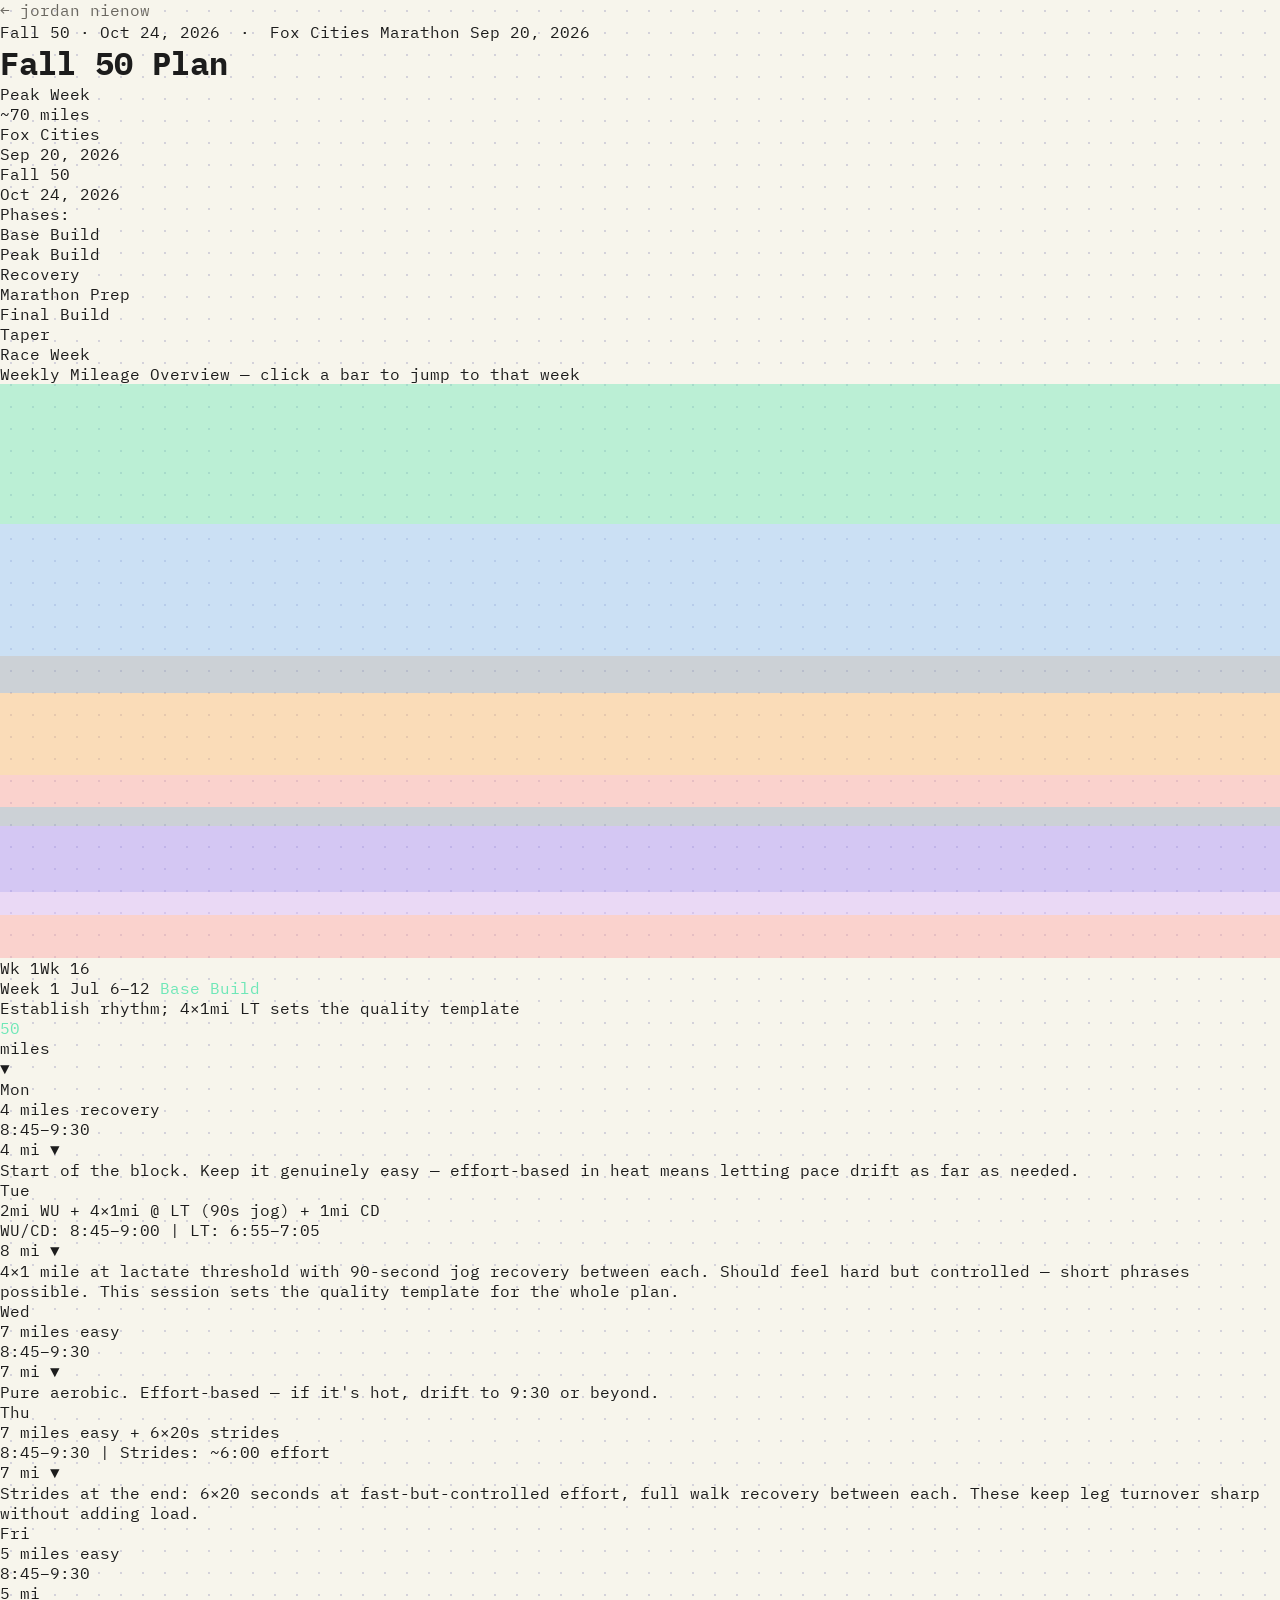
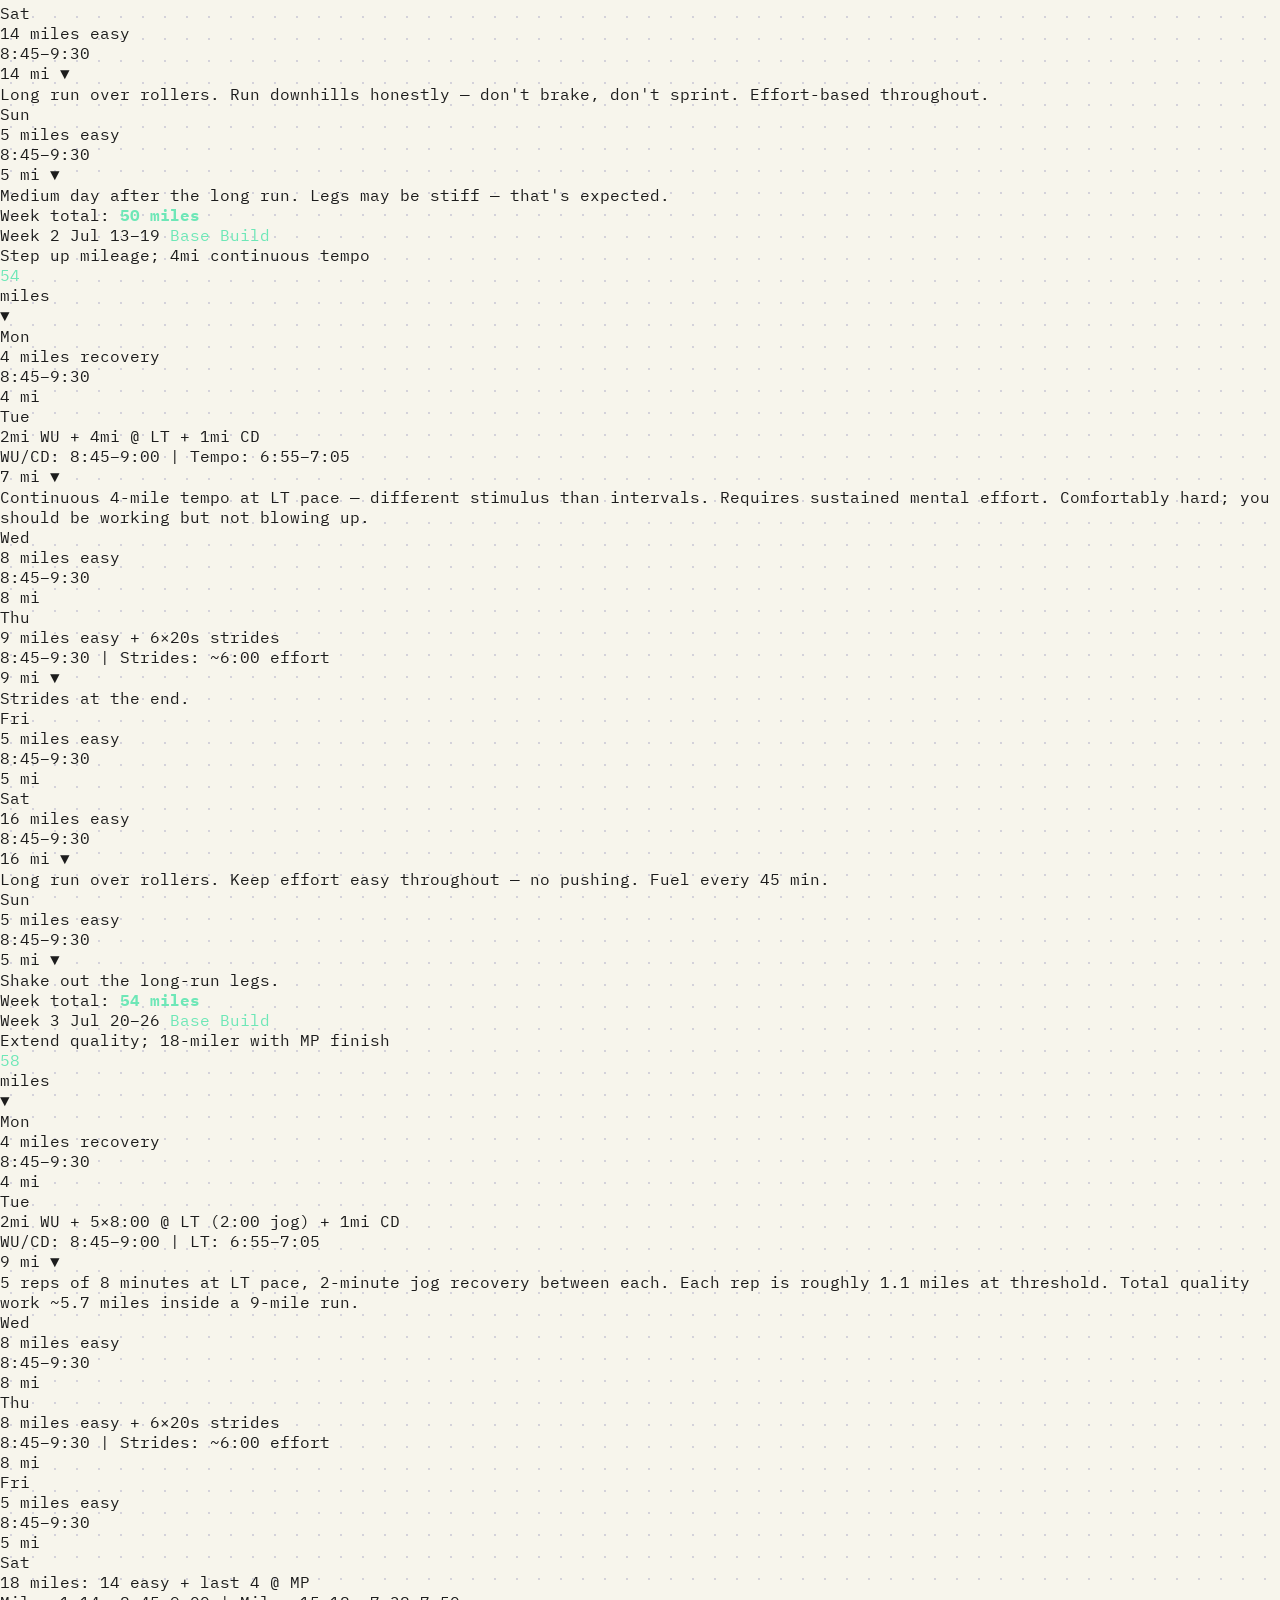
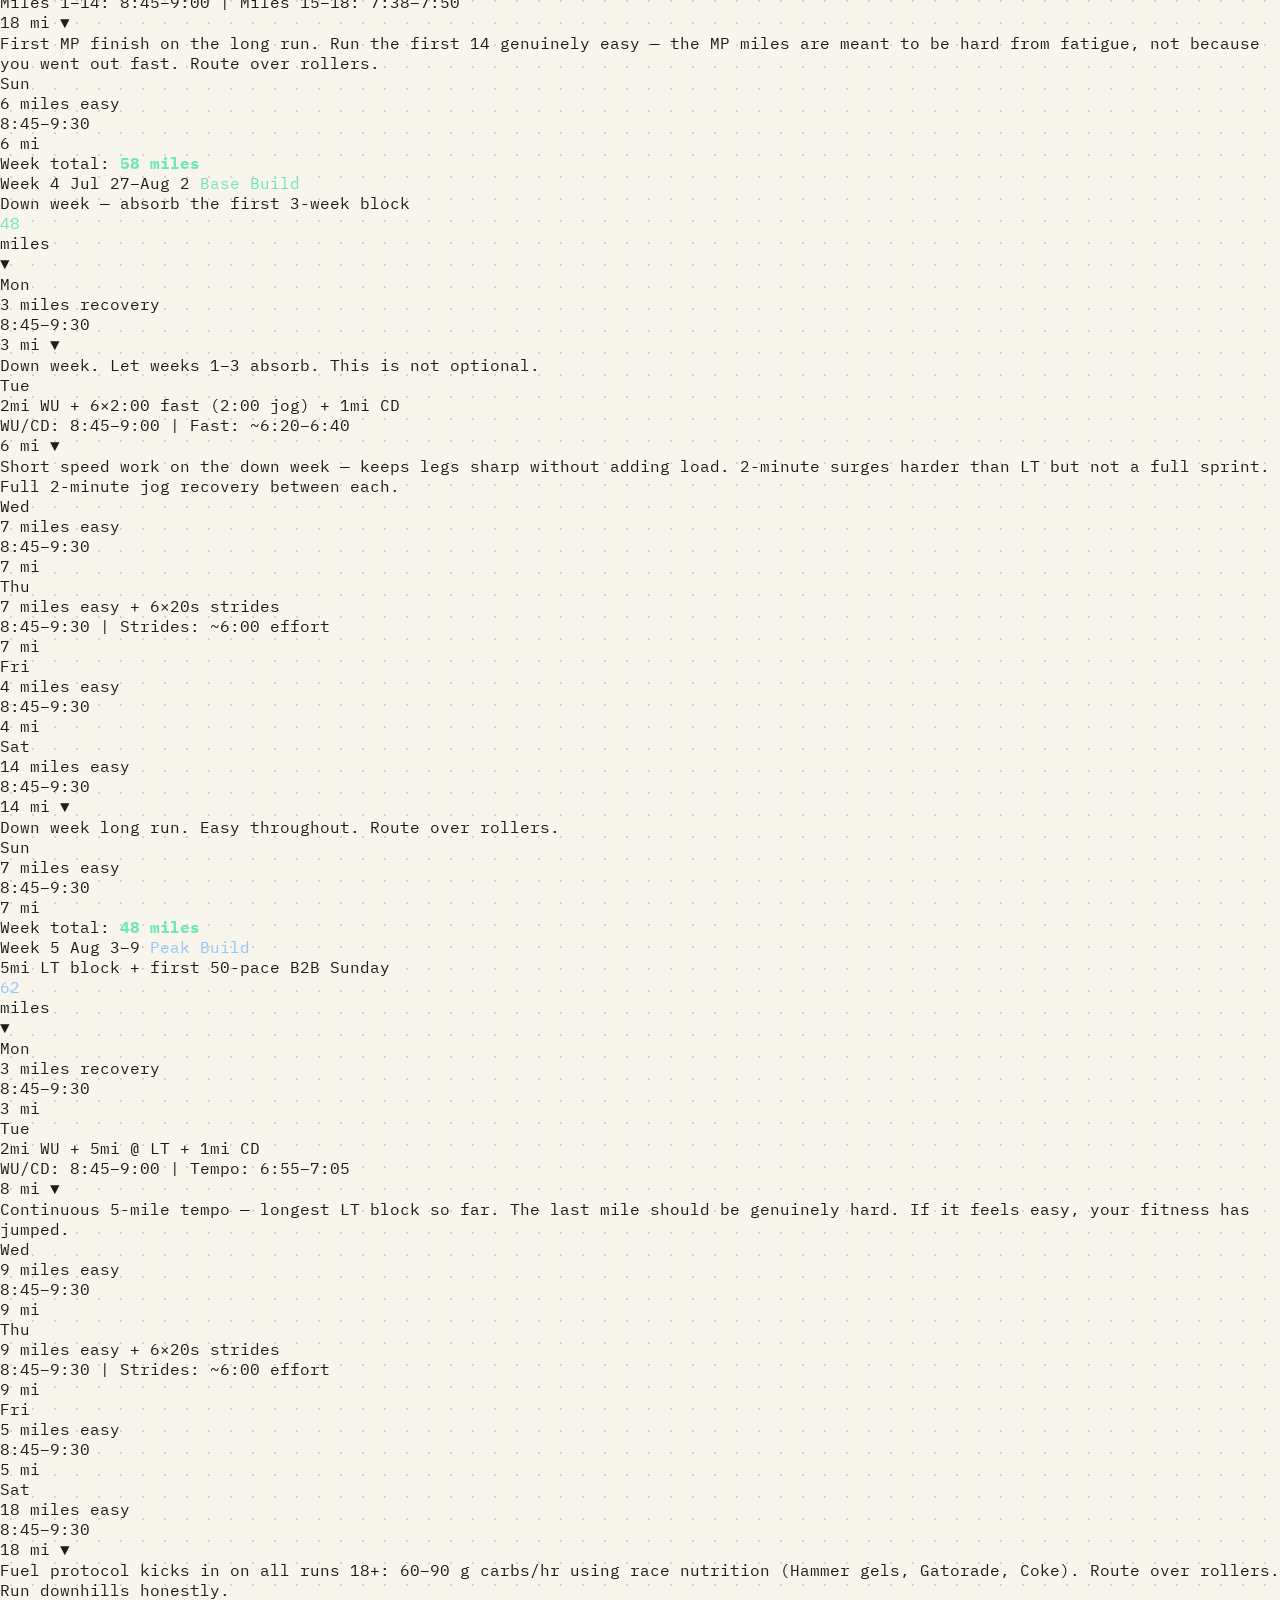
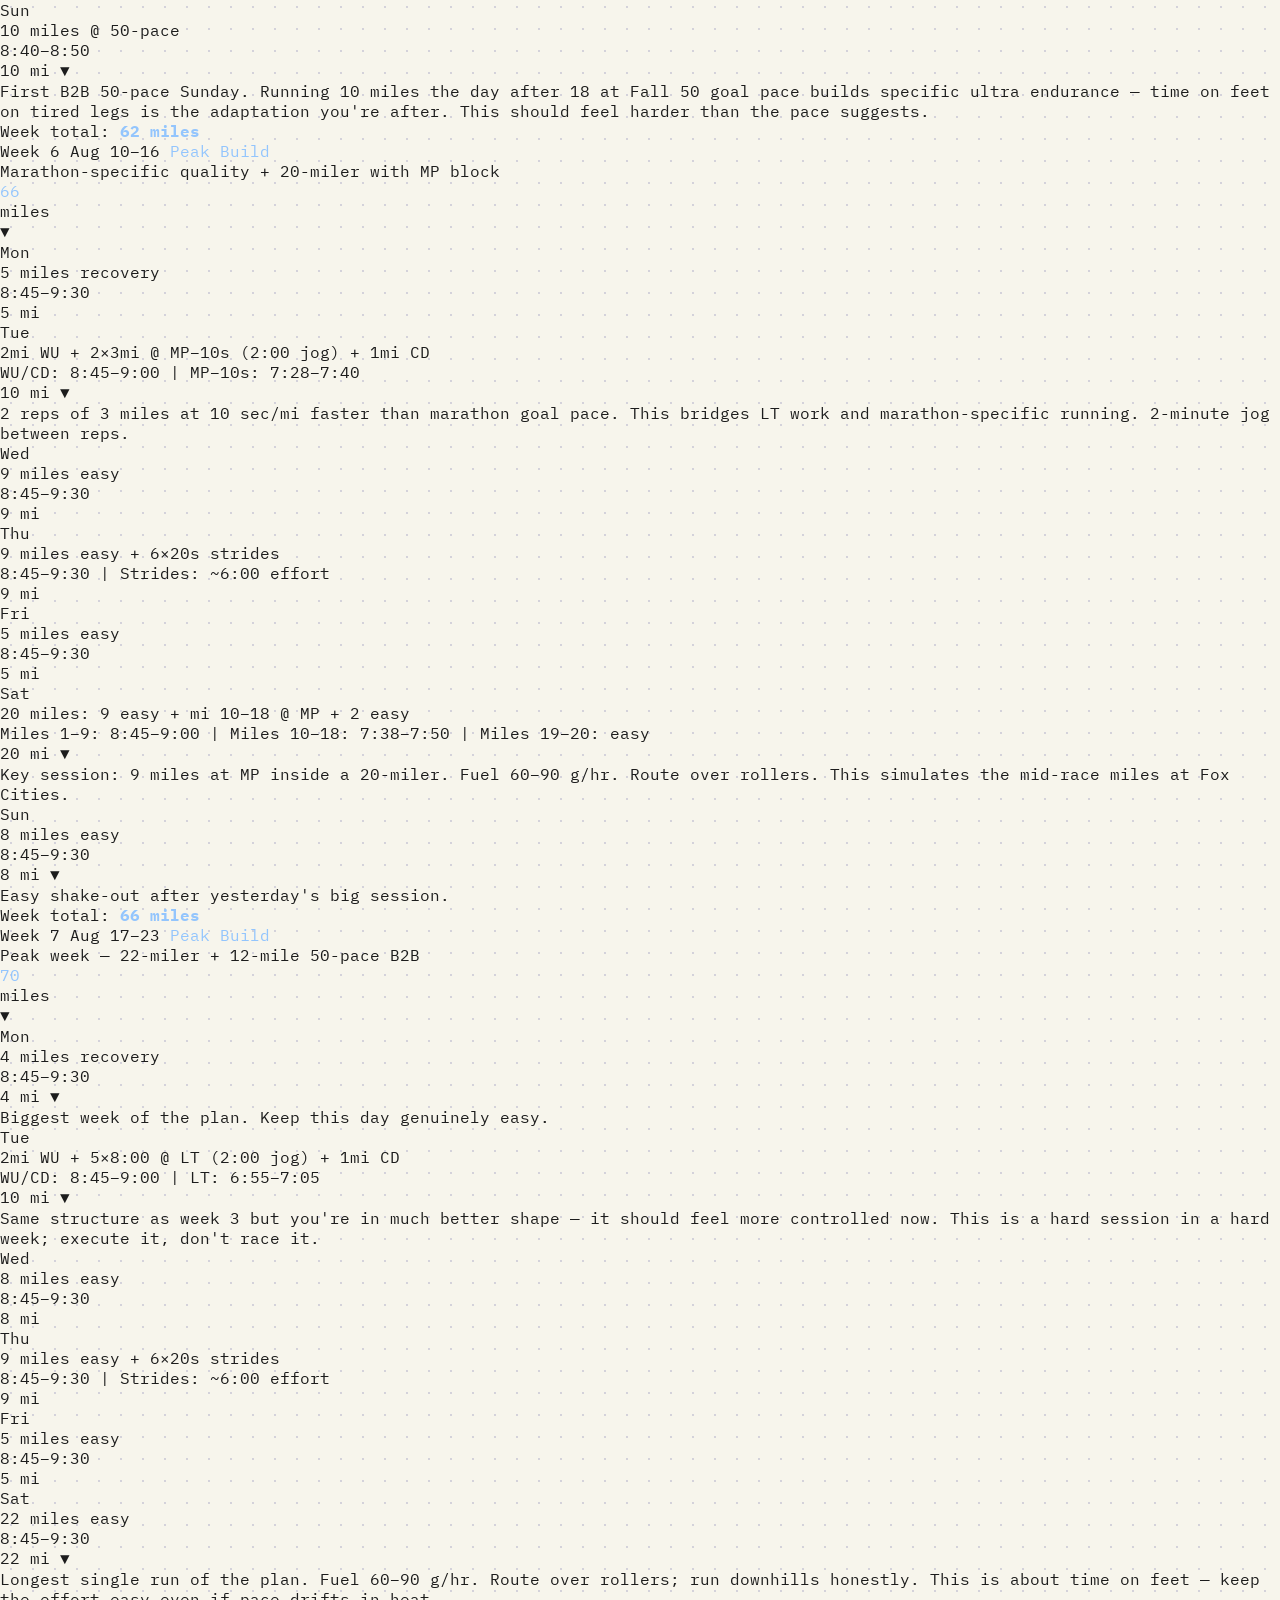
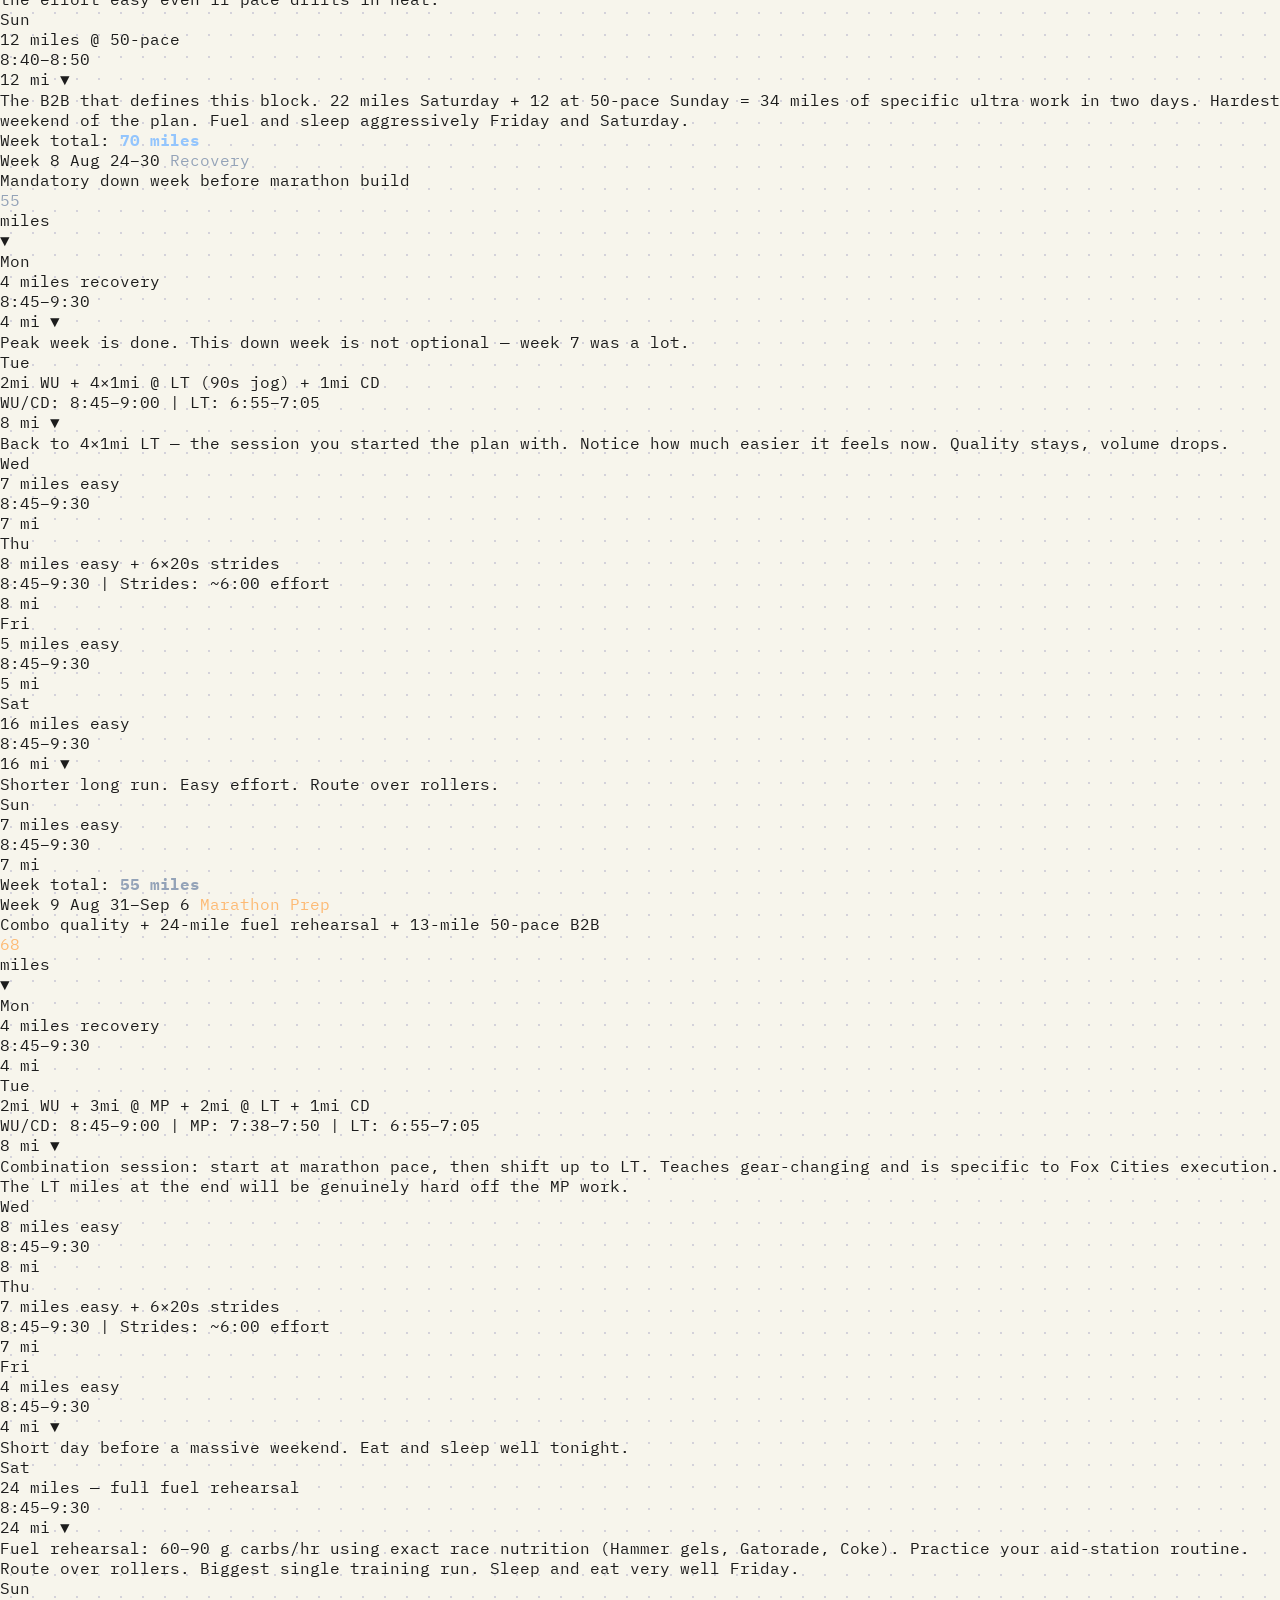
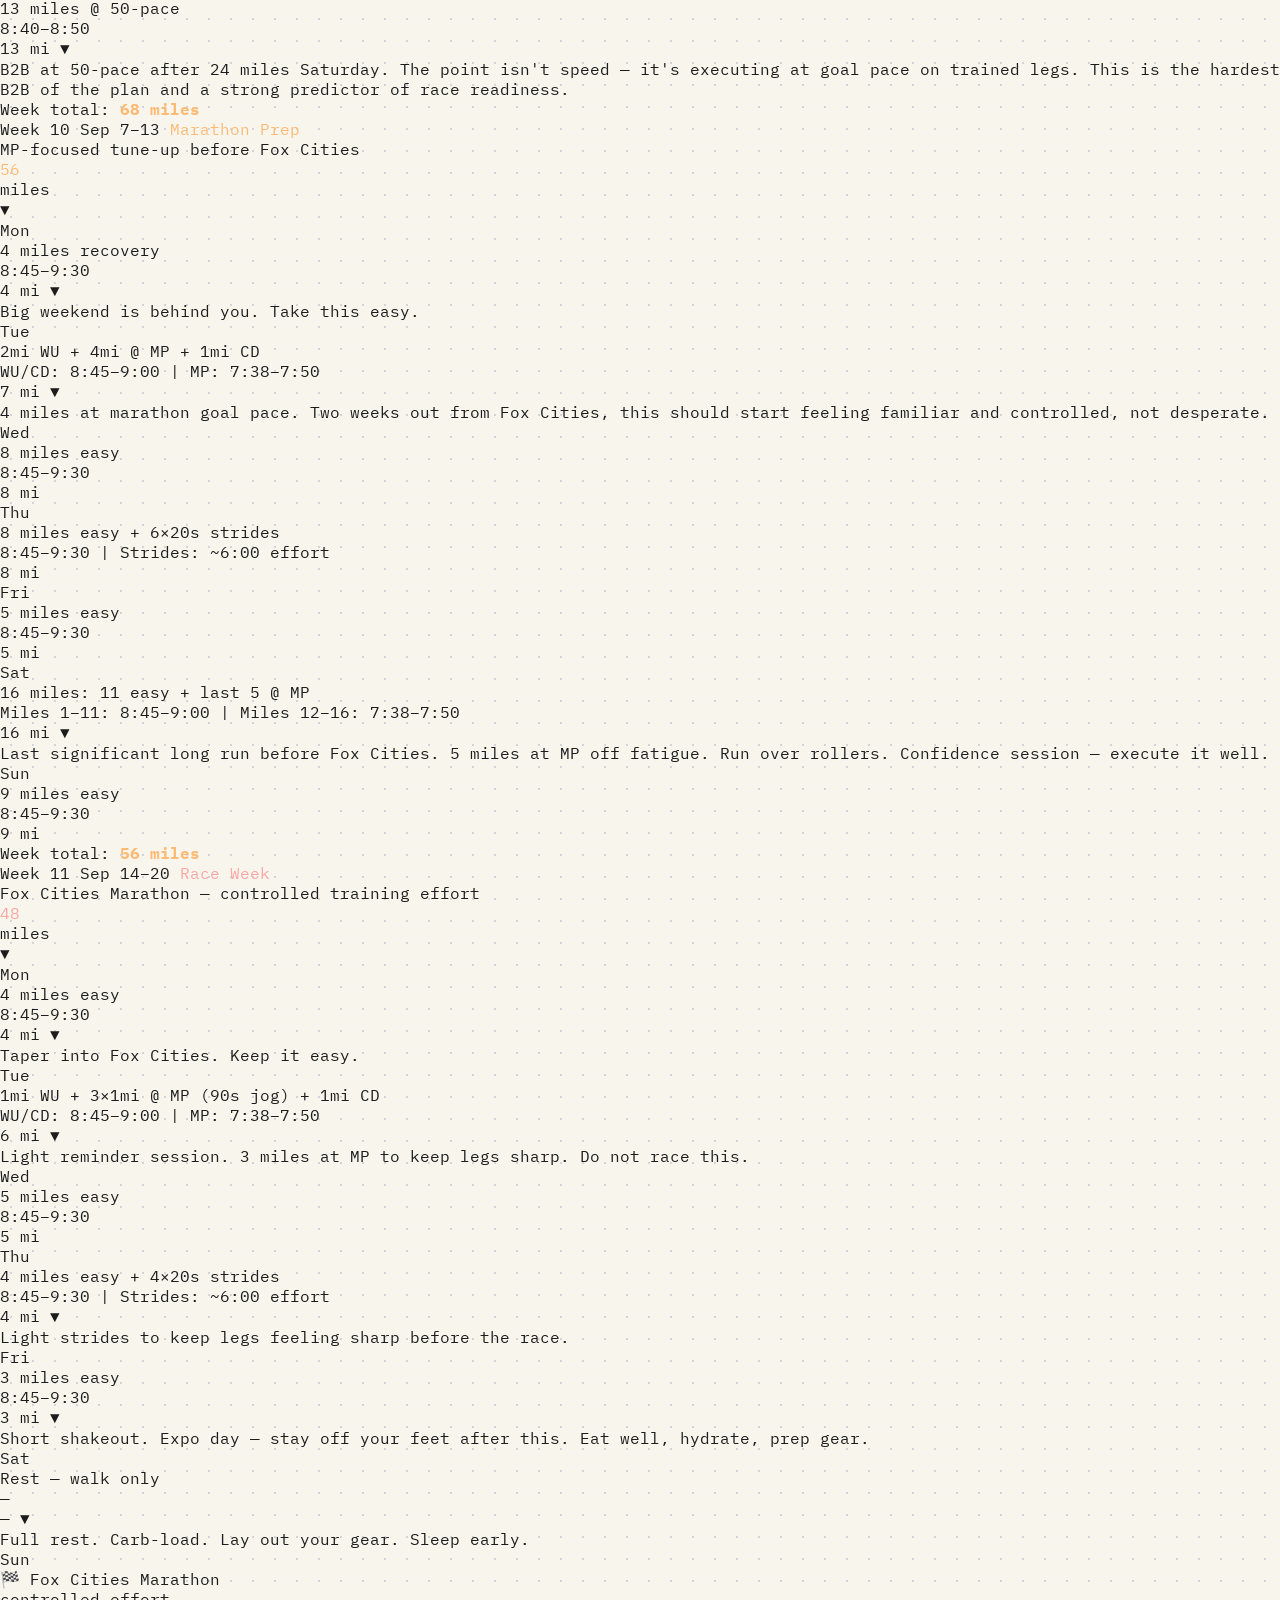
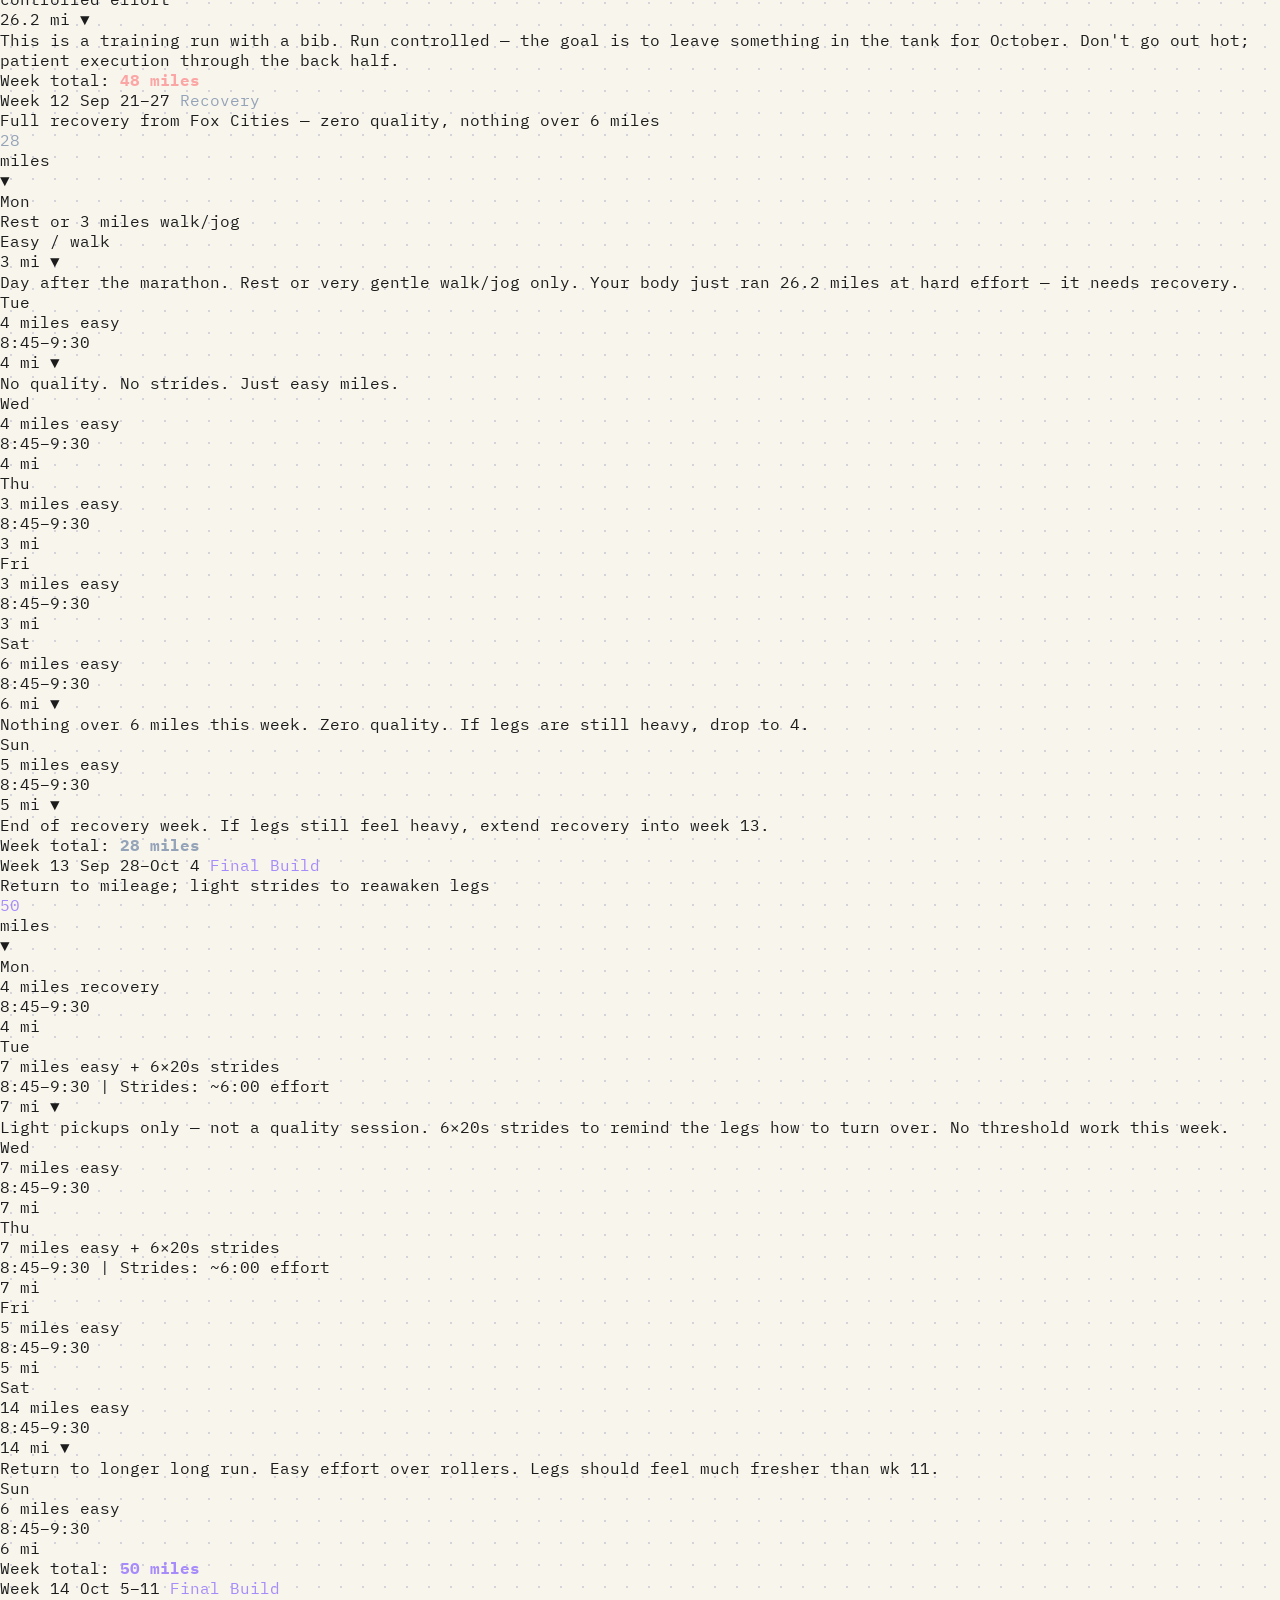
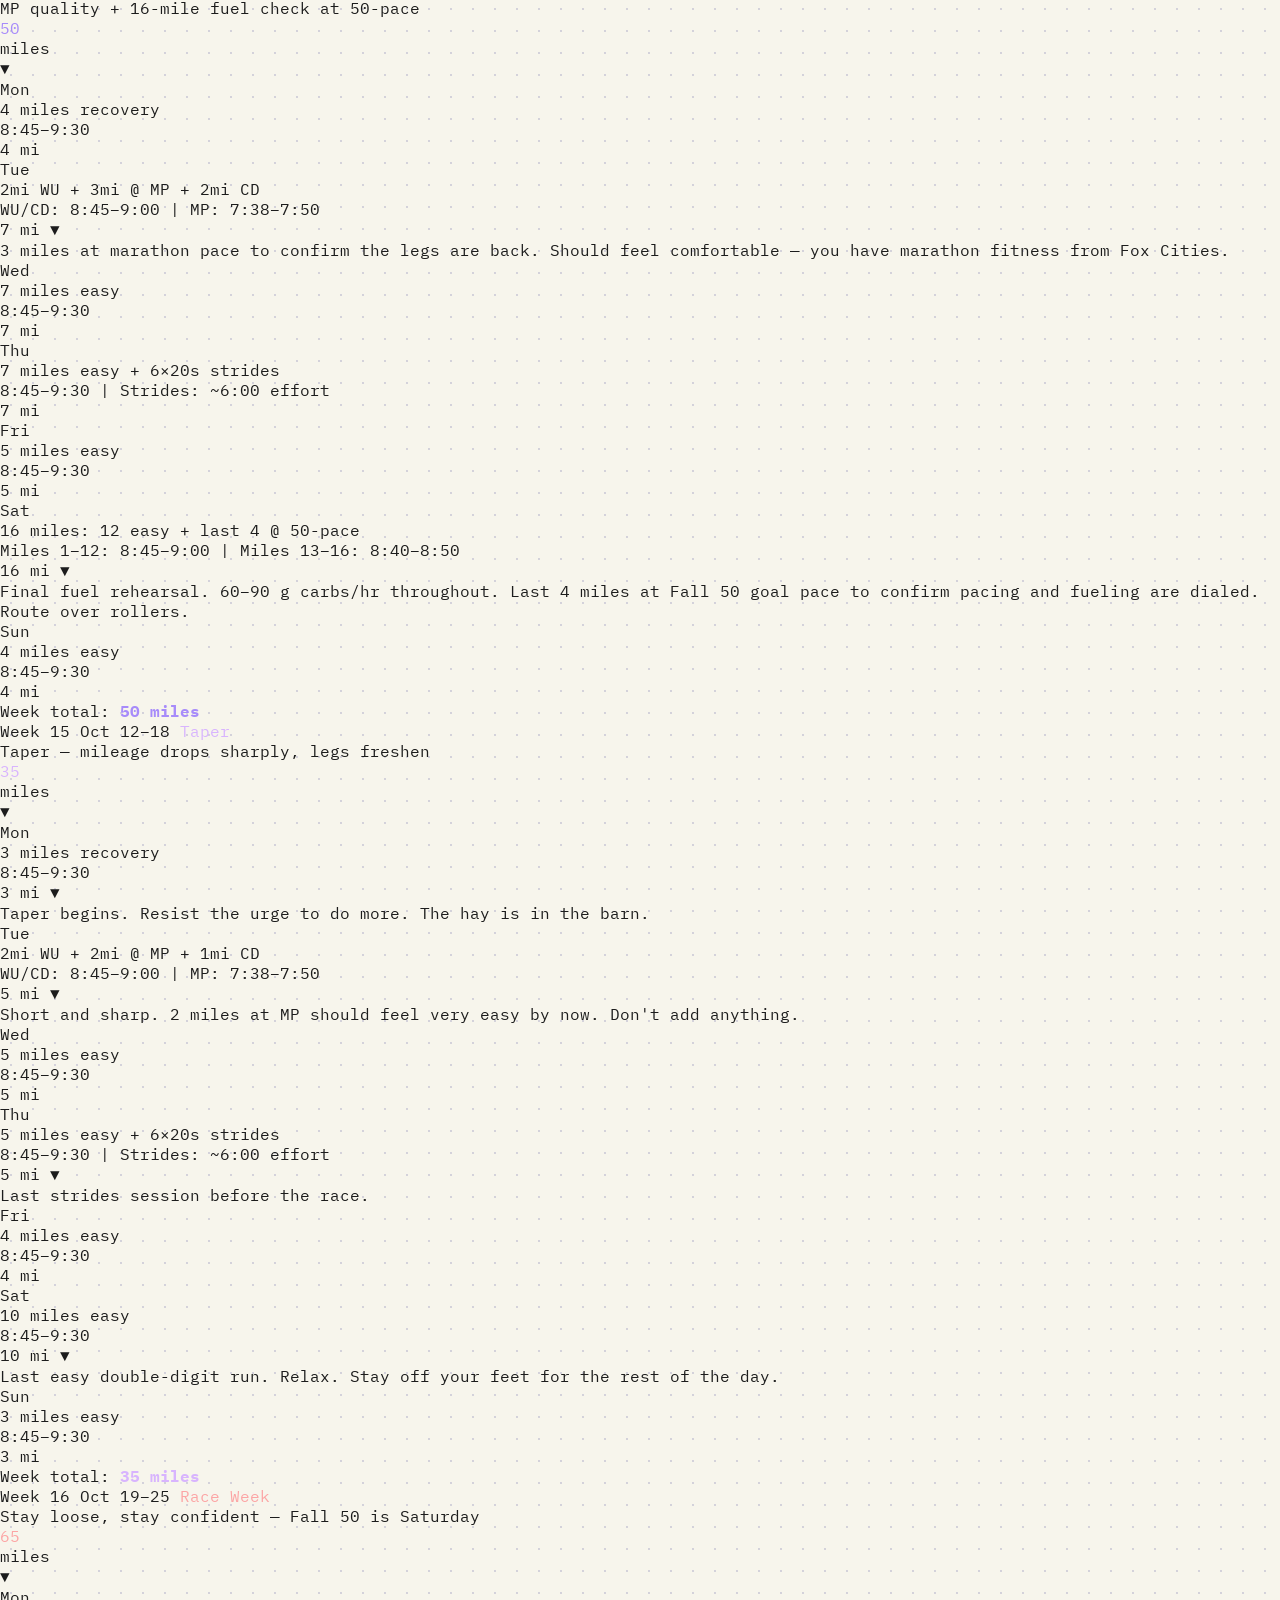
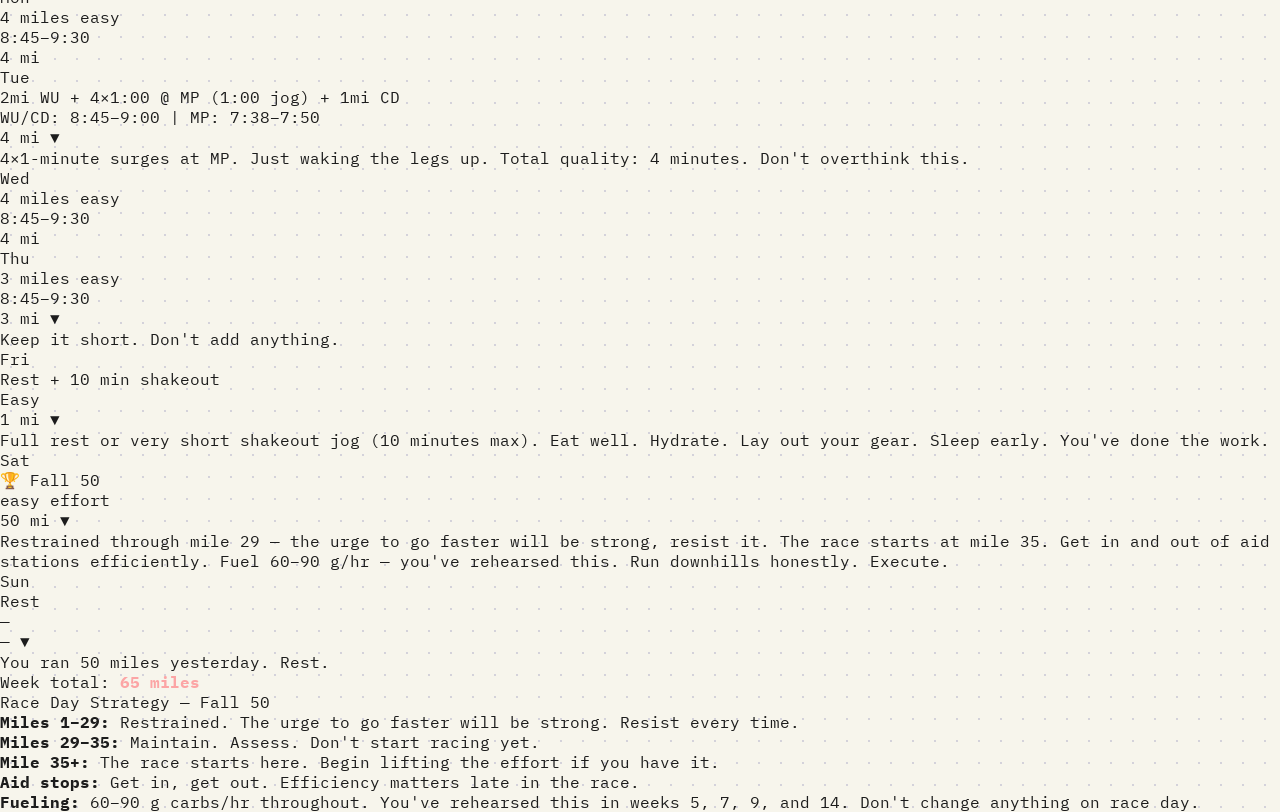
==== fall-plan/index.html @ 73eac9f8 "deploy: jo7dan/personal-site@e47eaa13aca367ab82a70979bff885a283d39a82" ====
<!DOCTYPE html><html lang="en"> <head><meta charset="UTF-8"><meta name="viewport" content="width=device-width, initial-scale=1.0"><title>fall &#39;26 plan</title><link rel="preconnect" href="https://fonts.googleapis.com"><link rel="preconnect" href="https://fonts.gstatic.com" crossorigin><link href="https://fonts.googleapis.com/css2?family=DM+Serif+Display&family=IBM+Plex+Mono:wght@400;500&display=swap" rel="stylesheet"><style>:root{--paper: #F7F5EC;--ink: #1C1C1C;--ink-muted: #6A6760;--orange: #EF5B25;--grid: rgba(168, 166, 196, .45);--border-subtle: #C8C6B8;--grid-unit: 22px}*,*:before,*:after{box-sizing:border-box;margin:0;padding:0}body{font-family:IBM Plex Mono,Courier New,monospace;background-color:var(--paper);background-image:radial-gradient(circle,var(--grid) 1.2px,transparent 1.2px);background-size:var(--grid-unit) var(--grid-unit);color:var(--ink);min-height:100vh}a{color:inherit;text-decoration:none}.hover-link{color:var(--ink-muted);display:inline-block;padding-bottom:1px;border-bottom:1px solid transparent;transition:color .15s ease,border-color .15s ease}.hover-link:hover{color:var(--ink);border-bottom-color:var(--orange)}
</style>
<link rel="stylesheet" href="/personal-site/_astro/fall-plan.Wkc0Vbnt.css"></head> <body>   <div id="back-nav"> <div class="inner"> <a href="/personal-site/" class="hover-link">← jordan nienow</a> </div> </div> <div id="header"> <div class="inner"> <div class="eyebrow">Fall 50 · Oct 24, 2026 &nbsp;·&nbsp; Fox Cities Marathon Sep 20, 2026</div> <h1>Fall 50 Plan</h1> <div class="stats"> <div><div class="stat-label">Peak Week</div><div class="stat-value">~70 miles</div></div> <div><div class="stat-label">Fox Cities</div><div class="stat-value">Sep 20, 2026</div></div> <div><div class="stat-label">Fall 50</div><div class="stat-value">Oct 24, 2026</div></div> </div> </div> </div> <div id="legend-bar"> <div class="inner"> <span class="legend-label">Phases:</span> <div class="legend-item"><div class="legend-dot" style="background:#6ee7b7"></div><span class="legend-text">Base Build</span></div> <div class="legend-item"><div class="legend-dot" style="background:#93c5fd"></div><span class="legend-text">Peak Build</span></div> <div class="legend-item"><div class="legend-dot" style="background:#94a3b8"></div><span class="legend-text">Recovery</span></div> <div class="legend-item"><div class="legend-dot" style="background:#fdba74"></div><span class="legend-text">Marathon Prep</span></div> <div class="legend-item"><div class="legend-dot" style="background:#a78bfa"></div><span class="legend-text">Final Build</span></div> <div class="legend-item"><div class="legend-dot" style="background:#d8b4fe"></div><span class="legend-text">Taper</span></div> <div class="legend-item"><div class="legend-dot" style="background:#fca5a5"></div><span class="legend-text">Race Week</span></div> </div> </div> <div id="chart-section"> <div class="inner"> <div class="chart-title">Weekly Mileage Overview — click a bar to jump to that week</div> <div id="chart"></div> <div class="chart-labels"><span>Wk 1</span><span>Wk 16</span></div> </div> </div> <div id="weeks"></div> <script>
const phaseAccent = {
  "Base Build":    "#6ee7b7",
  "Peak Build":    "#93c5fd",
  "Recovery":      "#94a3b8",
  "Marathon Prep": "#fdba74",
  "Final Build":   "#a78bfa",
  "Taper":         "#d8b4fe",
  "Race Week":     "#fca5a5",
};

const weeks = [
  { week:1, phase:"Base Build", dates:"Jul 6–12", totalMiles:50, goal:"Establish rhythm; 4×1mi LT sets the quality template", days:[
    {day:"Mon",workout:"4 miles recovery",miles:4,pace:"8:45–9:30",notes:"Start of the block. Keep it genuinely easy — effort-based in heat means letting pace drift as far as needed."},
    {day:"Tue",workout:"2mi WU + 4×1mi @ LT (90s jog) + 1mi CD",miles:8,pace:"WU/CD: 8:45–9:00 | LT: 6:55–7:05",notes:"4×1 mile at lactate threshold with 90-second jog recovery between each. Should feel hard but controlled — short phrases possible. This session sets the quality template for the whole plan."},
    {day:"Wed",workout:"7 miles easy",miles:7,pace:"8:45–9:30",notes:"Pure aerobic. Effort-based — if it's hot, drift to 9:30 or beyond."},
    {day:"Thu",workout:"7 miles easy + 6×20s strides",miles:7,pace:"8:45–9:30 | Strides: ~6:00 effort",notes:"Strides at the end: 6×20 seconds at fast-but-controlled effort, full walk recovery between each. These keep leg turnover sharp without adding load."},
    {day:"Fri",workout:"5 miles easy",miles:5,pace:"8:45–9:30",notes:""},
    {day:"Sat",workout:"14 miles easy",miles:14,pace:"8:45–9:30",notes:"Long run over rollers. Run downhills honestly — don't brake, don't sprint. Effort-based throughout."},
    {day:"Sun",workout:"5 miles easy",miles:5,pace:"8:45–9:30",notes:"Medium day after the long run. Legs may be stiff — that's expected."},
  ]},
  { week:2, phase:"Base Build", dates:"Jul 13–19", totalMiles:54, goal:"Step up mileage; 4mi continuous tempo", days:[
    {day:"Mon",workout:"4 miles recovery",miles:4,pace:"8:45–9:30",notes:""},
    {day:"Tue",workout:"2mi WU + 4mi @ LT + 1mi CD",miles:7,pace:"WU/CD: 8:45–9:00 | Tempo: 6:55–7:05",notes:"Continuous 4-mile tempo at LT pace — different stimulus than intervals. Requires sustained mental effort. Comfortably hard; you should be working but not blowing up."},
    {day:"Wed",workout:"8 miles easy",miles:8,pace:"8:45–9:30",notes:""},
    {day:"Thu",workout:"9 miles easy + 6×20s strides",miles:9,pace:"8:45–9:30 | Strides: ~6:00 effort",notes:"Strides at the end."},
    {day:"Fri",workout:"5 miles easy",miles:5,pace:"8:45–9:30",notes:""},
    {day:"Sat",workout:"16 miles easy",miles:16,pace:"8:45–9:30",notes:"Long run over rollers. Keep effort easy throughout — no pushing. Fuel every 45 min."},
    {day:"Sun",workout:"5 miles easy",miles:5,pace:"8:45–9:30",notes:"Shake out the long-run legs."},
  ]},
  { week:3, phase:"Base Build", dates:"Jul 20–26", totalMiles:58, goal:"Extend quality; 18-miler with MP finish", days:[
    {day:"Mon",workout:"4 miles recovery",miles:4,pace:"8:45–9:30",notes:""},
    {day:"Tue",workout:"2mi WU + 5×8:00 @ LT (2:00 jog) + 1mi CD",miles:9,pace:"WU/CD: 8:45–9:00 | LT: 6:55–7:05",notes:"5 reps of 8 minutes at LT pace, 2-minute jog recovery between each. Each rep is roughly 1.1 miles at threshold. Total quality work ~5.7 miles inside a 9-mile run."},
    {day:"Wed",workout:"8 miles easy",miles:8,pace:"8:45–9:30",notes:""},
    {day:"Thu",workout:"8 miles easy + 6×20s strides",miles:8,pace:"8:45–9:30 | Strides: ~6:00 effort",notes:""},
    {day:"Fri",workout:"5 miles easy",miles:5,pace:"8:45–9:30",notes:""},
    {day:"Sat",workout:"18 miles: 14 easy + last 4 @ MP",miles:18,pace:"Miles 1–14: 8:45–9:00 | Miles 15–18: 7:38–7:50",notes:"First MP finish on the long run. Run the first 14 genuinely easy — the MP miles are meant to be hard from fatigue, not because you went out fast. Route over rollers."},
    {day:"Sun",workout:"6 miles easy",miles:6,pace:"8:45–9:30",notes:""},
  ]},
  { week:4, phase:"Base Build", dates:"Jul 27–Aug 2", totalMiles:48, goal:"Down week — absorb the first 3-week block", days:[
    {day:"Mon",workout:"3 miles recovery",miles:3,pace:"8:45–9:30",notes:"Down week. Let weeks 1–3 absorb. This is not optional."},
    {day:"Tue",workout:"2mi WU + 6×2:00 fast (2:00 jog) + 1mi CD",miles:6,pace:"WU/CD: 8:45–9:00 | Fast: ~6:20–6:40",notes:"Short speed work on the down week — keeps legs sharp without adding load. 2-minute surges harder than LT but not a full sprint. Full 2-minute jog recovery between each."},
    {day:"Wed",workout:"7 miles easy",miles:7,pace:"8:45–9:30",notes:""},
    {day:"Thu",workout:"7 miles easy + 6×20s strides",miles:7,pace:"8:45–9:30 | Strides: ~6:00 effort",notes:""},
    {day:"Fri",workout:"4 miles easy",miles:4,pace:"8:45–9:30",notes:""},
    {day:"Sat",workout:"14 miles easy",miles:14,pace:"8:45–9:30",notes:"Down week long run. Easy throughout. Route over rollers."},
    {day:"Sun",workout:"7 miles easy",miles:7,pace:"8:45–9:30",notes:""},
  ]},
  { week:5, phase:"Peak Build", dates:"Aug 3–9", totalMiles:62, goal:"5mi LT block + first 50-pace B2B Sunday", days:[
    {day:"Mon",workout:"3 miles recovery",miles:3,pace:"8:45–9:30",notes:""},
    {day:"Tue",workout:"2mi WU + 5mi @ LT + 1mi CD",miles:8,pace:"WU/CD: 8:45–9:00 | Tempo: 6:55–7:05",notes:"Continuous 5-mile tempo — longest LT block so far. The last mile should be genuinely hard. If it feels easy, your fitness has jumped."},
    {day:"Wed",workout:"9 miles easy",miles:9,pace:"8:45–9:30",notes:""},
    {day:"Thu",workout:"9 miles easy + 6×20s strides",miles:9,pace:"8:45–9:30 | Strides: ~6:00 effort",notes:""},
    {day:"Fri",workout:"5 miles easy",miles:5,pace:"8:45–9:30",notes:""},
    {day:"Sat",workout:"18 miles easy",miles:18,pace:"8:45–9:30",notes:"Fuel protocol kicks in on all runs 18+: 60–90 g carbs/hr using race nutrition (Hammer gels, Gatorade, Coke). Route over rollers. Run downhills honestly."},
    {day:"Sun",workout:"10 miles @ 50-pace",miles:10,pace:"8:40–8:50",notes:"First B2B 50-pace Sunday. Running 10 miles the day after 18 at Fall 50 goal pace builds specific ultra endurance — time on feet on tired legs is the adaptation you're after. This should feel harder than the pace suggests."},
  ]},
  { week:6, phase:"Peak Build", dates:"Aug 10–16", totalMiles:66, goal:"Marathon-specific quality + 20-miler with MP block", days:[
    {day:"Mon",workout:"5 miles recovery",miles:5,pace:"8:45–9:30",notes:""},
    {day:"Tue",workout:"2mi WU + 2×3mi @ MP−10s (2:00 jog) + 1mi CD",miles:10,pace:"WU/CD: 8:45–9:00 | MP−10s: 7:28–7:40",notes:"2 reps of 3 miles at 10 sec/mi faster than marathon goal pace. This bridges LT work and marathon-specific running. 2-minute jog between reps."},
    {day:"Wed",workout:"9 miles easy",miles:9,pace:"8:45–9:30",notes:""},
    {day:"Thu",workout:"9 miles easy + 6×20s strides",miles:9,pace:"8:45–9:30 | Strides: ~6:00 effort",notes:""},
    {day:"Fri",workout:"5 miles easy",miles:5,pace:"8:45–9:30",notes:""},
    {day:"Sat",workout:"20 miles: 9 easy + mi 10–18 @ MP + 2 easy",miles:20,pace:"Miles 1–9: 8:45–9:00 | Miles 10–18: 7:38–7:50 | Miles 19–20: easy",notes:"Key session: 9 miles at MP inside a 20-miler. Fuel 60–90 g/hr. Route over rollers. This simulates the mid-race miles at Fox Cities."},
    {day:"Sun",workout:"8 miles easy",miles:8,pace:"8:45–9:30",notes:"Easy shake-out after yesterday's big session."},
  ]},
  { week:7, phase:"Peak Build", dates:"Aug 17–23", totalMiles:70, goal:"Peak week — 22-miler + 12-mile 50-pace B2B", days:[
    {day:"Mon",workout:"4 miles recovery",miles:4,pace:"8:45–9:30",notes:"Biggest week of the plan. Keep this day genuinely easy."},
    {day:"Tue",workout:"2mi WU + 5×8:00 @ LT (2:00 jog) + 1mi CD",miles:10,pace:"WU/CD: 8:45–9:00 | LT: 6:55–7:05",notes:"Same structure as week 3 but you're in much better shape — it should feel more controlled now. This is a hard session in a hard week; execute it, don't race it."},
    {day:"Wed",workout:"8 miles easy",miles:8,pace:"8:45–9:30",notes:""},
    {day:"Thu",workout:"9 miles easy + 6×20s strides",miles:9,pace:"8:45–9:30 | Strides: ~6:00 effort",notes:""},
    {day:"Fri",workout:"5 miles easy",miles:5,pace:"8:45–9:30",notes:""},
    {day:"Sat",workout:"22 miles easy",miles:22,pace:"8:45–9:30",notes:"Longest single run of the plan. Fuel 60–90 g/hr. Route over rollers; run downhills honestly. This is about time on feet — keep the effort easy even if pace drifts in heat."},
    {day:"Sun",workout:"12 miles @ 50-pace",miles:12,pace:"8:40–8:50",notes:"The B2B that defines this block. 22 miles Saturday + 12 at 50-pace Sunday = 34 miles of specific ultra work in two days. Hardest weekend of the plan. Fuel and sleep aggressively Friday and Saturday."},
  ]},
  { week:8, phase:"Recovery", dates:"Aug 24–30", totalMiles:55, goal:"Mandatory down week before marathon build", days:[
    {day:"Mon",workout:"4 miles recovery",miles:4,pace:"8:45–9:30",notes:"Peak week is done. This down week is not optional — week 7 was a lot."},
    {day:"Tue",workout:"2mi WU + 4×1mi @ LT (90s jog) + 1mi CD",miles:8,pace:"WU/CD: 8:45–9:00 | LT: 6:55–7:05",notes:"Back to 4×1mi LT — the session you started the plan with. Notice how much easier it feels now. Quality stays, volume drops."},
    {day:"Wed",workout:"7 miles easy",miles:7,pace:"8:45–9:30",notes:""},
    {day:"Thu",workout:"8 miles easy + 6×20s strides",miles:8,pace:"8:45–9:30 | Strides: ~6:00 effort",notes:""},
    {day:"Fri",workout:"5 miles easy",miles:5,pace:"8:45–9:30",notes:""},
    {day:"Sat",workout:"16 miles easy",miles:16,pace:"8:45–9:30",notes:"Shorter long run. Easy effort. Route over rollers."},
    {day:"Sun",workout:"7 miles easy",miles:7,pace:"8:45–9:30",notes:""},
  ]},
  { week:9, phase:"Marathon Prep", dates:"Aug 31–Sep 6", totalMiles:68, goal:"Combo quality + 24-mile fuel rehearsal + 13-mile 50-pace B2B", days:[
    {day:"Mon",workout:"4 miles recovery",miles:4,pace:"8:45–9:30",notes:""},
    {day:"Tue",workout:"2mi WU + 3mi @ MP + 2mi @ LT + 1mi CD",miles:8,pace:"WU/CD: 8:45–9:00 | MP: 7:38–7:50 | LT: 6:55–7:05",notes:"Combination session: start at marathon pace, then shift up to LT. Teaches gear-changing and is specific to Fox Cities execution. The LT miles at the end will be genuinely hard off the MP work."},
    {day:"Wed",workout:"8 miles easy",miles:8,pace:"8:45–9:30",notes:""},
    {day:"Thu",workout:"7 miles easy + 6×20s strides",miles:7,pace:"8:45–9:30 | Strides: ~6:00 effort",notes:""},
    {day:"Fri",workout:"4 miles easy",miles:4,pace:"8:45–9:30",notes:"Short day before a massive weekend. Eat and sleep well tonight."},
    {day:"Sat",workout:"24 miles — full fuel rehearsal",miles:24,pace:"8:45–9:30",notes:"Fuel rehearsal: 60–90 g carbs/hr using exact race nutrition (Hammer gels, Gatorade, Coke). Practice your aid-station routine. Route over rollers. Biggest single training run. Sleep and eat very well Friday."},
    {day:"Sun",workout:"13 miles @ 50-pace",miles:13,pace:"8:40–8:50",notes:"B2B at 50-pace after 24 miles Saturday. The point isn't speed — it's executing at goal pace on trained legs. This is the hardest B2B of the plan and a strong predictor of race readiness."},
  ]},
  { week:10, phase:"Marathon Prep", dates:"Sep 7–13", totalMiles:56, goal:"MP-focused tune-up before Fox Cities", days:[
    {day:"Mon",workout:"4 miles recovery",miles:4,pace:"8:45–9:30",notes:"Big weekend is behind you. Take this easy."},
    {day:"Tue",workout:"2mi WU + 4mi @ MP + 1mi CD",miles:7,pace:"WU/CD: 8:45–9:00 | MP: 7:38–7:50",notes:"4 miles at marathon goal pace. Two weeks out from Fox Cities, this should start feeling familiar and controlled, not desperate."},
    {day:"Wed",workout:"8 miles easy",miles:8,pace:"8:45–9:30",notes:""},
    {day:"Thu",workout:"8 miles easy + 6×20s strides",miles:8,pace:"8:45–9:30 | Strides: ~6:00 effort",notes:""},
    {day:"Fri",workout:"5 miles easy",miles:5,pace:"8:45–9:30",notes:""},
    {day:"Sat",workout:"16 miles: 11 easy + last 5 @ MP",miles:16,pace:"Miles 1–11: 8:45–9:00 | Miles 12–16: 7:38–7:50",notes:"Last significant long run before Fox Cities. 5 miles at MP off fatigue. Run over rollers. Confidence session — execute it well."},
    {day:"Sun",workout:"9 miles easy",miles:9,pace:"8:45–9:30",notes:""},
  ]},
  { week:11, phase:"Race Week", dates:"Sep 14–20", totalMiles:48, goal:"Fox Cities Marathon — controlled training effort", days:[
    {day:"Mon",workout:"4 miles easy",miles:4,pace:"8:45–9:30",notes:"Taper into Fox Cities. Keep it easy."},
    {day:"Tue",workout:"1mi WU + 3×1mi @ MP (90s jog) + 1mi CD",miles:6,pace:"WU/CD: 8:45–9:00 | MP: 7:38–7:50",notes:"Light reminder session. 3 miles at MP to keep legs sharp. Do not race this."},
    {day:"Wed",workout:"5 miles easy",miles:5,pace:"8:45–9:30",notes:""},
    {day:"Thu",workout:"4 miles easy + 4×20s strides",miles:4,pace:"8:45–9:30 | Strides: ~6:00 effort",notes:"Light strides to keep legs feeling sharp before the race."},
    {day:"Fri",workout:"3 miles easy",miles:3,pace:"8:45–9:30",notes:"Short shakeout. Expo day — stay off your feet after this. Eat well, hydrate, prep gear."},
    {day:"Sat",workout:"Rest — walk only",miles:0,pace:"—",notes:"Full rest. Carb-load. Lay out your gear. Sleep early."},
    {day:"Sun",workout:"🏁 Fox Cities Marathon",miles:26.2,pace:"controlled effort",notes:"This is a training run with a bib. Run controlled — the goal is to leave something in the tank for October. Don't go out hot; patient execution through the back half."},
  ]},
  { week:12, phase:"Recovery", dates:"Sep 21–27", totalMiles:28, goal:"Full recovery from Fox Cities — zero quality, nothing over 6 miles", days:[
    {day:"Mon",workout:"Rest or 3 miles walk/jog",miles:3,pace:"Easy / walk",notes:"Day after the marathon. Rest or very gentle walk/jog only. Your body just ran 26.2 miles at hard effort — it needs recovery."},
    {day:"Tue",workout:"4 miles easy",miles:4,pace:"8:45–9:30",notes:"No quality. No strides. Just easy miles."},
    {day:"Wed",workout:"4 miles easy",miles:4,pace:"8:45–9:30",notes:""},
    {day:"Thu",workout:"3 miles easy",miles:3,pace:"8:45–9:30",notes:""},
    {day:"Fri",workout:"3 miles easy",miles:3,pace:"8:45–9:30",notes:""},
    {day:"Sat",workout:"6 miles easy",miles:6,pace:"8:45–9:30",notes:"Nothing over 6 miles this week. Zero quality. If legs are still heavy, drop to 4."},
    {day:"Sun",workout:"5 miles easy",miles:5,pace:"8:45–9:30",notes:"End of recovery week. If legs still feel heavy, extend recovery into week 13."},
  ]},
  { week:13, phase:"Final Build", dates:"Sep 28–Oct 4", totalMiles:50, goal:"Return to mileage; light strides to reawaken legs", days:[
    {day:"Mon",workout:"4 miles recovery",miles:4,pace:"8:45–9:30",notes:""},
    {day:"Tue",workout:"7 miles easy + 6×20s strides",miles:7,pace:"8:45–9:30 | Strides: ~6:00 effort",notes:"Light pickups only — not a quality session. 6×20s strides to remind the legs how to turn over. No threshold work this week."},
    {day:"Wed",workout:"7 miles easy",miles:7,pace:"8:45–9:30",notes:""},
    {day:"Thu",workout:"7 miles easy + 6×20s strides",miles:7,pace:"8:45–9:30 | Strides: ~6:00 effort",notes:""},
    {day:"Fri",workout:"5 miles easy",miles:5,pace:"8:45–9:30",notes:""},
    {day:"Sat",workout:"14 miles easy",miles:14,pace:"8:45–9:30",notes:"Return to longer long run. Easy effort over rollers. Legs should feel much fresher than wk 11."},
    {day:"Sun",workout:"6 miles easy",miles:6,pace:"8:45–9:30",notes:""},
  ]},
  { week:14, phase:"Final Build", dates:"Oct 5–11", totalMiles:50, goal:"MP quality + 16-mile fuel check at 50-pace", days:[
    {day:"Mon",workout:"4 miles recovery",miles:4,pace:"8:45–9:30",notes:""},
    {day:"Tue",workout:"2mi WU + 3mi @ MP + 2mi CD",miles:7,pace:"WU/CD: 8:45–9:00 | MP: 7:38–7:50",notes:"3 miles at marathon pace to confirm the legs are back. Should feel comfortable — you have marathon fitness from Fox Cities."},
    {day:"Wed",workout:"7 miles easy",miles:7,pace:"8:45–9:30",notes:""},
    {day:"Thu",workout:"7 miles easy + 6×20s strides",miles:7,pace:"8:45–9:30 | Strides: ~6:00 effort",notes:""},
    {day:"Fri",workout:"5 miles easy",miles:5,pace:"8:45–9:30",notes:""},
    {day:"Sat",workout:"16 miles: 12 easy + last 4 @ 50-pace",miles:16,pace:"Miles 1–12: 8:45–9:00 | Miles 13–16: 8:40–8:50",notes:"Final fuel rehearsal. 60–90 g carbs/hr throughout. Last 4 miles at Fall 50 goal pace to confirm pacing and fueling are dialed. Route over rollers."},
    {day:"Sun",workout:"4 miles easy",miles:4,pace:"8:45–9:30",notes:""},
  ]},
  { week:15, phase:"Taper", dates:"Oct 12–18", totalMiles:35, goal:"Taper — mileage drops sharply, legs freshen", days:[
    {day:"Mon",workout:"3 miles recovery",miles:3,pace:"8:45–9:30",notes:"Taper begins. Resist the urge to do more. The hay is in the barn."},
    {day:"Tue",workout:"2mi WU + 2mi @ MP + 1mi CD",miles:5,pace:"WU/CD: 8:45–9:00 | MP: 7:38–7:50",notes:"Short and sharp. 2 miles at MP should feel very easy by now. Don't add anything."},
    {day:"Wed",workout:"5 miles easy",miles:5,pace:"8:45–9:30",notes:""},
    {day:"Thu",workout:"5 miles easy + 6×20s strides",miles:5,pace:"8:45–9:30 | Strides: ~6:00 effort",notes:"Last strides session before the race."},
    {day:"Fri",workout:"4 miles easy",miles:4,pace:"8:45–9:30",notes:""},
    {day:"Sat",workout:"10 miles easy",miles:10,pace:"8:45–9:30",notes:"Last easy double-digit run. Relax. Stay off your feet for the rest of the day."},
    {day:"Sun",workout:"3 miles easy",miles:3,pace:"8:45–9:30",notes:""},
  ]},
  { week:16, phase:"Race Week", dates:"Oct 19–25", totalMiles:65, goal:"Stay loose, stay confident — Fall 50 is Saturday", days:[
    {day:"Mon",workout:"4 miles easy",miles:4,pace:"8:45–9:30",notes:""},
    {day:"Tue",workout:"2mi WU + 4×1:00 @ MP (1:00 jog) + 1mi CD",miles:4,pace:"WU/CD: 8:45–9:00 | MP: 7:38–7:50",notes:"4×1-minute surges at MP. Just waking the legs up. Total quality: 4 minutes. Don't overthink this."},
    {day:"Wed",workout:"4 miles easy",miles:4,pace:"8:45–9:30",notes:""},
    {day:"Thu",workout:"3 miles easy",miles:3,pace:"8:45–9:30",notes:"Keep it short. Don't add anything."},
    {day:"Fri",workout:"Rest + 10 min shakeout",miles:1,pace:"Easy",notes:"Full rest or very short shakeout jog (10 minutes max). Eat well. Hydrate. Lay out your gear. Sleep early. You've done the work."},
    {day:"Sat",workout:"🏆 Fall 50",miles:50,pace:"easy effort",notes:"Restrained through mile 29 — the urge to go faster will be strong, resist it. The race starts at mile 35. Get in and out of aid stations efficiently. Fuel 60–90 g/hr — you've rehearsed this. Run downhills honestly. Execute."},
    {day:"Sun",workout:"Rest",miles:0,pace:"—",notes:"You ran 50 miles yesterday. Rest."},
  ]},
];

const monthIndex = {
  Jan: 0, Feb: 1, Mar: 2, Apr: 3, May: 4, Jun: 5,
  Jul: 6, Aug: 7, Sep: 8, Oct: 9, Nov: 10, Dec: 11,
};
const dayNames = ['Sun', 'Mon', 'Tue', 'Wed', 'Thu', 'Fri', 'Sat'];

function parsePlanDate(monthName, day) {
  return new Date(2026, monthIndex[monthName], Number(day));
}

function getWeekDateRange(dates) {
  const match = dates.match(/^([A-Z][a-z]{2}) (\d+)–(?:(?:([A-Z][a-z]{2}) )?(\d+))$/);
  if (!match) return null;
  const startMonth = match[1];
  const startDay = match[2];
  const endMonth = match[3] || startMonth;
  const endDay = match[4];
  return {
    start: parsePlanDate(startMonth, startDay),
    end: parsePlanDate(endMonth, endDay),
  };
}

function startOfLocalDay(date) {
  return new Date(date.getFullYear(), date.getMonth(), date.getDate());
}

const today = startOfLocalDay(new Date());
const currentDayName = dayNames[today.getDay()];
const currentWeekIndex = weeks.findIndex((week) => {
  const range = getWeekDateRange(week.dates);
  return range && today >= range.start && today <= range.end;
});

// Build chart
const chart = document.getElementById('chart');
const maxMiles = 72;
weeks.forEach((w, i) => {
  const bar = document.createElement('div');
  bar.className = 'chart-bar';
  const displayMiles = Math.min(w.totalMiles, maxMiles);
  const h = Math.round((displayMiles / maxMiles) * 48);
  bar.style.height = h + 'px';
  bar.style.backgroundColor = phaseAccent[w.phase] + '70';
  bar.title = `Week ${w.week}: ${w.totalMiles} miles`;
  bar.addEventListener('click', () => {
    const card = document.getElementById('week-' + i);
    if (card) { card.scrollIntoView({ behavior: 'smooth', block: 'start' }); }
  });
  bar.addEventListener('mouseenter', () => bar.style.backgroundColor = phaseAccent[w.phase]);
  bar.addEventListener('mouseleave', () => bar.style.backgroundColor = phaseAccent[w.phase] + '70');
  chart.appendChild(bar);
});

// Build weeks
const weeksEl = document.getElementById('weeks');
weeks.forEach((week, wi) => {
  const accent = phaseAccent[week.phase];

  const card = document.createElement('div');
  const isCurrentWeek = wi === currentWeekIndex;
  card.className = 'week-card' + (isCurrentWeek ? ' open current-week' : '');
  card.id = 'week-' + wi;
  card.style.setProperty('--accent', accent);
  card.style.setProperty('--accent-44', accent + '44');

  const header = document.createElement('div');
  header.className = 'week-header';
  header.innerHTML = `
    <div class="week-dot" style="background:${accent}"></div>
    <div class="week-meta">
      <div class="week-title-row">
        <span class="week-num">Week ${week.week}</span>
        <span class="week-dates">${week.dates}</span>
        <span class="week-phase" style="color:${accent}">${week.phase}</span>
      </div>
      <div class="week-goal">${week.goal}</div>
    </div>
    <div class="week-miles-box">
      <div class="week-miles-num" style="color:${accent}">${week.totalMiles}</div>
      <div class="week-miles-label">miles</div>
    </div>
    <div class="week-chevron">${isCurrentWeek ? '▲' : '▼'}</div>
  `;
  header.addEventListener('click', () => {
    const isOpen = card.classList.toggle('open');
    header.querySelector('.week-chevron').textContent = isOpen ? '▲' : '▼';
  });

  const body = document.createElement('div');
  body.className = 'week-body';

  week.days.forEach((day) => {
    const row = document.createElement('div');
    row.className = 'day-row' + (isCurrentWeek && day.day === currentDayName ? ' current-day' : '');

    const dh = document.createElement('div');
    dh.className = 'day-header';
    dh.innerHTML = `
      <div class="day-label">${day.day}</div>
      <div class="day-info">
        <div class="day-workout">${day.workout}</div>
        <div class="day-pace">${day.pace}</div>
      </div>
      <div class="day-right">
        <span class="day-mi">${day.miles > 0 ? day.miles + ' mi' : '—'}</span>
        ${day.notes ? '<span class="day-chevron">▼</span>' : ''}
      </div>
    `;

    if (day.notes) {
      const dn = document.createElement('div');
      dn.className = 'day-notes';
      dn.innerHTML = `<div class="day-notes-inner" style="border-left-color:${accent}44">${day.notes}</div>`;
      dh.addEventListener('click', () => {
        const isOpen = row.classList.toggle('open');
        dh.querySelector('.day-chevron').textContent = isOpen ? '▲' : '▼';
      });
      row.appendChild(dh);
      row.appendChild(dn);
    } else {
      row.appendChild(dh);
    }
    body.appendChild(row);
  });

  const wt = document.createElement('div');
  wt.className = 'week-total';
  wt.innerHTML = `<span>Week total: <strong style="color:${accent}">${week.totalMiles} miles</strong></span>`;
  body.appendChild(wt);

  card.appendChild(header);
  card.appendChild(body);
  weeksEl.appendChild(card);
});

// Race strategy
weeksEl.insertAdjacentHTML('beforeend', `
  <div id="race-strategy">
    <div class="strategy-title">Race Day Strategy — Fall 50</div>
    <div class="strategy-body">
      <strong>Miles 1–29:</strong> Restrained. The urge to go faster will be strong. Resist every time.<br>
      <strong>Miles 29–35:</strong> Maintain. Assess. Don't start racing yet.<br>
      <strong>Mile 35+:</strong> The race starts here. Begin lifting the effort if you have it.<br>
      <strong>Aid stops:</strong> Get in, get out. Efficiency matters late in the race.<br>
      <strong>Fueling:</strong> 60–90 g carbs/hr throughout. You've rehearsed this in weeks 5, 7, 9, and 14. Don't change anything on race day.
    </div>
  </div>
`);
</script>  </body></html>
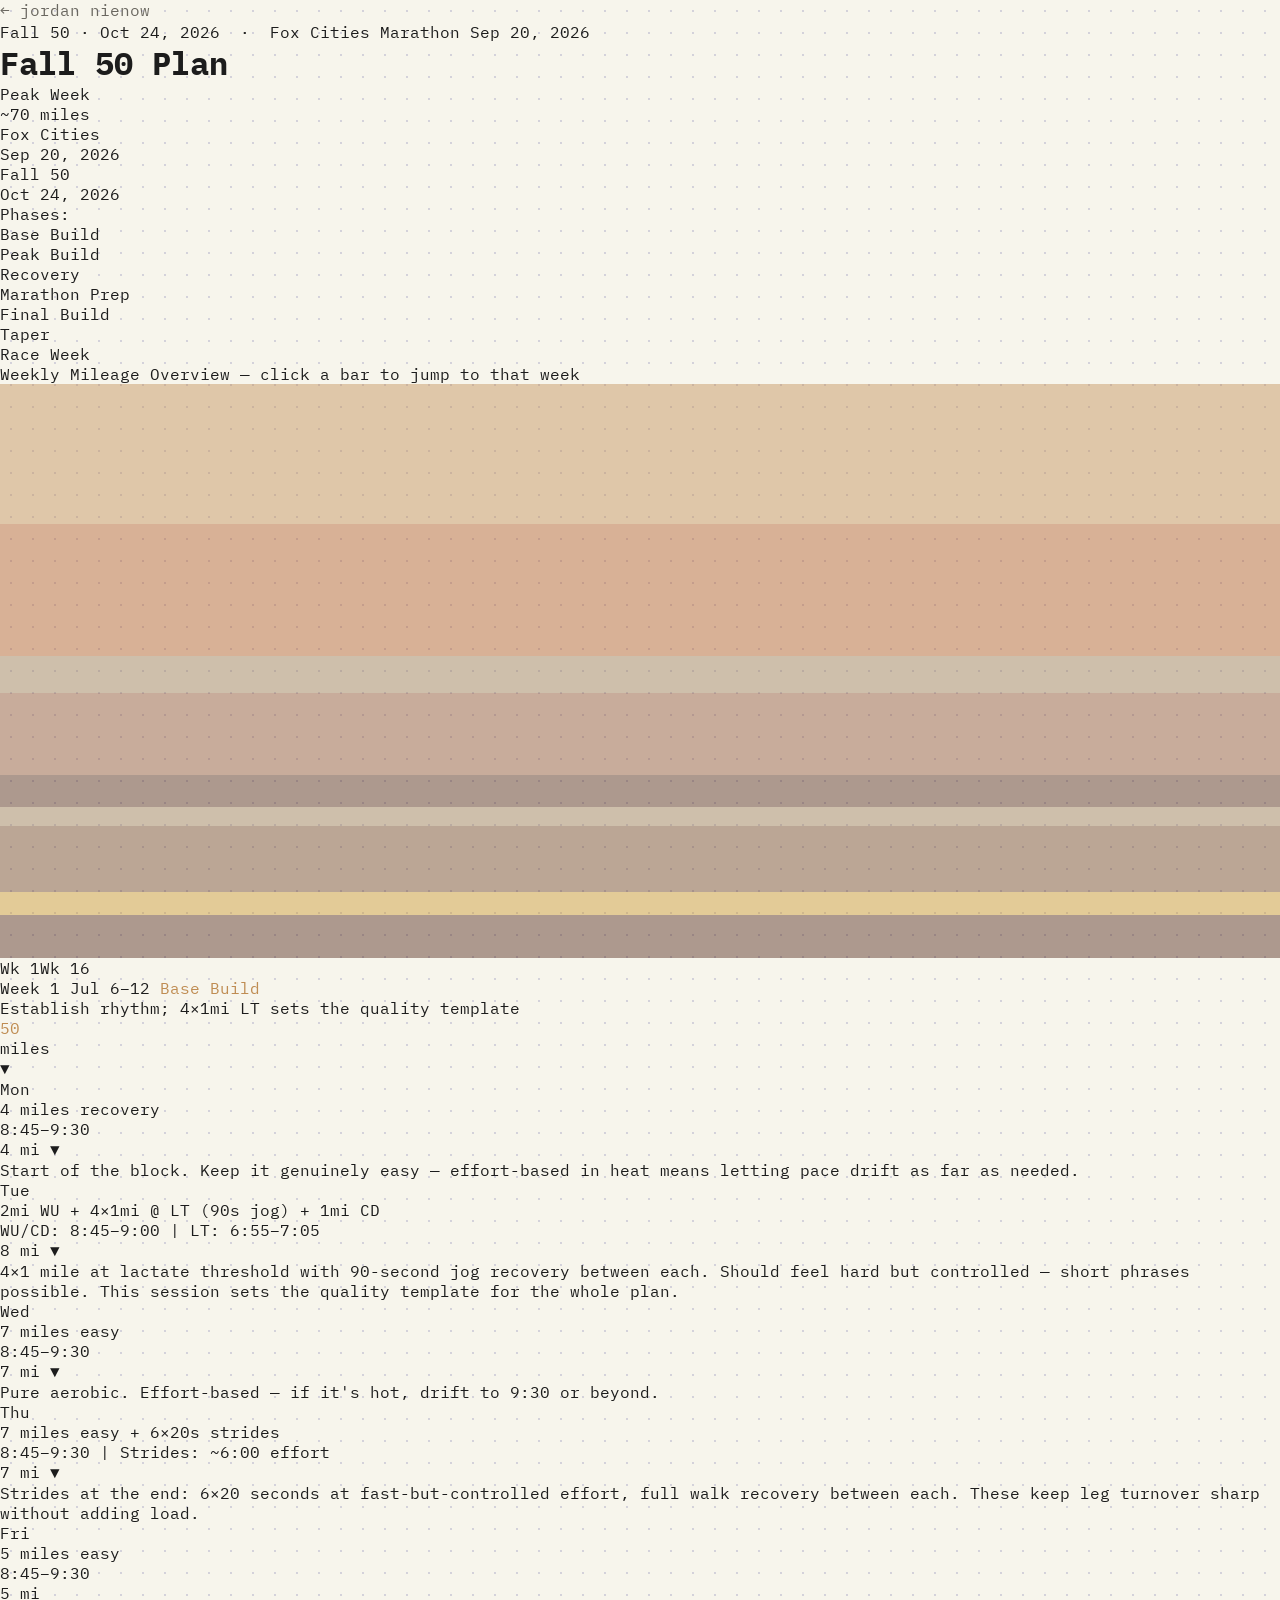
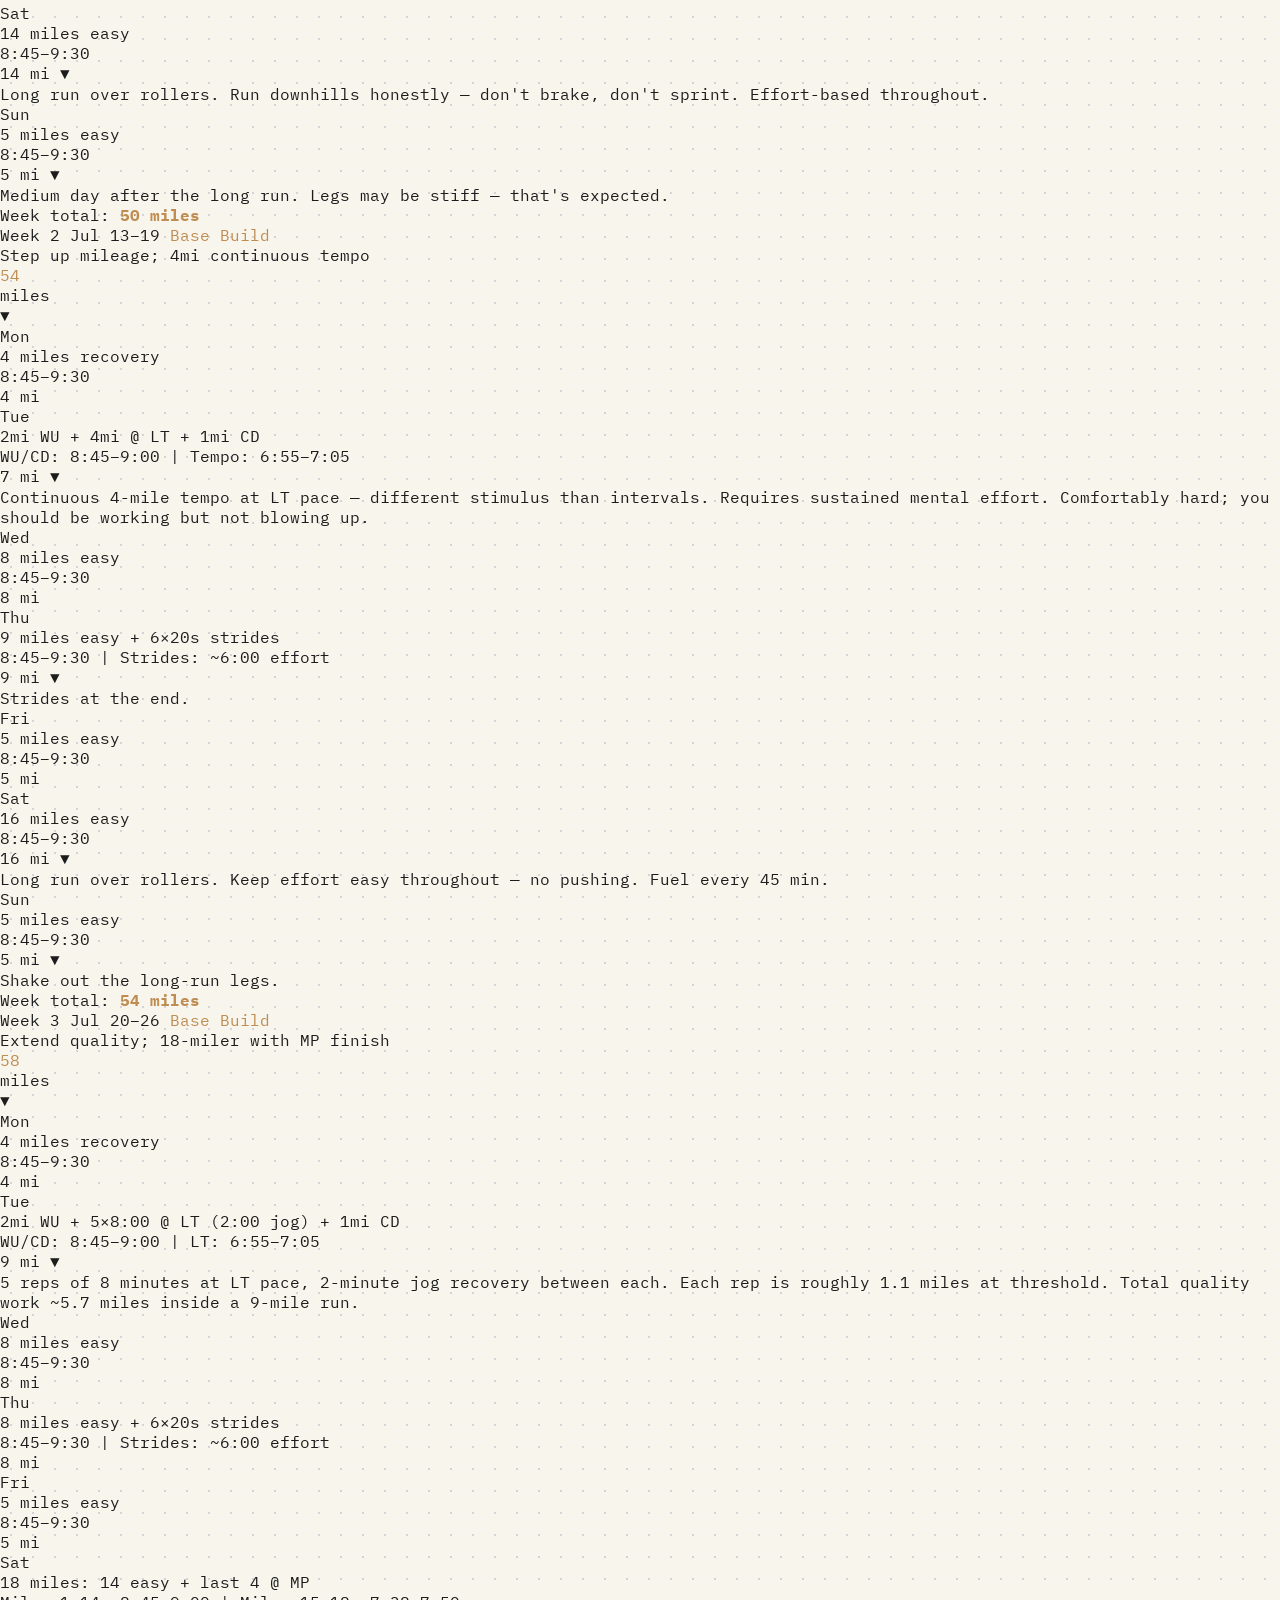
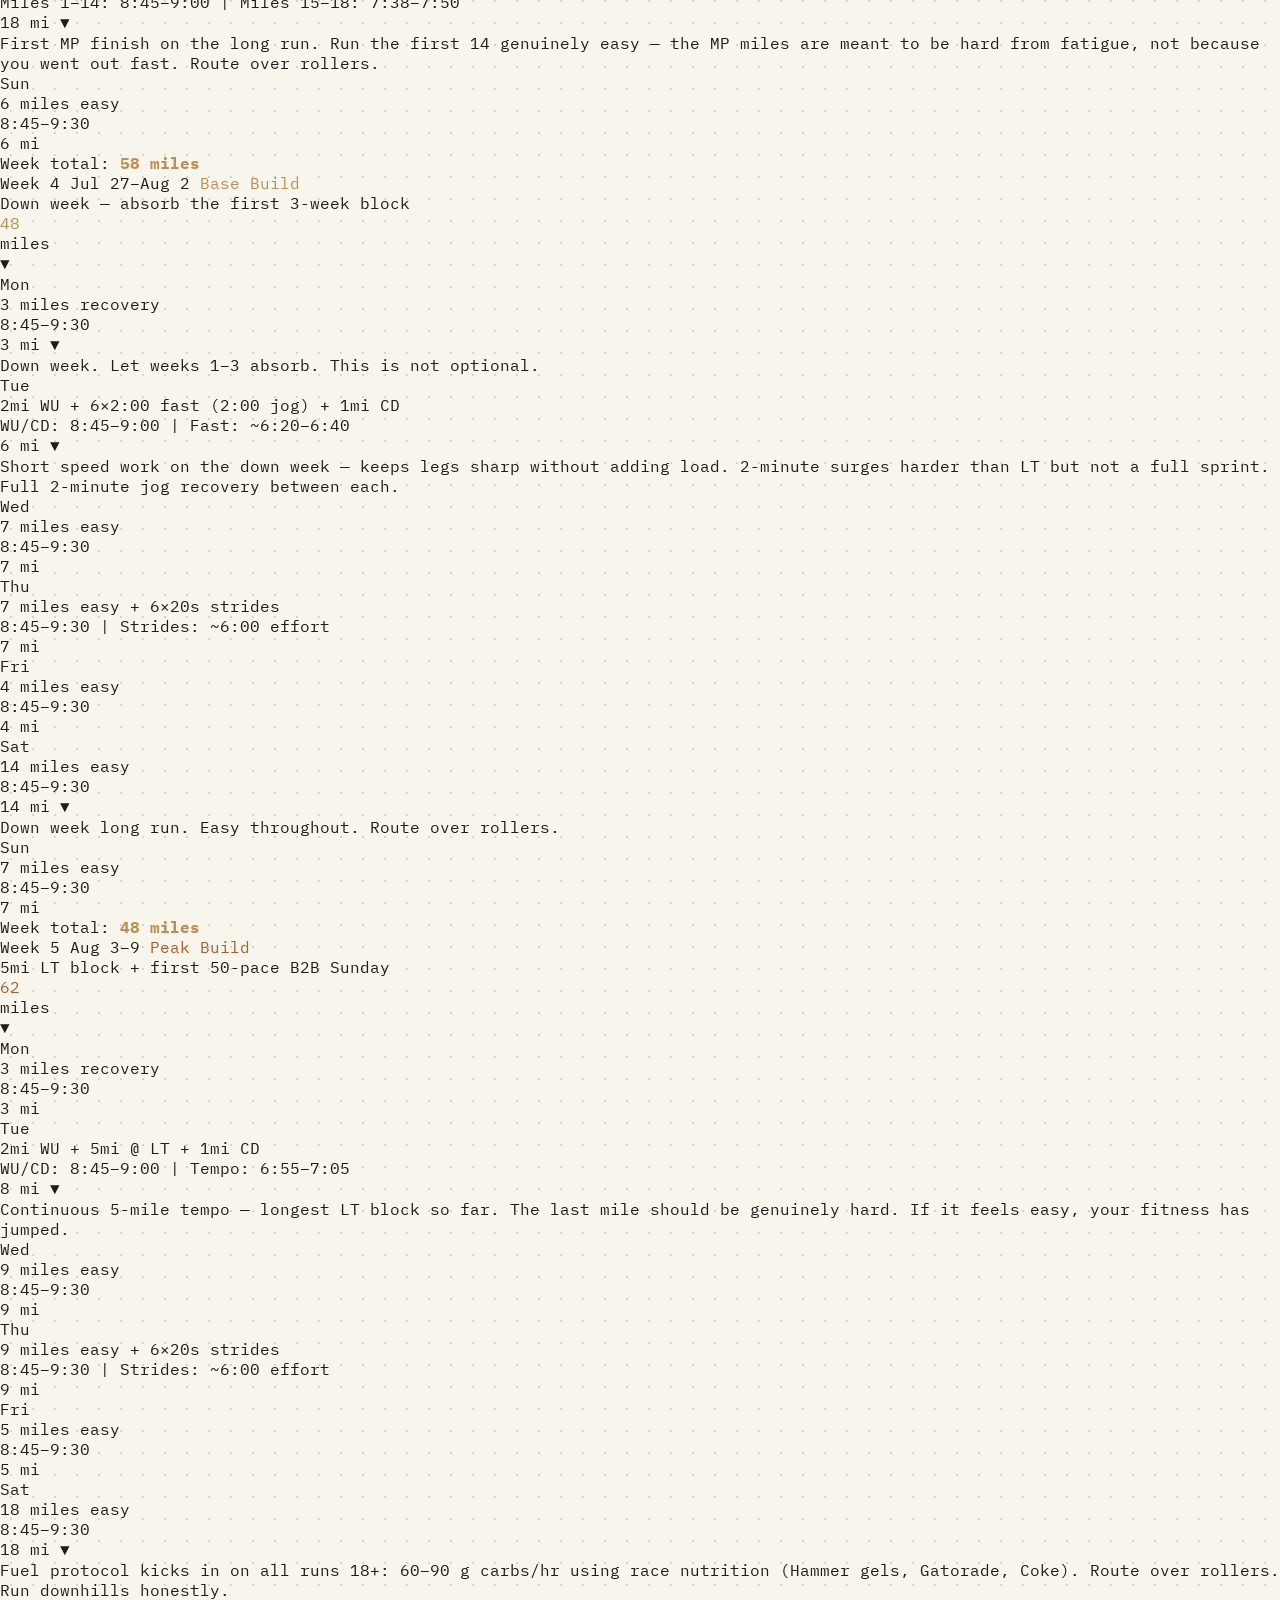
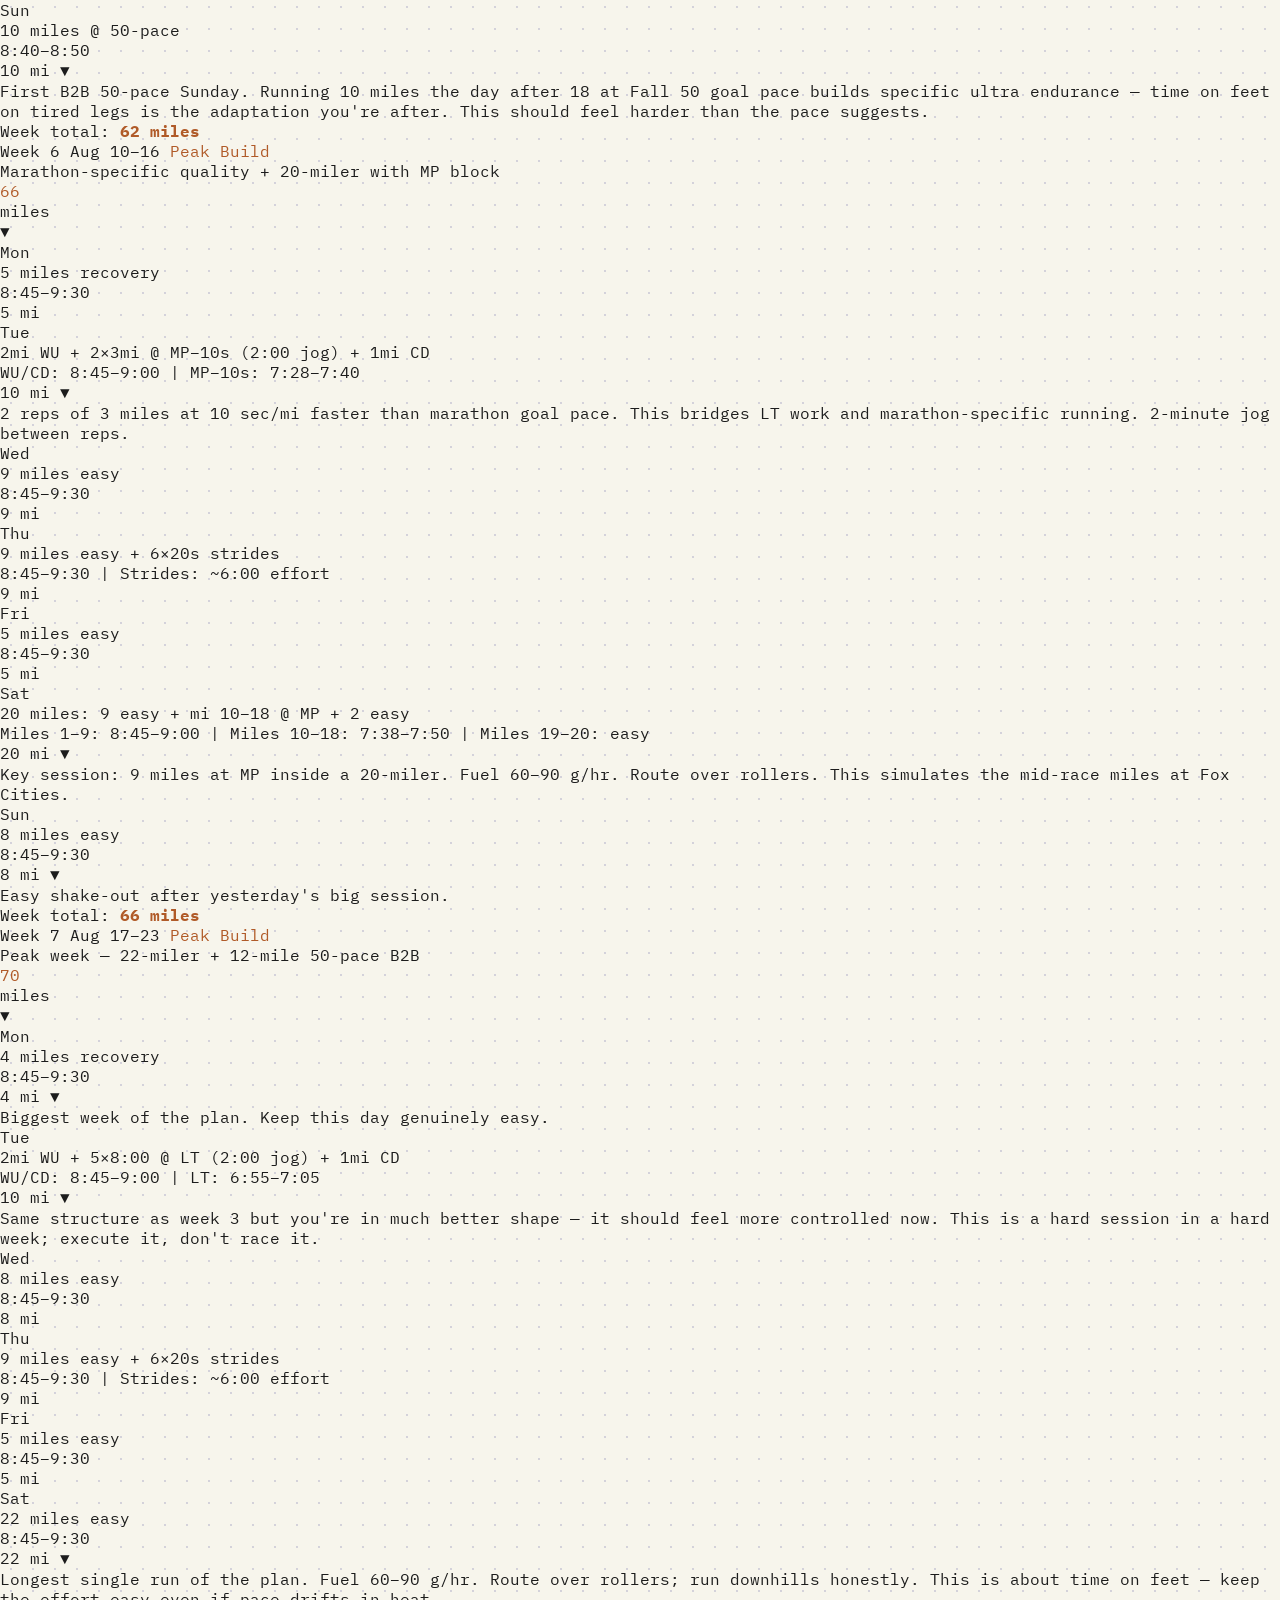
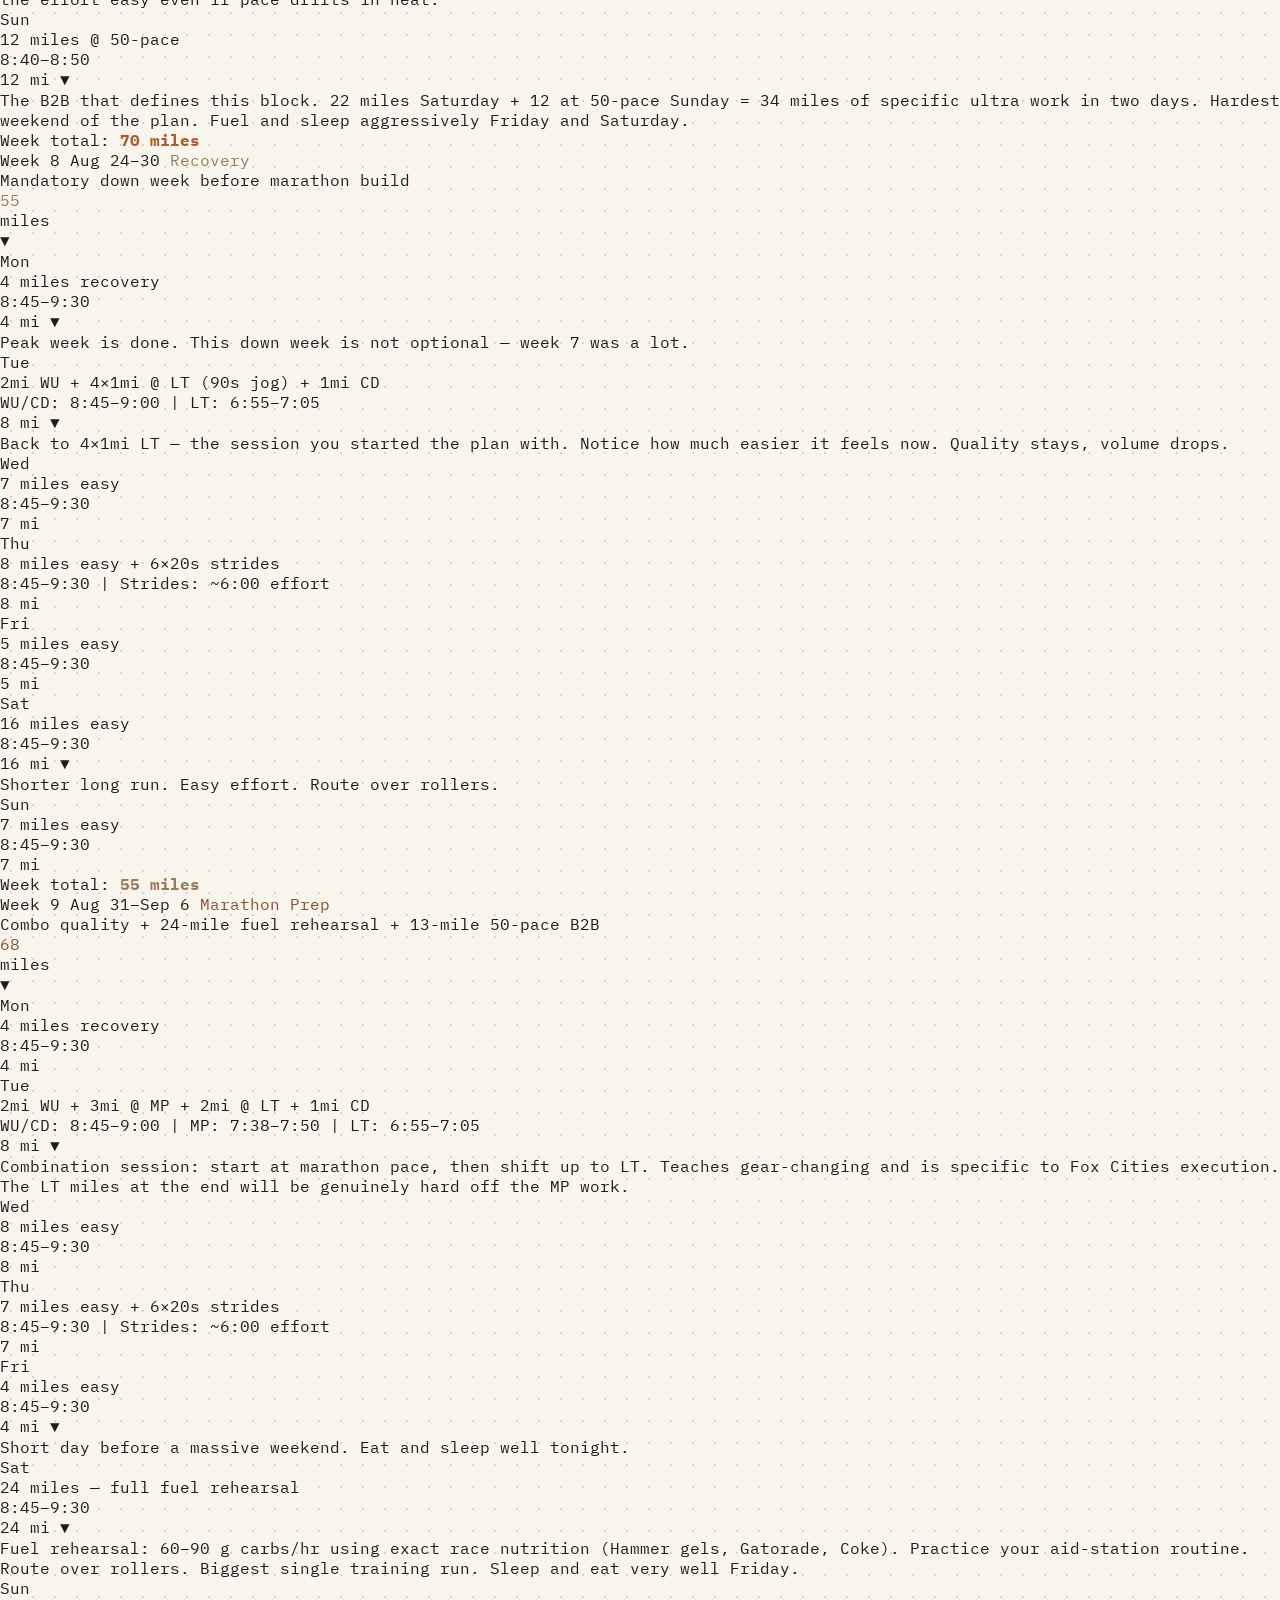
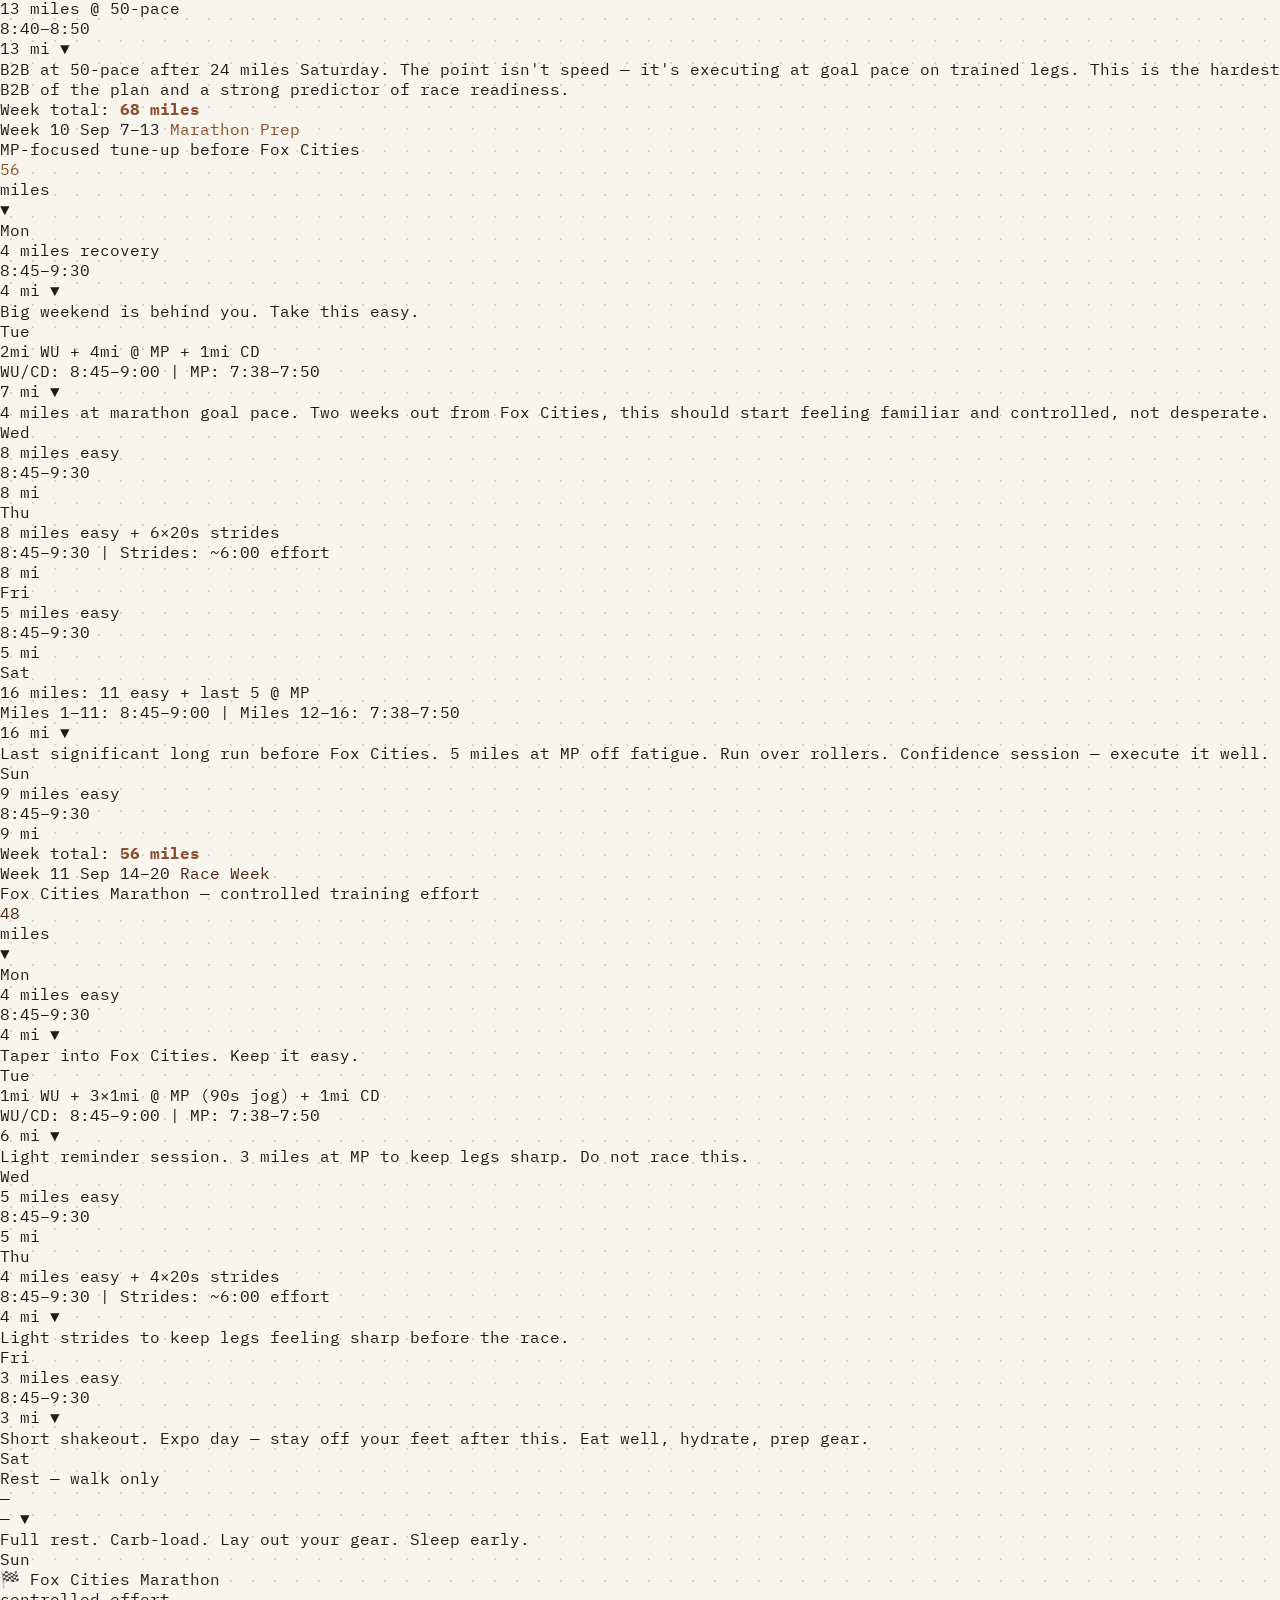
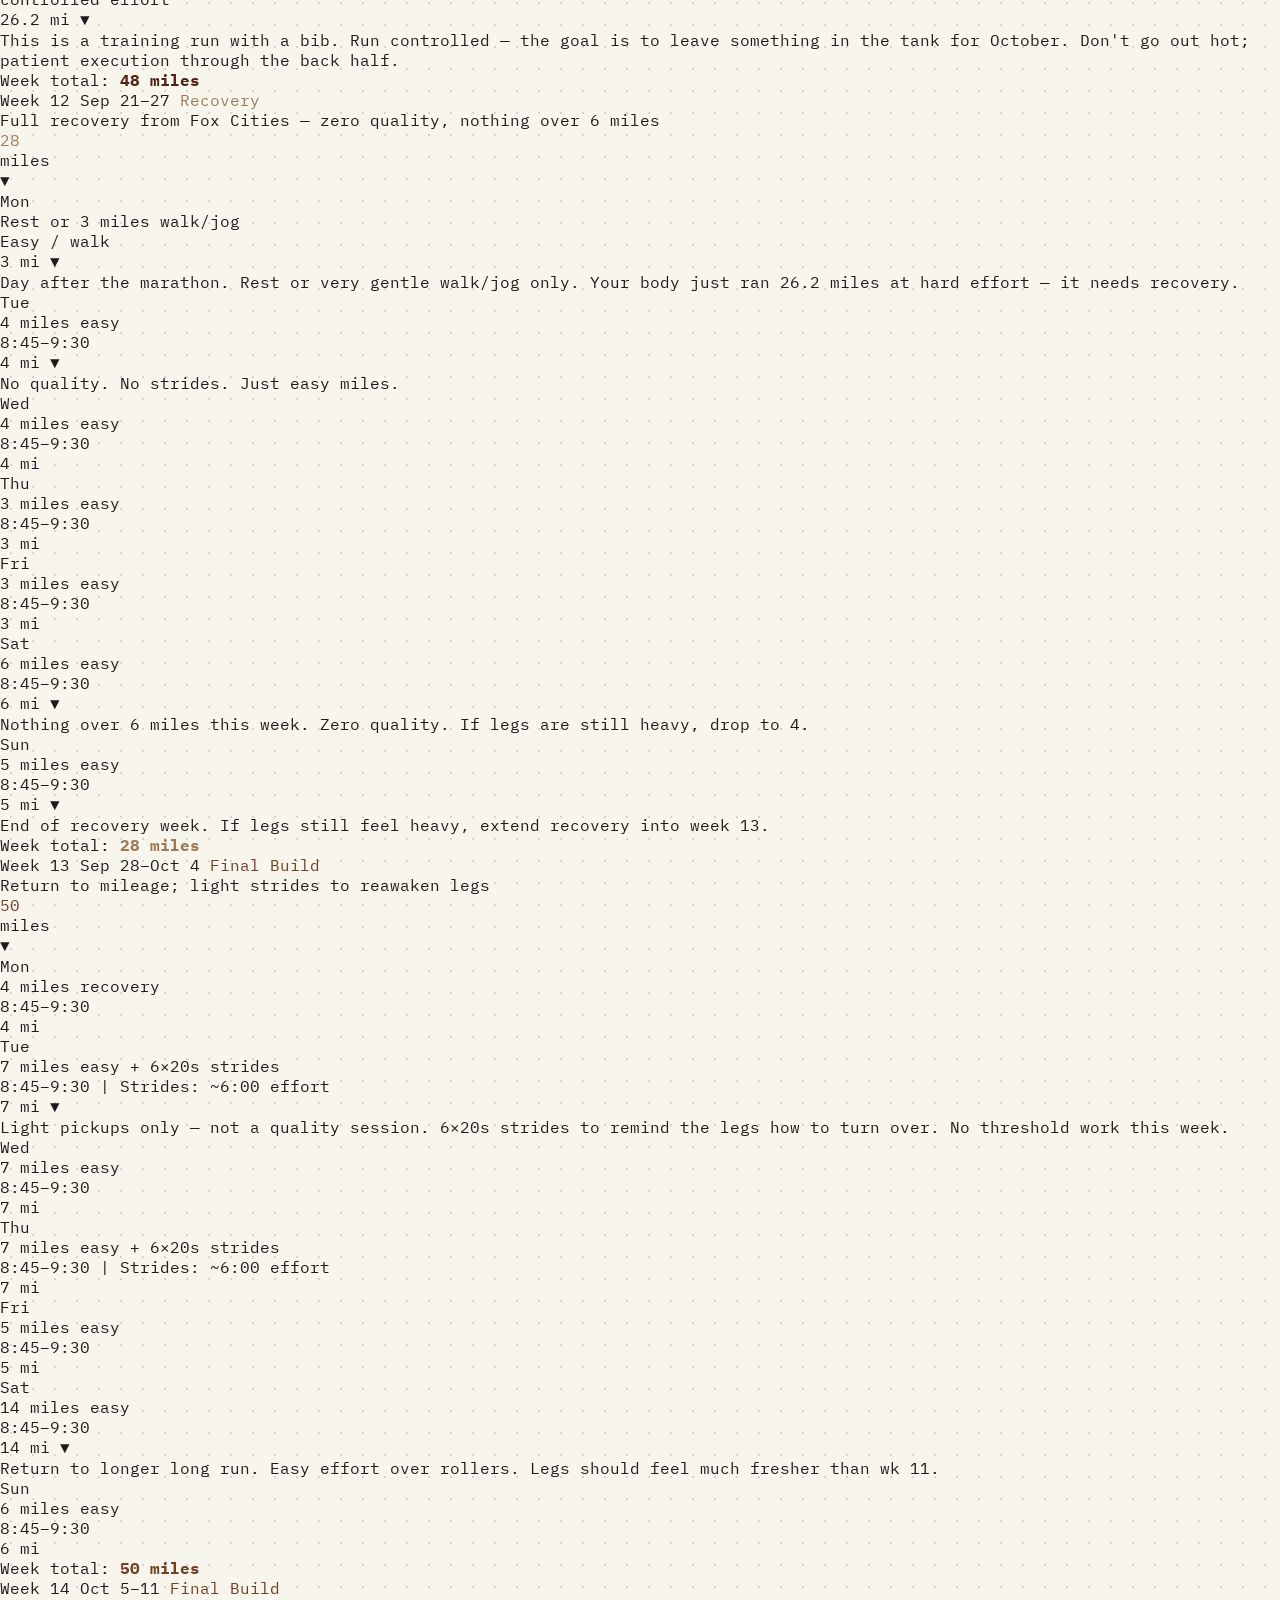
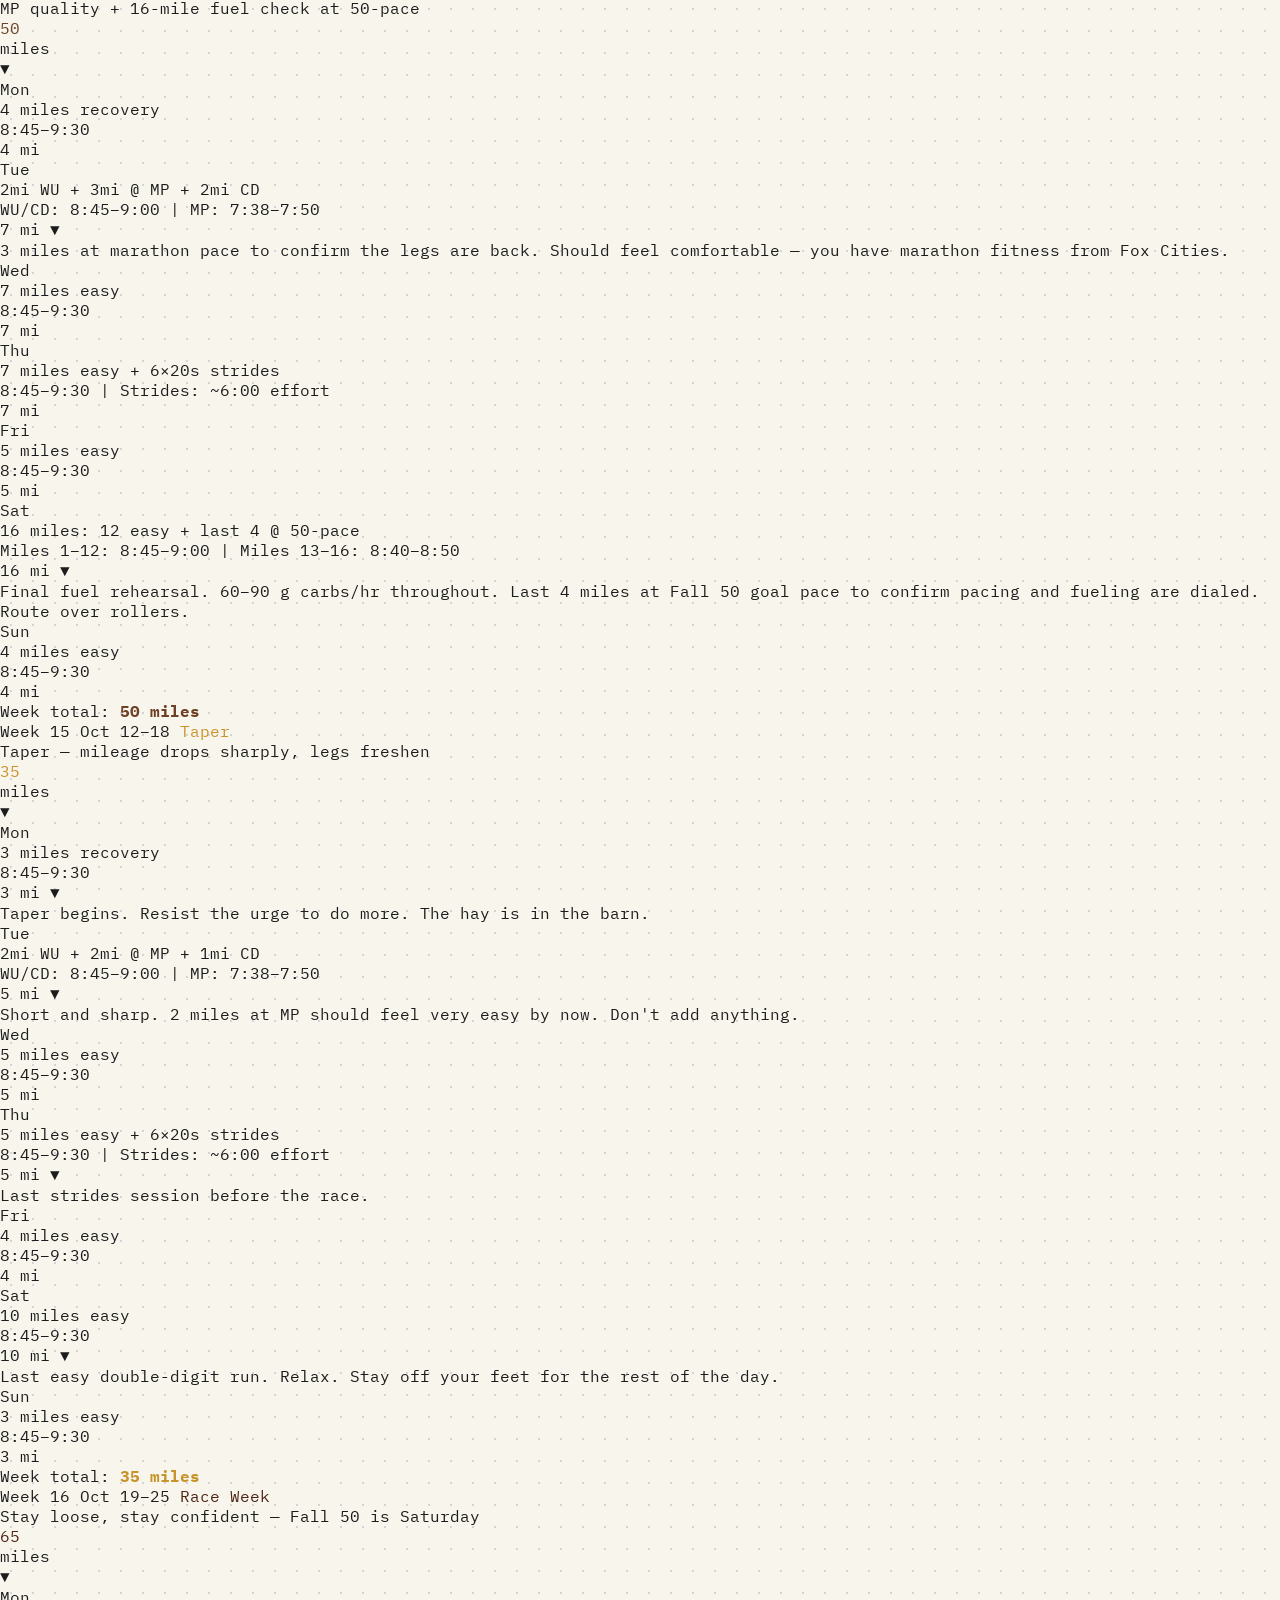
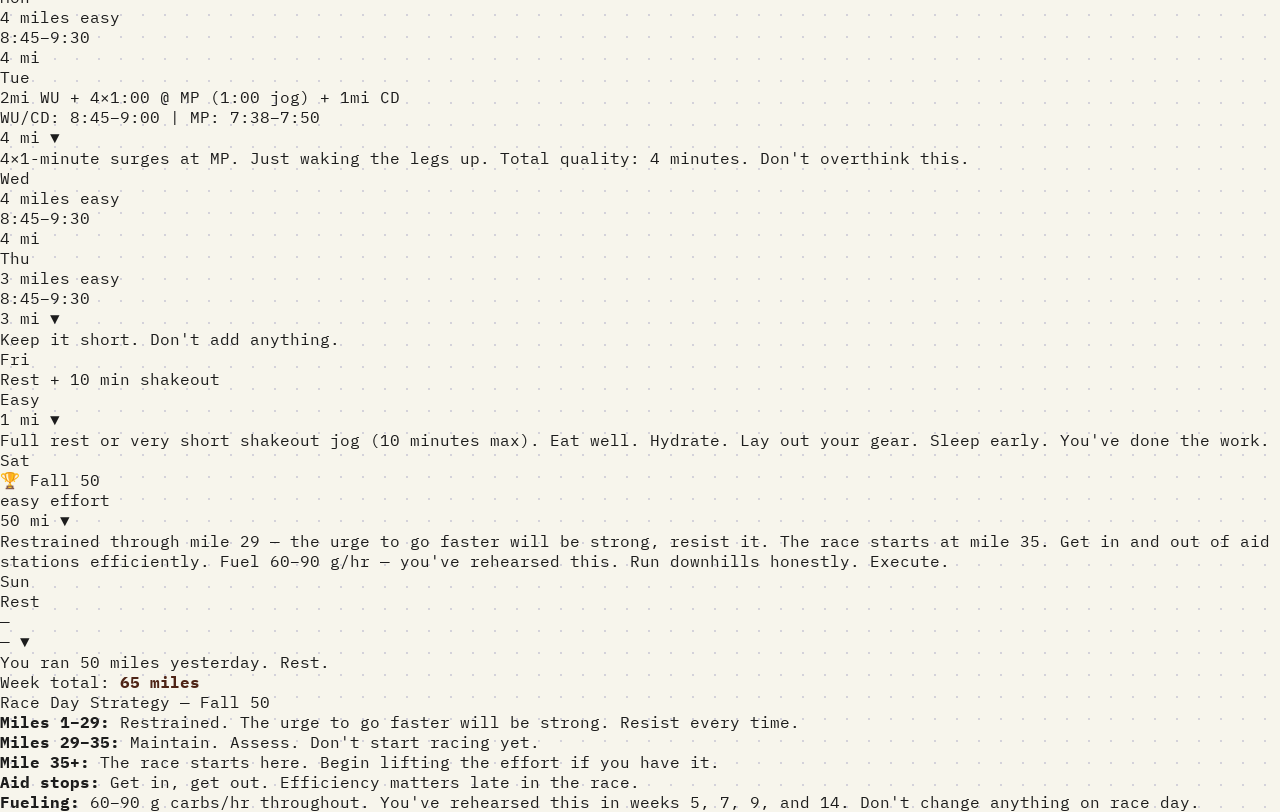
==== commit 1b42b56a: "deploy: jo7dan/personal-site@46b0158eb37d121c0de949c781bf19baaf507e92" ====
--- a/fall-plan/index.html
+++ b/fall-plan/index.html
@@ -1,14 +1,17 @@
-<!DOCTYPE html><html lang="en"> <head><meta charset="UTF-8"><meta name="viewport" content="width=device-width, initial-scale=1.0"><title>fall &#39;26 plan</title><link rel="preconnect" href="https://fonts.googleapis.com"><link rel="preconnect" href="https://fonts.gstatic.com" crossorigin><link href="https://fonts.googleapis.com/css2?family=DM+Serif+Display&family=IBM+Plex+Mono:wght@400;500&display=swap" rel="stylesheet"><style>:root{--paper: #F7F5EC;--ink: #1C1C1C;--ink-muted: #6A6760;--orange: #EF5B25;--grid: rgba(168, 166, 196, .45);--border-subtle: #C8C6B8;--grid-unit: 22px}*,*:before,*:after{box-sizing:border-box;margin:0;padding:0}body{font-family:IBM Plex Mono,Courier New,monospace;background-color:var(--paper);background-image:radial-gradient(circle,var(--grid) 1.2px,transparent 1.2px);background-size:var(--grid-unit) var(--grid-unit);color:var(--ink);min-height:100vh}a{color:inherit;text-decoration:none}.hover-link{color:var(--ink-muted);display:inline-block;padding-bottom:1px;border-bottom:1px solid transparent;transition:color .15s ease,border-color .15s ease}.hover-link:hover{color:var(--ink);border-bottom-color:var(--orange)}
+<!DOCTYPE html><html lang="en"> <head><meta charset="UTF-8"><meta name="viewport" content="width=device-width, initial-scale=1.0"><title>fall &#39;26 plan</title><link rel="preconnect" href="https://fonts.googleapis.com"><link rel="preconnect" href="https://fonts.gstatic.com" crossorigin><link href="https://fonts.googleapis.com/css2?family=DM+Serif+Display&family=IBM+Plex+Mono:wght@400;500&display=swap" rel="stylesheet"><style>:root{--paper: #F7F5EC;--ink: #1C1C1C;--ink-muted: #6A6760;--orange: #EF5B25;--grid: rgba(168, 166, 196, .45);--border-subtle: #C8C6B8;--grid-unit: 22px;--phase-base-build: #BF8C52;--phase-peak-build: #B05A28;--phase-recovery: #9A7A58;--phase-marathon-prep: #8C4E32;--phase-final-build: #6E4025;--phase-taper: #C8942A;--phase-race-week: #4E2416}*,*:before,*:after{box-sizing:border-box;margin:0;padding:0}body{font-family:IBM Plex Mono,Courier New,monospace;background-color:var(--paper);background-image:radial-gradient(circle,var(--grid) 1.2px,transparent 1.2px);background-size:var(--grid-unit) var(--grid-unit);color:var(--ink);min-height:100vh}a{color:inherit;text-decoration:none}.hover-link{color:var(--ink-muted);display:inline-block;padding-bottom:1px;border-bottom:1px solid transparent;transition:color .15s ease,border-color .15s ease}.hover-link:hover{color:var(--ink);border-bottom-color:var(--orange)}
 </style>
-<link rel="stylesheet" href="/personal-site/_astro/fall-plan.Wkc0Vbnt.css"></head> <body>   <div id="back-nav"> <div class="inner"> <a href="/personal-site/" class="hover-link">← jordan nienow</a> </div> </div> <div id="header"> <div class="inner"> <div class="eyebrow">Fall 50 · Oct 24, 2026 &nbsp;·&nbsp; Fox Cities Marathon Sep 20, 2026</div> <h1>Fall 50 Plan</h1> <div class="stats"> <div><div class="stat-label">Peak Week</div><div class="stat-value">~70 miles</div></div> <div><div class="stat-label">Fox Cities</div><div class="stat-value">Sep 20, 2026</div></div> <div><div class="stat-label">Fall 50</div><div class="stat-value">Oct 24, 2026</div></div> </div> </div> </div> <div id="legend-bar"> <div class="inner"> <span class="legend-label">Phases:</span> <div class="legend-item"><div class="legend-dot" style="background:#6ee7b7"></div><span class="legend-text">Base Build</span></div> <div class="legend-item"><div class="legend-dot" style="background:#93c5fd"></div><span class="legend-text">Peak Build</span></div> <div class="legend-item"><div class="legend-dot" style="background:#94a3b8"></div><span class="legend-text">Recovery</span></div> <div class="legend-item"><div class="legend-dot" style="background:#fdba74"></div><span class="legend-text">Marathon Prep</span></div> <div class="legend-item"><div class="legend-dot" style="background:#a78bfa"></div><span class="legend-text">Final Build</span></div> <div class="legend-item"><div class="legend-dot" style="background:#d8b4fe"></div><span class="legend-text">Taper</span></div> <div class="legend-item"><div class="legend-dot" style="background:#fca5a5"></div><span class="legend-text">Race Week</span></div> </div> </div> <div id="chart-section"> <div class="inner"> <div class="chart-title">Weekly Mileage Overview — click a bar to jump to that week</div> <div id="chart"></div> <div class="chart-labels"><span>Wk 1</span><span>Wk 16</span></div> </div> </div> <div id="weeks"></div> <script>
+<link rel="stylesheet" href="/personal-site/_astro/fall-plan.CeCNOz5Q.css"></head> <body>   <div id="back-nav"> <div class="inner"> <a href="/personal-site/" class="hover-link">← jordan nienow</a> </div> </div> <div id="header"> <div class="inner"> <div class="eyebrow">Fall 50 · Oct 24, 2026 &nbsp;·&nbsp; Fox Cities Marathon Sep 20, 2026</div> <h1>Fall 50 Plan</h1> <div class="stats"> <div><div class="stat-label">Peak Week</div><div class="stat-value">~70 miles</div></div> <div><div class="stat-label">Fox Cities</div><div class="stat-value">Sep 20, 2026</div></div> <div><div class="stat-label">Fall 50</div><div class="stat-value">Oct 24, 2026</div></div> </div> </div> </div> <div id="legend-bar"> <div class="inner"> <span class="legend-label">Phases:</span> <div class="legend-item"><div class="legend-dot" style="background:var(--phase-base-build)"></div><span class="legend-text">Base Build</span></div> <div class="legend-item"><div class="legend-dot" style="background:var(--phase-peak-build)"></div><span class="legend-text">Peak Build</span></div> <div class="legend-item"><div class="legend-dot" style="background:var(--phase-recovery)"></div><span class="legend-text">Recovery</span></div> <div class="legend-item"><div class="legend-dot" style="background:var(--phase-marathon-prep)"></div><span class="legend-text">Marathon Prep</span></div> <div class="legend-item"><div class="legend-dot" style="background:var(--phase-final-build)"></div><span class="legend-text">Final Build</span></div> <div class="legend-item"><div class="legend-dot" style="background:var(--phase-taper)"></div><span class="legend-text">Taper</span></div> <div class="legend-item"><div class="legend-dot" style="background:var(--phase-race-week)"></div><span class="legend-text">Race Week</span></div> </div> </div> <div id="chart-section"> <div class="inner"> <div class="chart-title">Weekly Mileage Overview — click a bar to jump to that week</div> <div id="chart"></div> <div class="chart-labels"><span>Wk 1</span><span>Wk 16</span></div> </div> </div> <div id="weeks"></div> <script>
+const _css = getComputedStyle(document.documentElement);
+const _v = (name) => _css.getPropertyValue(name).trim();
+
 const phaseAccent = {
-  "Base Build":    "#6ee7b7",
-  "Peak Build":    "#93c5fd",
-  "Recovery":      "#94a3b8",
-  "Marathon Prep": "#fdba74",
-  "Final Build":   "#a78bfa",
-  "Taper":         "#d8b4fe",
-  "Race Week":     "#fca5a5",
+  "Base Build":    _v('--phase-base-build'),    // Robert Oster Caffe Crema
+  "Peak Build":    _v('--phase-peak-build'),    // Diamine Ancient Copper
+  "Recovery":      _v('--phase-recovery'),      // Diamine Sepia
+  "Marathon Prep": _v('--phase-marathon-prep'), // Pilot Iroshizuku Yama-guri
+  "Final Build":   _v('--phase-final-build'),   // Noodler's Walnut
+  "Taper":         _v('--phase-taper'),         // Diamine Amber
+  "Race Week":     _v('--phase-race-week'),     // Diamine Chocolate Brown
 };
 
 const weeks = [
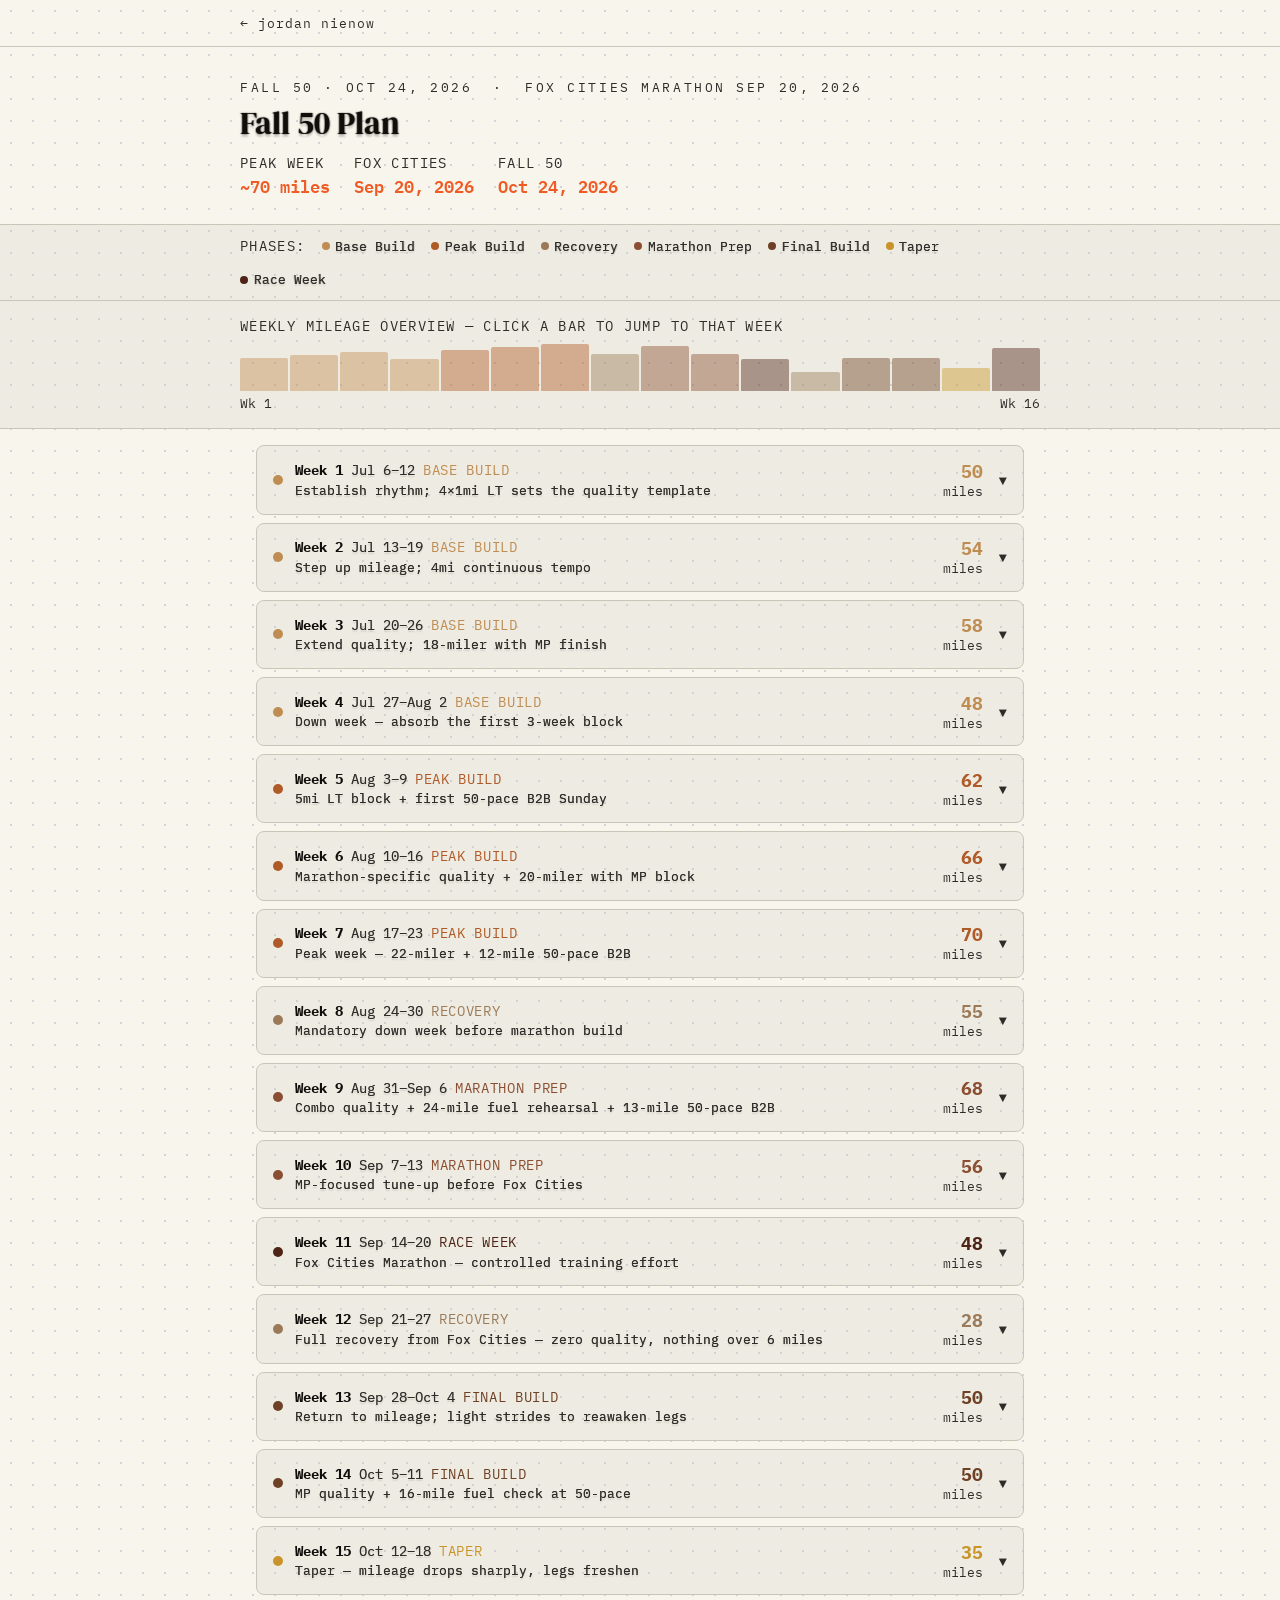
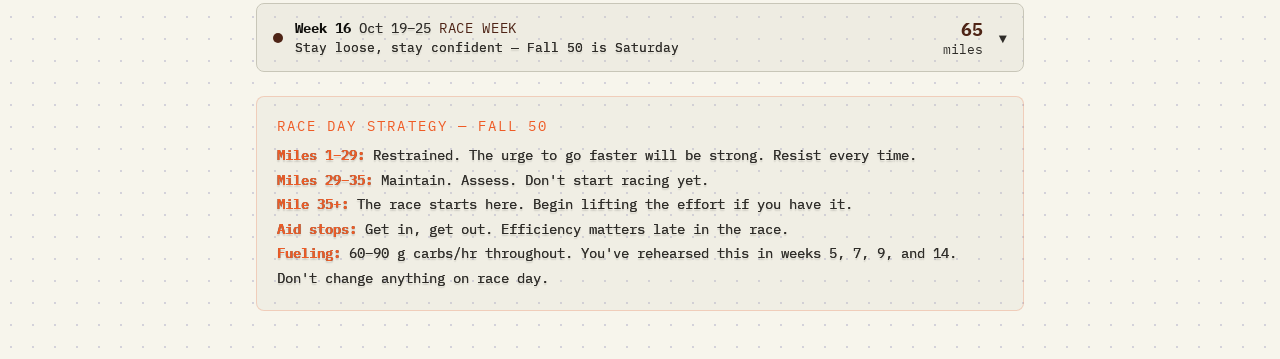
==== commit e9150755: "deploy: jo7dan/personal-site@2bc6b9f90b5be8943c59af5fa6652a08c0944f54" ====
--- a/fall-plan/index.html
+++ b/fall-plan/index.html
@@ -1,6 +1,6 @@
 <!DOCTYPE html><html lang="en"> <head><meta charset="UTF-8"><meta name="viewport" content="width=device-width, initial-scale=1.0"><title>fall &#39;26 plan</title><link rel="preconnect" href="https://fonts.googleapis.com"><link rel="preconnect" href="https://fonts.gstatic.com" crossorigin><link href="https://fonts.googleapis.com/css2?family=DM+Serif+Display&family=IBM+Plex+Mono:wght@400;500&display=swap" rel="stylesheet"><style>:root{--paper: #F7F5EC;--ink: #1C1C1C;--ink-muted: #6A6760;--orange: #EF5B25;--grid: rgba(168, 166, 196, .45);--border-subtle: #C8C6B8;--grid-unit: 22px;--phase-base-build: #BF8C52;--phase-peak-build: #B05A28;--phase-recovery: #9A7A58;--phase-marathon-prep: #8C4E32;--phase-final-build: #6E4025;--phase-taper: #C8942A;--phase-race-week: #4E2416}*,*:before,*:after{box-sizing:border-box;margin:0;padding:0}body{font-family:IBM Plex Mono,Courier New,monospace;background-color:var(--paper);background-image:radial-gradient(circle,var(--grid) 1.2px,transparent 1.2px);background-size:var(--grid-unit) var(--grid-unit);color:var(--ink);min-height:100vh}a{color:inherit;text-decoration:none}.hover-link{color:var(--ink-muted);display:inline-block;padding-bottom:1px;border-bottom:1px solid transparent;transition:color .15s ease,border-color .15s ease}.hover-link:hover{color:var(--ink);border-bottom-color:var(--orange)}
 </style>
-<link rel="stylesheet" href="/personal-site/_astro/fall-plan.CeCNOz5Q.css"></head> <body>   <div id="back-nav"> <div class="inner"> <a href="/personal-site/" class="hover-link">← jordan nienow</a> </div> </div> <div id="header"> <div class="inner"> <div class="eyebrow">Fall 50 · Oct 24, 2026 &nbsp;·&nbsp; Fox Cities Marathon Sep 20, 2026</div> <h1>Fall 50 Plan</h1> <div class="stats"> <div><div class="stat-label">Peak Week</div><div class="stat-value">~70 miles</div></div> <div><div class="stat-label">Fox Cities</div><div class="stat-value">Sep 20, 2026</div></div> <div><div class="stat-label">Fall 50</div><div class="stat-value">Oct 24, 2026</div></div> </div> </div> </div> <div id="legend-bar"> <div class="inner"> <span class="legend-label">Phases:</span> <div class="legend-item"><div class="legend-dot" style="background:var(--phase-base-build)"></div><span class="legend-text">Base Build</span></div> <div class="legend-item"><div class="legend-dot" style="background:var(--phase-peak-build)"></div><span class="legend-text">Peak Build</span></div> <div class="legend-item"><div class="legend-dot" style="background:var(--phase-recovery)"></div><span class="legend-text">Recovery</span></div> <div class="legend-item"><div class="legend-dot" style="background:var(--phase-marathon-prep)"></div><span class="legend-text">Marathon Prep</span></div> <div class="legend-item"><div class="legend-dot" style="background:var(--phase-final-build)"></div><span class="legend-text">Final Build</span></div> <div class="legend-item"><div class="legend-dot" style="background:var(--phase-taper)"></div><span class="legend-text">Taper</span></div> <div class="legend-item"><div class="legend-dot" style="background:var(--phase-race-week)"></div><span class="legend-text">Race Week</span></div> </div> </div> <div id="chart-section"> <div class="inner"> <div class="chart-title">Weekly Mileage Overview — click a bar to jump to that week</div> <div id="chart"></div> <div class="chart-labels"><span>Wk 1</span><span>Wk 16</span></div> </div> </div> <div id="weeks"></div> <script>
+<link rel="stylesheet" href="/_astro/fall-plan.CeCNOz5Q.css"></head> <body>   <div id="back-nav"> <div class="inner"> <a href="/" class="hover-link">← jordan nienow</a> </div> </div> <div id="header"> <div class="inner"> <div class="eyebrow">Fall 50 · Oct 24, 2026 &nbsp;·&nbsp; Fox Cities Marathon Sep 20, 2026</div> <h1>Fall 50 Plan</h1> <div class="stats"> <div><div class="stat-label">Peak Week</div><div class="stat-value">~70 miles</div></div> <div><div class="stat-label">Fox Cities</div><div class="stat-value">Sep 20, 2026</div></div> <div><div class="stat-label">Fall 50</div><div class="stat-value">Oct 24, 2026</div></div> </div> </div> </div> <div id="legend-bar"> <div class="inner"> <span class="legend-label">Phases:</span> <div class="legend-item"><div class="legend-dot" style="background:var(--phase-base-build)"></div><span class="legend-text">Base Build</span></div> <div class="legend-item"><div class="legend-dot" style="background:var(--phase-peak-build)"></div><span class="legend-text">Peak Build</span></div> <div class="legend-item"><div class="legend-dot" style="background:var(--phase-recovery)"></div><span class="legend-text">Recovery</span></div> <div class="legend-item"><div class="legend-dot" style="background:var(--phase-marathon-prep)"></div><span class="legend-text">Marathon Prep</span></div> <div class="legend-item"><div class="legend-dot" style="background:var(--phase-final-build)"></div><span class="legend-text">Final Build</span></div> <div class="legend-item"><div class="legend-dot" style="background:var(--phase-taper)"></div><span class="legend-text">Taper</span></div> <div class="legend-item"><div class="legend-dot" style="background:var(--phase-race-week)"></div><span class="legend-text">Race Week</span></div> </div> </div> <div id="chart-section"> <div class="inner"> <div class="chart-title">Weekly Mileage Overview — click a bar to jump to that week</div> <div id="chart"></div> <div class="chart-labels"><span>Wk 1</span><span>Wk 16</span></div> </div> </div> <div id="weeks"></div> <script>
 const _css = getComputedStyle(document.documentElement);
 const _v = (name) => _css.getPropertyValue(name).trim();
 
--- a/_astro/fall-plan.CeCNOz5Q.css
+++ b/_astro/fall-plan.CeCNOz5Q.css
@@ -0,0 +1 @@
+:root{--ink: #0F0E0B;--ink-muted: #2E2C28}#back-nav{padding:.75rem 1.5rem;border-bottom:1px solid var(--border-subtle)}#back-nav .inner{max-width:800px;margin:0 auto}#back-nav a{font-family:IBM Plex Mono,monospace;font-size:.8rem;letter-spacing:.08em}#header{border-bottom:1px solid var(--border-subtle);padding:2rem 1.5rem 1.5rem}#header .inner{max-width:800px;margin:0 auto}.eyebrow{font-size:.8rem;letter-spacing:.2em;color:var(--ink-muted);text-transform:uppercase;margin-bottom:.5rem}h1{font-family:"DM Serif Display",Georgia,serif;font-size:2rem;font-weight:400;color:var(--ink);line-height:1.2;text-shadow:0 0 1.5px rgba(15,14,11,.7),.6px 0 .8px rgba(15,14,11,.25),-.6px 0 .8px rgba(15,14,11,.25),0 3px 2px rgba(15,14,11,.18)}.stats{margin-top:.75rem;display:flex;gap:1.5rem;flex-wrap:wrap}.stat-label{font-size:.85rem;color:var(--ink-muted);text-transform:uppercase;letter-spacing:.1em}.stat-value{font-size:1.05rem;color:var(--orange);font-weight:600}#legend-bar{background:#c8c6b833;border-bottom:1px solid var(--border-subtle);padding:.75rem 1.5rem}#legend-bar .inner{max-width:800px;margin:0 auto;display:flex;gap:1rem;flex-wrap:wrap;align-items:center}.legend-label{font-size:.85rem;color:var(--ink-muted);text-transform:uppercase;letter-spacing:.1em}.legend-item{display:flex;align-items:center;gap:.35rem}.legend-dot{width:8px;height:8px;border-radius:50%;flex-shrink:0}.legend-text{font-size:.8rem;color:var(--ink-muted);text-shadow:0 0 .6px rgba(15,14,11,.5),.4px 0 .4px rgba(15,14,11,.18),-.4px 0 .4px rgba(15,14,11,.18),0 2px 1.5px rgba(15,14,11,.12)}#chart-section{background:#c8c6b833;padding:1rem 1.5rem;border-bottom:1px solid var(--border-subtle)}#chart-section .inner{max-width:800px;margin:0 auto}.chart-title{font-size:.85rem;color:var(--ink-muted);text-transform:uppercase;letter-spacing:.1em;margin-bottom:.5rem}#chart{display:flex;gap:2px;align-items:flex-end;height:48px}.chart-bar{flex:1;border-radius:2px 2px 0 0;cursor:pointer;transition:opacity .15s}.chart-bar:hover{opacity:.85}.chart-labels{display:flex;justify-content:space-between;margin-top:.25rem}.chart-labels span{font-size:.8rem;color:var(--ink-muted)}#weeks{max-width:800px;margin:0 auto;padding:1rem 1rem 3rem}.week-card{margin-bottom:.5rem;border-radius:8px;overflow:hidden;border:1px solid var(--border-subtle);transition:border-color .2s}.week-card.open{border-color:var(--accent-44)}.week-card.current-week{border-color:var(--accent);box-shadow:0 0 0 1px var(--accent-44)}.week-header{background:#c8c6b833;padding:.85rem 1rem;cursor:pointer;display:flex;align-items:center;gap:.75rem;transition:background-color .15s;user-select:none}.week-card.open .week-header{background:#c8c6b859}.week-dot{width:10px;height:10px;border-radius:50%;flex-shrink:0}.week-meta{flex:1}.week-title-row{display:flex;align-items:baseline;gap:.5rem;flex-wrap:wrap}.week-num{font-size:.85rem;font-weight:700;color:var(--ink)}.week-dates{font-size:.85rem;color:var(--ink-muted);text-shadow:0 0 .6px rgba(15,14,11,.5),0 2px 1.5px rgba(15,14,11,.12)}.week-phase{font-size:.85rem;text-transform:uppercase;letter-spacing:.05em}.week-goal{font-size:.8rem;color:var(--ink-muted);margin-top:.15rem;text-shadow:0 0 .6px rgba(15,14,11,.5),.4px 0 .4px rgba(15,14,11,.18),-.4px 0 .4px rgba(15,14,11,.18),0 2px 1.5px rgba(15,14,11,.12)}.week-miles-box{text-align:right;flex-shrink:0}.week-miles-num{font-size:1.1rem;font-weight:700}.week-miles-label{font-size:.8rem;color:var(--ink-muted)}.week-chevron{color:var(--ink-muted);font-size:.85rem;margin-left:.25rem}.week-body{background:transparent;display:none}.week-card.open .week-body{display:block}.day-row{border-top:1px solid var(--border-subtle)}.day-row.current-day .day-header{background:#ef5b250f;box-shadow:inset 3px 0 0 var(--accent)}.day-row.current-day .day-label,.day-row.current-day .day-workout{color:var(--ink)}.day-header{padding:.65rem 1rem .65rem 1.5rem;display:flex;align-items:center;gap:.75rem;cursor:pointer;transition:background-color .15s}.day-row.open .day-header{background:#c8c6b833}.day-label{width:32px;font-size:.85rem;color:var(--ink-muted);font-weight:600;flex-shrink:0}.day-info{flex:1;min-width:0}.day-workout{font-size:.82rem;color:var(--ink-muted);line-height:1.4;text-shadow:0 0 .6px rgba(15,14,11,.5),.4px 0 .4px rgba(15,14,11,.18),-.4px 0 .4px rgba(15,14,11,.18),0 2px 1.5px rgba(15,14,11,.12)}.day-pace{font-size:.73rem;color:var(--ink-muted);margin-top:.1rem;text-shadow:0 0 .6px rgba(15,14,11,.5),0 2px 1.5px rgba(15,14,11,.12)}.day-right{display:flex;align-items:center;gap:.5rem;flex-shrink:0}.day-mi{font-size:.8rem;font-weight:600;color:var(--orange)}.day-chevron{color:var(--ink-muted);font-size:.85rem}.day-notes{display:none;padding:.5rem 1rem .75rem 3.25rem;background:#c8c6b826}.day-row.open .day-notes{display:block}.day-notes-inner{font-size:.78rem;color:var(--ink-muted);line-height:1.6;border-left:2px solid var(--accent-44);padding-left:.75rem;text-shadow:0 0 .6px rgba(15,14,11,.5),.4px 0 .4px rgba(15,14,11,.18),-.4px 0 .4px rgba(15,14,11,.18),0 2px 1.5px rgba(15,14,11,.15)}.week-total{padding:.6rem 1rem;border-top:1px solid var(--border-subtle);display:flex;justify-content:flex-end}.week-total span{font-size:.85rem;color:var(--ink-muted);text-shadow:0 0 .6px rgba(15,14,11,.5),0 2px 1.5px rgba(15,14,11,.12)}.week-total strong{font-weight:600}#race-strategy{margin-top:1.5rem;padding:1.25rem;background:#c8c6b826;border-radius:8px;border:1px solid rgba(239,91,37,.22)}.strategy-title{font-size:.85rem;color:var(--orange);text-transform:uppercase;letter-spacing:.15em;margin-bottom:.5rem}.strategy-body{font-size:.85rem;color:var(--ink-muted);line-height:1.8;text-shadow:0 0 .6px rgba(15,14,11,.5),.4px 0 .4px rgba(15,14,11,.18),-.4px 0 .4px rgba(15,14,11,.18),0 2px 1.5px rgba(15,14,11,.15)}.strategy-body strong{color:var(--orange)}
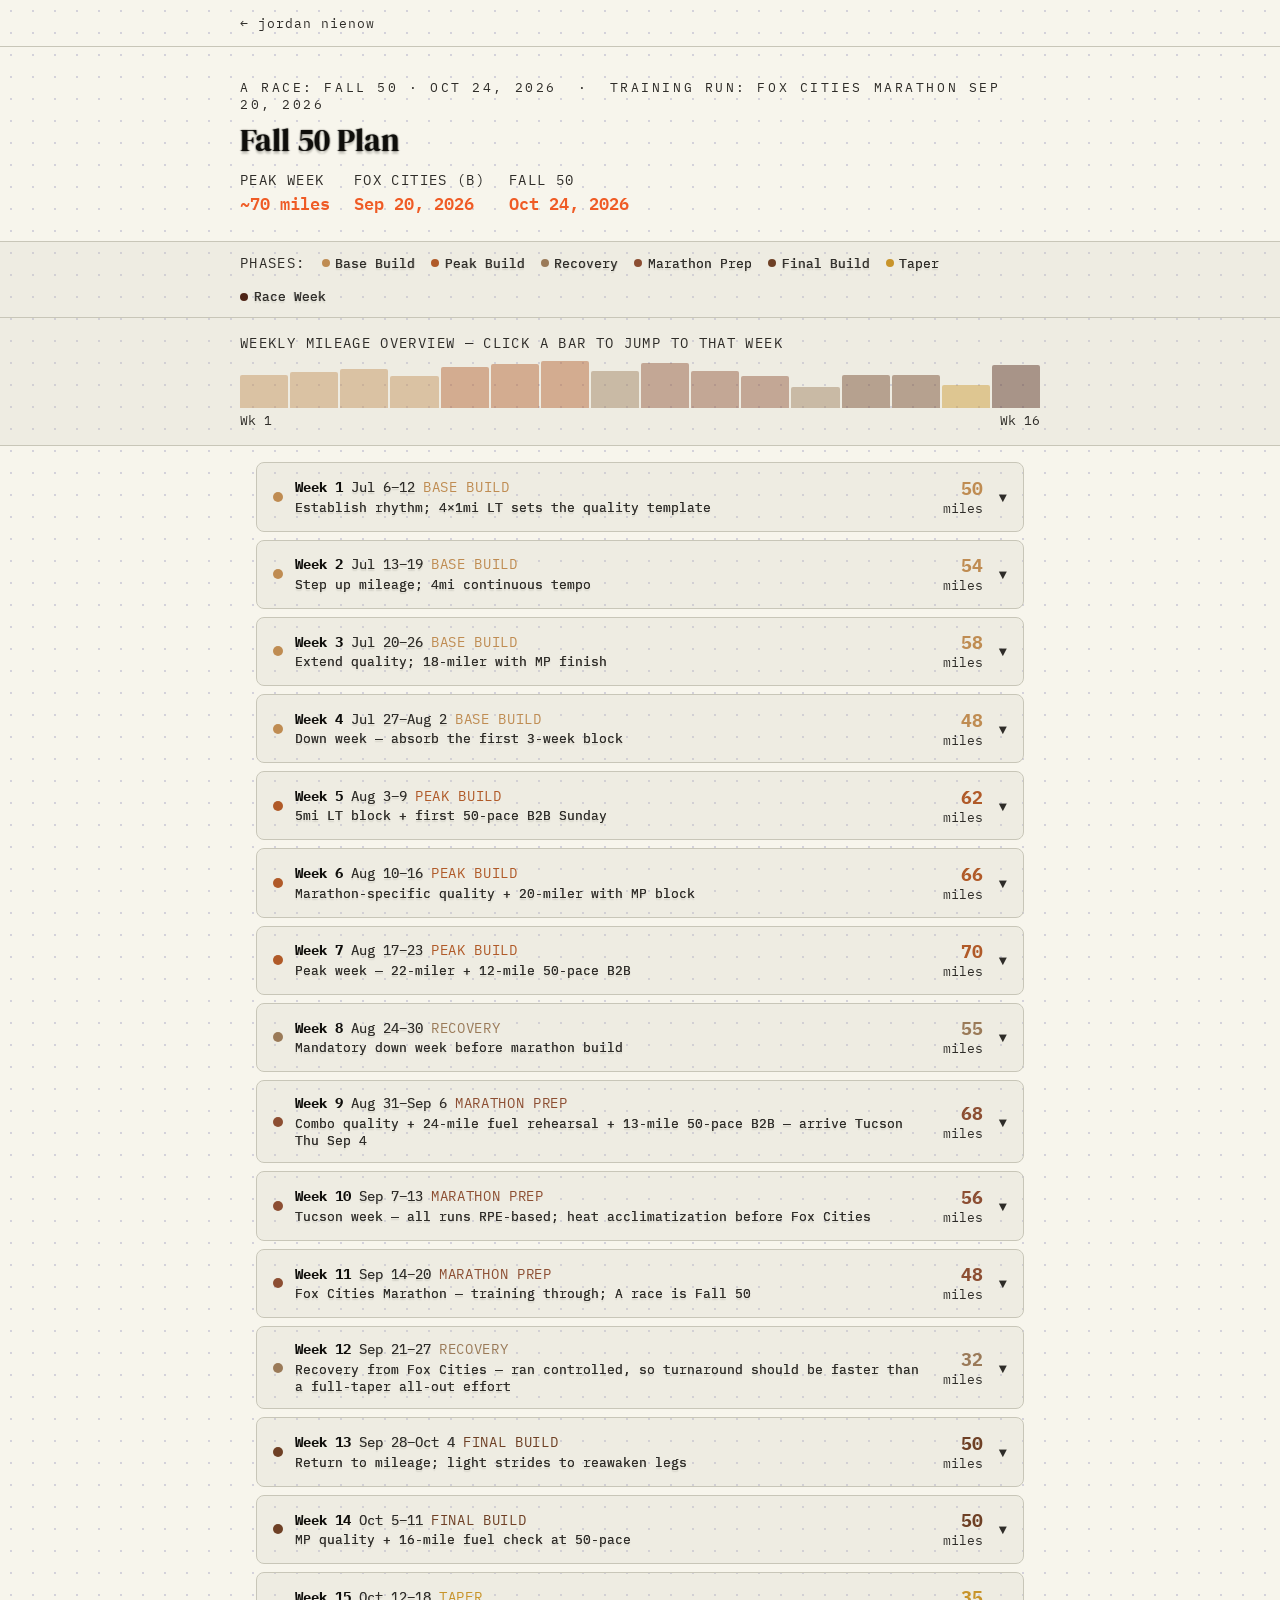
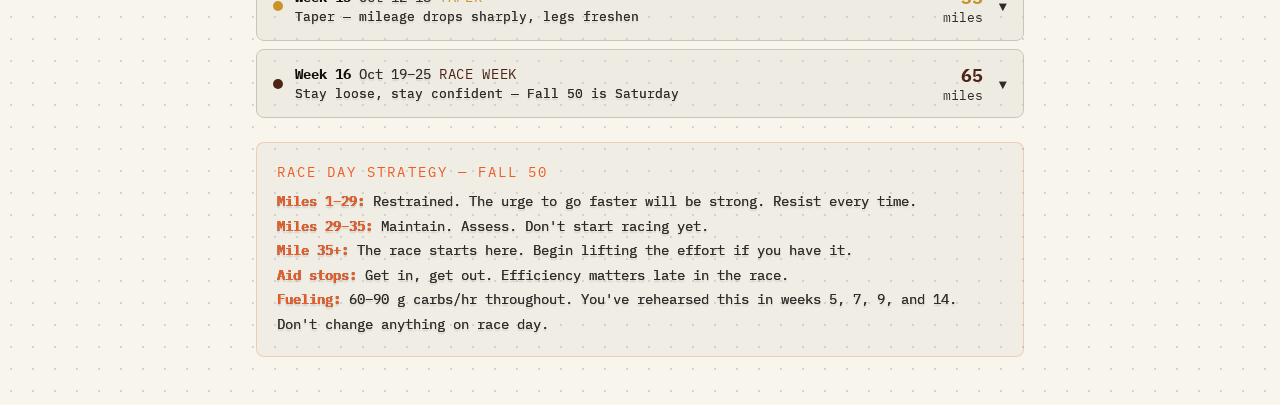
==== commit 3920107e: "deploy: jo7dan/personal-site@76069fc208d5bbf9d97936161a2edaa0c6ea273e" ====
--- a/fall-plan/index.html
+++ b/fall-plan/index.html
@@ -1,6 +1,6 @@
 <!DOCTYPE html><html lang="en"> <head><meta charset="UTF-8"><meta name="viewport" content="width=device-width, initial-scale=1.0"><title>fall &#39;26 plan</title><link rel="preconnect" href="https://fonts.googleapis.com"><link rel="preconnect" href="https://fonts.gstatic.com" crossorigin><link href="https://fonts.googleapis.com/css2?family=DM+Serif+Display&family=IBM+Plex+Mono:wght@400;500&display=swap" rel="stylesheet"><style>:root{--paper: #F7F5EC;--ink: #1C1C1C;--ink-muted: #6A6760;--orange: #EF5B25;--grid: rgba(168, 166, 196, .45);--border-subtle: #C8C6B8;--grid-unit: 22px;--phase-base-build: #BF8C52;--phase-peak-build: #B05A28;--phase-recovery: #9A7A58;--phase-marathon-prep: #8C4E32;--phase-final-build: #6E4025;--phase-taper: #C8942A;--phase-race-week: #4E2416}*,*:before,*:after{box-sizing:border-box;margin:0;padding:0}body{font-family:IBM Plex Mono,Courier New,monospace;background-color:var(--paper);background-image:radial-gradient(circle,var(--grid) 1.2px,transparent 1.2px);background-size:var(--grid-unit) var(--grid-unit);color:var(--ink);min-height:100vh}a{color:inherit;text-decoration:none}.hover-link{color:var(--ink-muted);display:inline-block;padding-bottom:1px;border-bottom:1px solid transparent;transition:color .15s ease,border-color .15s ease}.hover-link:hover{color:var(--ink);border-bottom-color:var(--orange)}
 </style>
-<link rel="stylesheet" href="/_astro/fall-plan.CeCNOz5Q.css"></head> <body>   <div id="back-nav"> <div class="inner"> <a href="/" class="hover-link">← jordan nienow</a> </div> </div> <div id="header"> <div class="inner"> <div class="eyebrow">Fall 50 · Oct 24, 2026 &nbsp;·&nbsp; Fox Cities Marathon Sep 20, 2026</div> <h1>Fall 50 Plan</h1> <div class="stats"> <div><div class="stat-label">Peak Week</div><div class="stat-value">~70 miles</div></div> <div><div class="stat-label">Fox Cities</div><div class="stat-value">Sep 20, 2026</div></div> <div><div class="stat-label">Fall 50</div><div class="stat-value">Oct 24, 2026</div></div> </div> </div> </div> <div id="legend-bar"> <div class="inner"> <span class="legend-label">Phases:</span> <div class="legend-item"><div class="legend-dot" style="background:var(--phase-base-build)"></div><span class="legend-text">Base Build</span></div> <div class="legend-item"><div class="legend-dot" style="background:var(--phase-peak-build)"></div><span class="legend-text">Peak Build</span></div> <div class="legend-item"><div class="legend-dot" style="background:var(--phase-recovery)"></div><span class="legend-text">Recovery</span></div> <div class="legend-item"><div class="legend-dot" style="background:var(--phase-marathon-prep)"></div><span class="legend-text">Marathon Prep</span></div> <div class="legend-item"><div class="legend-dot" style="background:var(--phase-final-build)"></div><span class="legend-text">Final Build</span></div> <div class="legend-item"><div class="legend-dot" style="background:var(--phase-taper)"></div><span class="legend-text">Taper</span></div> <div class="legend-item"><div class="legend-dot" style="background:var(--phase-race-week)"></div><span class="legend-text">Race Week</span></div> </div> </div> <div id="chart-section"> <div class="inner"> <div class="chart-title">Weekly Mileage Overview — click a bar to jump to that week</div> <div id="chart"></div> <div class="chart-labels"><span>Wk 1</span><span>Wk 16</span></div> </div> </div> <div id="weeks"></div> <script>
+<link rel="stylesheet" href="/_astro/fall-plan.CeCNOz5Q.css"></head> <body>   <div id="back-nav"> <div class="inner"> <a href="/" class="hover-link">← jordan nienow</a> </div> </div> <div id="header"> <div class="inner"> <div class="eyebrow">A Race: Fall 50 · Oct 24, 2026 &nbsp;·&nbsp; Training Run: Fox Cities Marathon Sep 20, 2026</div> <h1>Fall 50 Plan</h1> <div class="stats"> <div><div class="stat-label">Peak Week</div><div class="stat-value">~70 miles</div></div> <div><div class="stat-label">Fox Cities (B)</div><div class="stat-value">Sep 20, 2026</div></div> <div><div class="stat-label">Fall 50</div><div class="stat-value">Oct 24, 2026</div></div> </div> </div> </div> <div id="legend-bar"> <div class="inner"> <span class="legend-label">Phases:</span> <div class="legend-item"><div class="legend-dot" style="background:var(--phase-base-build)"></div><span class="legend-text">Base Build</span></div> <div class="legend-item"><div class="legend-dot" style="background:var(--phase-peak-build)"></div><span class="legend-text">Peak Build</span></div> <div class="legend-item"><div class="legend-dot" style="background:var(--phase-recovery)"></div><span class="legend-text">Recovery</span></div> <div class="legend-item"><div class="legend-dot" style="background:var(--phase-marathon-prep)"></div><span class="legend-text">Marathon Prep</span></div> <div class="legend-item"><div class="legend-dot" style="background:var(--phase-final-build)"></div><span class="legend-text">Final Build</span></div> <div class="legend-item"><div class="legend-dot" style="background:var(--phase-taper)"></div><span class="legend-text">Taper</span></div> <div class="legend-item"><div class="legend-dot" style="background:var(--phase-race-week)"></div><span class="legend-text">Race Week</span></div> </div> </div> <div id="chart-section"> <div class="inner"> <div class="chart-title">Weekly Mileage Overview — click a bar to jump to that week</div> <div id="chart"></div> <div class="chart-labels"><span>Wk 1</span><span>Wk 16</span></div> </div> </div> <div id="weeks"></div> <script>
 const _css = getComputedStyle(document.documentElement);
 const _v = (name) => _css.getPropertyValue(name).trim();
 
@@ -87,41 +87,41 @@
     {day:"Sat",workout:"16 miles easy",miles:16,pace:"8:45–9:30",notes:"Shorter long run. Easy effort. Route over rollers."},
     {day:"Sun",workout:"7 miles easy",miles:7,pace:"8:45–9:30",notes:""},
   ]},
-  { week:9, phase:"Marathon Prep", dates:"Aug 31–Sep 6", totalMiles:68, goal:"Combo quality + 24-mile fuel rehearsal + 13-mile 50-pace B2B", days:[
+  { week:9, phase:"Marathon Prep", dates:"Aug 31–Sep 6", totalMiles:68, goal:"Combo quality + 24-mile fuel rehearsal + 13-mile 50-pace B2B — arrive Tucson Thu Sep 4", days:[
     {day:"Mon",workout:"4 miles recovery",miles:4,pace:"8:45–9:30",notes:""},
     {day:"Tue",workout:"2mi WU + 3mi @ MP + 2mi @ LT + 1mi CD",miles:8,pace:"WU/CD: 8:45–9:00 | MP: 7:38–7:50 | LT: 6:55–7:05",notes:"Combination session: start at marathon pace, then shift up to LT. Teaches gear-changing and is specific to Fox Cities execution. The LT miles at the end will be genuinely hard off the MP work."},
-    {day:"Wed",workout:"8 miles easy",miles:8,pace:"8:45–9:30",notes:""},
-    {day:"Thu",workout:"7 miles easy + 6×20s strides",miles:7,pace:"8:45–9:30 | Strides: ~6:00 effort",notes:""},
-    {day:"Fri",workout:"4 miles easy",miles:4,pace:"8:45–9:30",notes:"Short day before a massive weekend. Eat and sleep well tonight."},
-    {day:"Sat",workout:"24 miles — full fuel rehearsal",miles:24,pace:"8:45–9:30",notes:"Fuel rehearsal: 60–90 g carbs/hr using exact race nutrition (Hammer gels, Gatorade, Coke). Practice your aid-station routine. Route over rollers. Biggest single training run. Sleep and eat very well Friday."},
-    {day:"Sun",workout:"13 miles @ 50-pace",miles:13,pace:"8:40–8:50",notes:"B2B at 50-pace after 24 miles Saturday. The point isn't speed — it's executing at goal pace on trained legs. This is the hardest B2B of the plan and a strong predictor of race readiness."},
-  ]},
-  { week:10, phase:"Marathon Prep", dates:"Sep 7–13", totalMiles:56, goal:"MP-focused tune-up before Fox Cities", days:[
-    {day:"Mon",workout:"4 miles recovery",miles:4,pace:"8:45–9:30",notes:"Big weekend is behind you. Take this easy."},
-    {day:"Tue",workout:"2mi WU + 4mi @ MP + 1mi CD",miles:7,pace:"WU/CD: 8:45–9:00 | MP: 7:38–7:50",notes:"4 miles at marathon goal pace. Two weeks out from Fox Cities, this should start feeling familiar and controlled, not desperate."},
-    {day:"Wed",workout:"8 miles easy",miles:8,pace:"8:45–9:30",notes:""},
-    {day:"Thu",workout:"8 miles easy + 6×20s strides",miles:8,pace:"8:45–9:30 | Strides: ~6:00 effort",notes:""},
-    {day:"Fri",workout:"5 miles easy",miles:5,pace:"8:45–9:30",notes:""},
-    {day:"Sat",workout:"16 miles: 11 easy + last 5 @ MP",miles:16,pace:"Miles 1–11: 8:45–9:00 | Miles 12–16: 7:38–7:50",notes:"Last significant long run before Fox Cities. 5 miles at MP off fatigue. Run over rollers. Confidence session — execute it well."},
-    {day:"Sun",workout:"9 miles easy",miles:9,pace:"8:45–9:30",notes:""},
-  ]},
-  { week:11, phase:"Race Week", dates:"Sep 14–20", totalMiles:48, goal:"Fox Cities Marathon — controlled training effort", days:[
-    {day:"Mon",workout:"4 miles easy",miles:4,pace:"8:45–9:30",notes:"Taper into Fox Cities. Keep it easy."},
-    {day:"Tue",workout:"1mi WU + 3×1mi @ MP (90s jog) + 1mi CD",miles:6,pace:"WU/CD: 8:45–9:00 | MP: 7:38–7:50",notes:"Light reminder session. 3 miles at MP to keep legs sharp. Do not race this."},
+    {day:"Wed",workout:"8 miles easy",miles:8,pace:"8:45–9:30",notes:"Option: swap today's easy 8 with the 24-miler on Saturday, doing the big run here in Manitowoc before leaving for Tucson. Cleanest way to avoid running 24 miles in September desert heat."},
+    {day:"Thu",workout:"7 miles easy + 6×20s strides",miles:7,pace:"effort-based (Tucson heat)",notes:"Arriving in Tucson today (~2,400 ft elevation, ~78–85°F at 5am during monsoon season). Start before 5:30am — no outdoor running after 6:30am. Run by effort, not pace; expect 30–60 sec/mi slower than Manitowoc. Strides by feel, not the watch."},
+    {day:"Fri",workout:"4 miles easy",miles:4,pace:"effort-based (Tucson heat)",notes:"Tucson day 2. Short day before the biggest run of the plan. 5am start. Eat a lot and sleep well tonight — tomorrow is massive."},
+    {day:"Sat",workout:"24 miles — full fuel rehearsal",miles:24,pace:"effort-based (Tucson heat)",notes:"Biggest single run of the plan — in Tucson September heat. If you swapped this to Wed in Manitowoc: do an easy 8 here instead. If running in Tucson: start at 4:00am (sunrise ~6:15am — a 4am start gets 14–16 miles done before the worst heat). Run entirely by RPE, not GPS pace — 8:45–9:30 effort is the target, wherever the watch lands. Increase fluids to 20–24 oz/hr on top of the 60–90 g carb protocol. Treadmill is valid if the hotel has good equipment. Fueling protocol stays identical regardless of where you run."},
+    {day:"Sun",workout:"13 miles @ 50-pace",miles:13,pace:"effort-based (Tucson heat)",notes:"B2B at 50-pace after 24 miles Saturday — in Tucson heat. Start by 5am. Run by RPE: the physiological stress is what matters, not the GPS number. Accept 9:00–9:30/mi pace in the heat; the adaptation is identical to hitting 8:40–8:50 at home. Increase fluids. This is the hardest B2B of the plan and the strongest predictor of Fall 50 readiness — complete it."},
+  ]},
+  { week:10, phase:"Marathon Prep", dates:"Sep 7–13", totalMiles:56, goal:"Tucson week — all runs RPE-based; heat acclimatization before Fox Cities", days:[
+    {day:"Mon",workout:"4 miles recovery",miles:4,pace:"effort-based (Tucson heat)",notes:"Big weekend is behind you. Very gentle. 5am start. The back-to-back is done — protect recovery today."},
+    {day:"Tue",workout:"2mi WU + 4mi @ MP + 1mi CD",miles:7,pace:"WU/CD: effort-easy | MP: effort-based",notes:"Key quality session in Tucson heat. Treadmill is the cleanest option — pace-controlled and air-conditioned. If running outside, start before 5am and run the MP segment at 'controlled hard' RPE (you could hold a short sentence, barely). Accept whatever pace the heat yields — the neuromuscular stimulus is what counts. Two weeks from Fox Cities, this should feel controlled, not desperate."},
+    {day:"Wed",workout:"8 miles easy",miles:8,pace:"effort-based (Tucson heat)",notes:"5am start. Pure effort-based running — ignore GPS pace. Seek shade on route (Rillito River Park or Sabino Canyon area). Fluids every 15–20 min."},
+    {day:"Thu",workout:"8 miles easy + 6×20s strides",miles:8,pace:"effort-based (Tucson heat)",notes:"5am start. Strides by feel, not the watch. You're building heat acclimatization — the aerobic work is happening even if the pace looks slow."},
+    {day:"Fri",workout:"5 miles easy",miles:5,pace:"effort-based (Tucson heat)",notes:"Last day in Tucson. Short and easy. Two weeks of heat training means Fox Cities conditions (likely 55–70°F, sea level) will feel dramatically easier — that's a real physiological advantage walking into race week."},
+    {day:"Sat",workout:"16 miles: 11 easy + last 5 @ MP",miles:16,pace:"Miles 1–11: 8:45–9:00 | Miles 12–16: 7:38–7:50",notes:"Back home in Manitowoc. Execute this one as written — legs will feel noticeably fresher running in Wisconsin conditions after two weeks in Tucson heat. Last significant long run before Fox Cities. 5 miles at MP off fatigue. Confidence session."},
+    {day:"Sun",workout:"9 miles easy",miles:9,pace:"8:45–9:30",notes:"Back home. Easy shake-out. The Tucson block is behind you."},
+  ]},
+  { week:11, phase:"Marathon Prep", dates:"Sep 14–20", totalMiles:48, goal:"Fox Cities Marathon — training through; A race is Fall 50", days:[
+    {day:"Mon",workout:"4 miles easy",miles:4,pace:"8:45–9:30",notes:"Normal training week — no taper mindset. Keep this genuinely easy."},
+    {day:"Tue",workout:"1mi WU + 3×1mi @ MP (90s jog) + 1mi CD",miles:6,pace:"WU/CD: 8:45–9:00 | MP: 7:38–7:50",notes:"3 miles at MP to keep legs sharp. Execute this cleanly — you're not treating this as a taper week, but don't add extra work either."},
     {day:"Wed",workout:"5 miles easy",miles:5,pace:"8:45–9:30",notes:""},
-    {day:"Thu",workout:"4 miles easy + 4×20s strides",miles:4,pace:"8:45–9:30 | Strides: ~6:00 effort",notes:"Light strides to keep legs feeling sharp before the race."},
-    {day:"Fri",workout:"3 miles easy",miles:3,pace:"8:45–9:30",notes:"Short shakeout. Expo day — stay off your feet after this. Eat well, hydrate, prep gear."},
+    {day:"Thu",workout:"4 miles easy + 4×20s strides",miles:4,pace:"8:45–9:30 | Strides: ~6:00 effort",notes:"Strides keep the legs sharp heading into race day."},
+    {day:"Fri",workout:"3 miles easy",miles:3,pace:"8:45–9:30",notes:"Shakeout. Expo if there is one — stay off feet after this. Eat well, hydrate, prep gear."},
     {day:"Sat",workout:"Rest — walk only",miles:0,pace:"—",notes:"Full rest. Carb-load. Lay out your gear. Sleep early."},
-    {day:"Sun",workout:"🏁 Fox Cities Marathon",miles:26.2,pace:"controlled effort",notes:"This is a training run with a bib. Run controlled — the goal is to leave something in the tank for October. Don't go out hot; patient execution through the back half."},
-  ]},
-  { week:12, phase:"Recovery", dates:"Sep 21–27", totalMiles:28, goal:"Full recovery from Fox Cities — zero quality, nothing over 6 miles", days:[
-    {day:"Mon",workout:"Rest or 3 miles walk/jog",miles:3,pace:"Easy / walk",notes:"Day after the marathon. Rest or very gentle walk/jog only. Your body just ran 26.2 miles at hard effort — it needs recovery."},
-    {day:"Tue",workout:"4 miles easy",miles:4,pace:"8:45–9:30",notes:"No quality. No strides. Just easy miles."},
-    {day:"Wed",workout:"4 miles easy",miles:4,pace:"8:45–9:30",notes:""},
-    {day:"Thu",workout:"3 miles easy",miles:3,pace:"8:45–9:30",notes:""},
-    {day:"Fri",workout:"3 miles easy",miles:3,pace:"8:45–9:30",notes:""},
-    {day:"Sat",workout:"6 miles easy",miles:6,pace:"8:45–9:30",notes:"Nothing over 6 miles this week. Zero quality. If legs are still heavy, drop to 4."},
-    {day:"Sun",workout:"5 miles easy",miles:5,pace:"8:45–9:30",notes:"End of recovery week. If legs still feel heavy, extend recovery into week 13."},
+    {day:"Sun",workout:"🏁 Fox Cities Marathon",miles:26.2,pace:"controlled effort",notes:"Race it — sub-3 is still the goal. You're training through, so legs won't be as sharp as a full taper, but the fitness is there. Run patient and controlled through the first half; don't panic if the first few miles feel heavy — that's normal without a full taper. Negative split if you can. Leave a bit in the tank — the Fall 50 is 34 days away. A strong controlled sub-3 is the outcome you want."},
+  ]},
+  { week:12, phase:"Recovery", dates:"Sep 21–27", totalMiles:32, goal:"Recovery from Fox Cities — ran controlled, so turnaround should be faster than a full-taper all-out effort", days:[
+    {day:"Mon",workout:"Rest or 3 miles walk/jog",miles:3,pace:"Easy / walk",notes:"Day after the marathon. Rest or very gentle walk/jog only. You ran it controlled without a full taper — your body took a hit but not quite the same hole as an all-out race. Listen to your legs; don't force it."},
+    {day:"Tue",workout:"4 miles easy",miles:4,pace:"8:45–9:30",notes:"No quality. No strides. Easy miles only."},
+    {day:"Wed",workout:"5 miles easy",miles:5,pace:"8:45–9:30",notes:"If legs still feel heavy, drop to 3–4 miles. No ego."},
+    {day:"Thu",workout:"5 miles easy",miles:5,pace:"8:45–9:30",notes:""},
+    {day:"Fri",workout:"4 miles easy",miles:4,pace:"8:45–9:30",notes:""},
+    {day:"Sat",workout:"8 miles easy",miles:8,pace:"8:45–9:30",notes:"Light return to longer mileage. If legs still feel heavy, cap it at 6. Zero quality this week regardless."},
+    {day:"Sun",workout:"3 miles easy",miles:3,pace:"8:45–9:30",notes:"End of recovery week. If legs are feeling good, you're ready for the final build. If they're still heavy, carry the conservatism into week 13."},
   ]},
   { week:13, phase:"Final Build", dates:"Sep 28–Oct 4", totalMiles:50, goal:"Return to mileage; light strides to reawaken legs", days:[
     {day:"Mon",workout:"4 miles recovery",miles:4,pace:"8:45–9:30",notes:""},
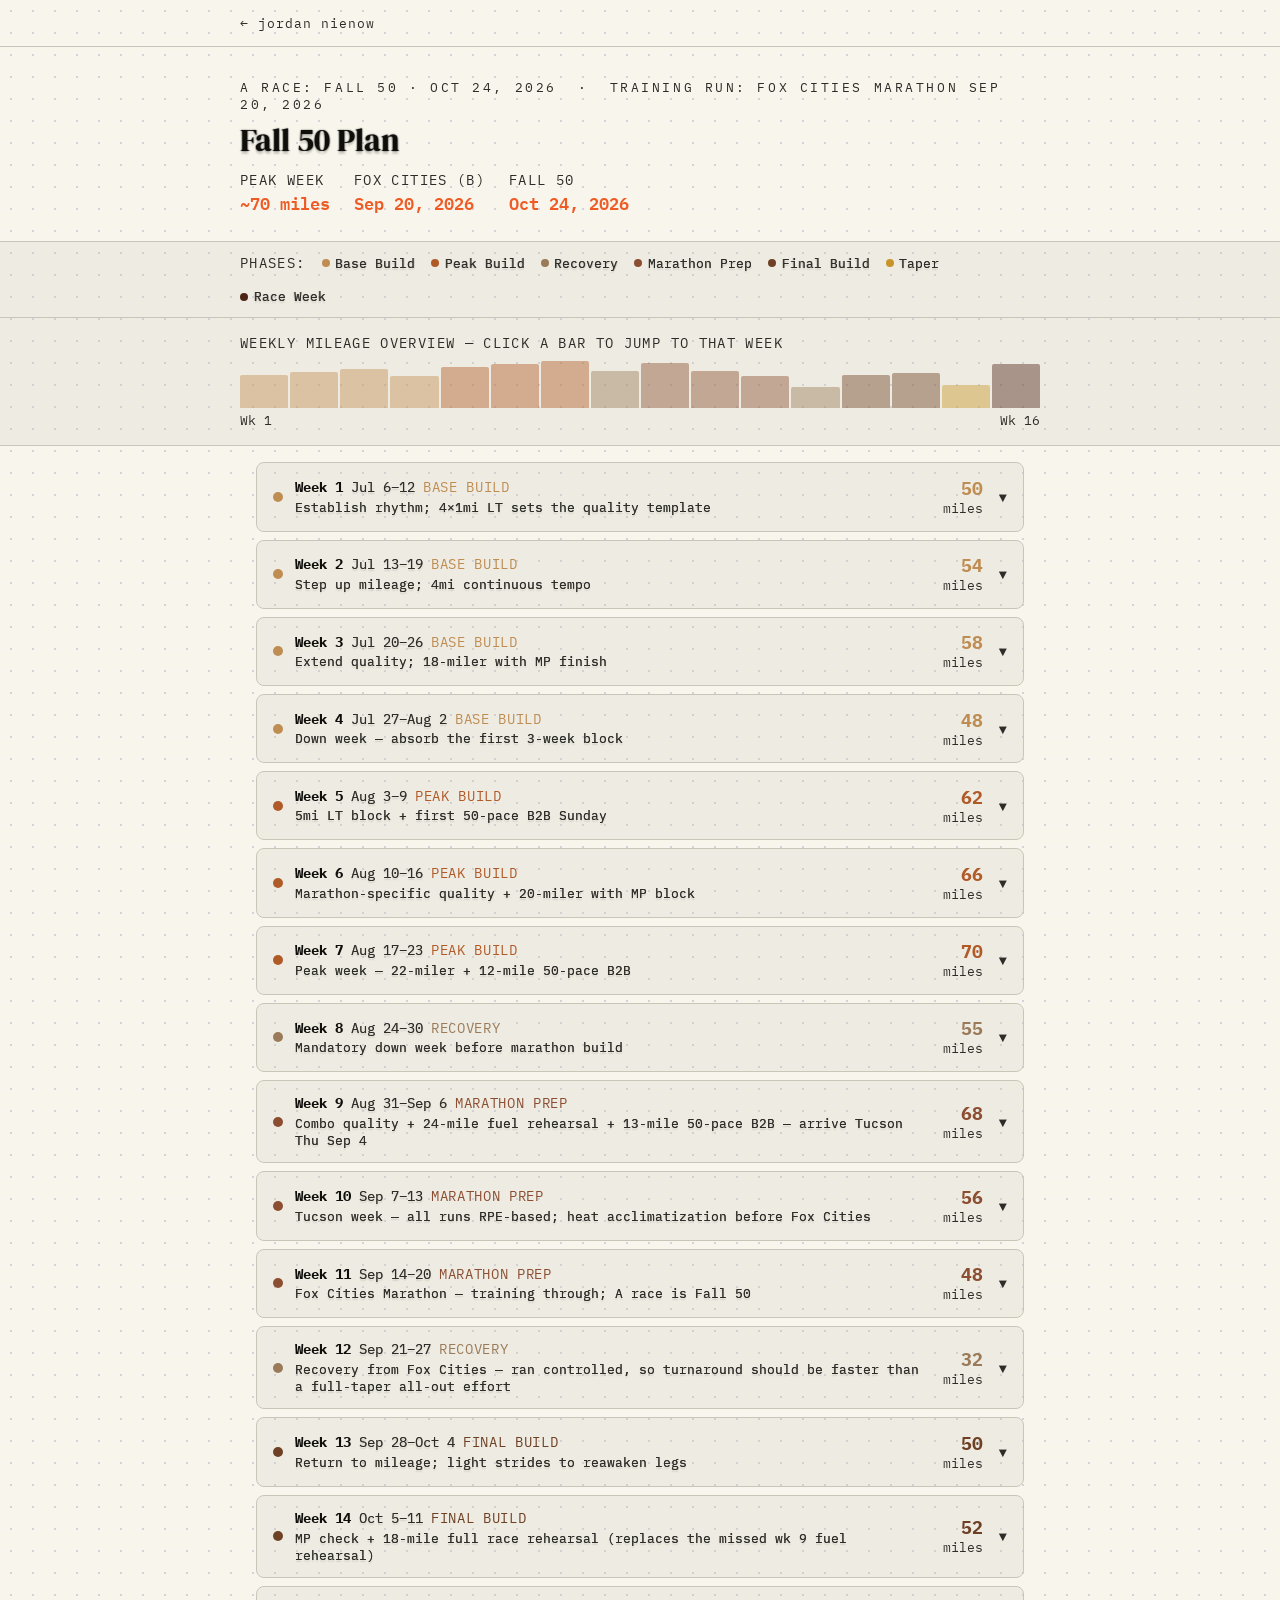
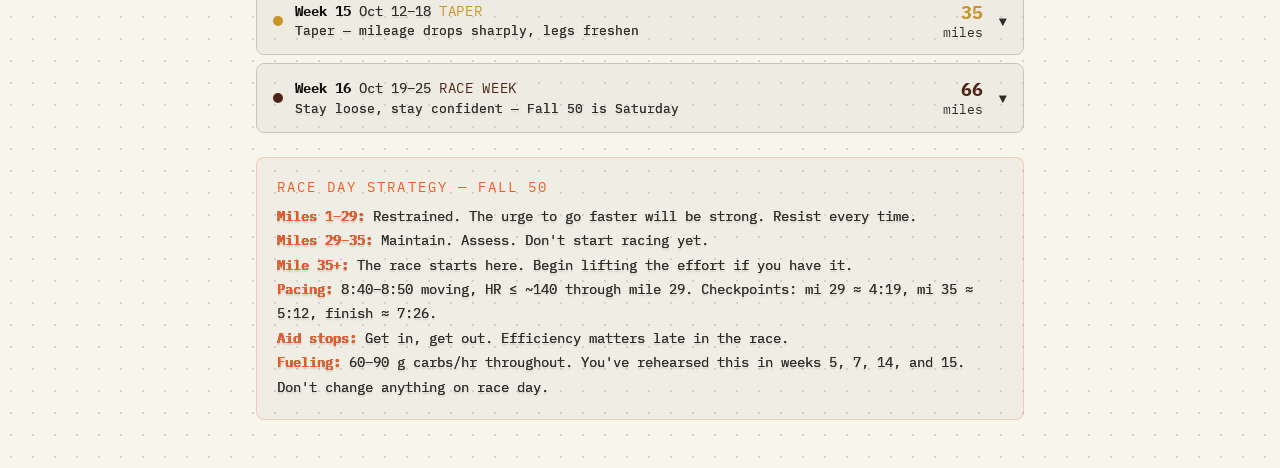
==== commit b927460e: "deploy: jo7dan/personal-site@3bf57d8f0fc66d229762689c92f8d04ab523a7f4" ====
--- a/fall-plan/index.html
+++ b/fall-plan/index.html
@@ -132,31 +132,31 @@
     {day:"Sat",workout:"14 miles easy",miles:14,pace:"8:45–9:30",notes:"Return to longer long run. Easy effort over rollers. Legs should feel much fresher than wk 11."},
     {day:"Sun",workout:"6 miles easy",miles:6,pace:"8:45–9:30",notes:""},
   ]},
-  { week:14, phase:"Final Build", dates:"Oct 5–11", totalMiles:50, goal:"MP quality + 16-mile fuel check at 50-pace", days:[
-    {day:"Mon",workout:"4 miles recovery",miles:4,pace:"8:45–9:30",notes:""},
-    {day:"Tue",workout:"2mi WU + 3mi @ MP + 2mi CD",miles:7,pace:"WU/CD: 8:45–9:00 | MP: 7:38–7:50",notes:"3 miles at marathon pace to confirm the legs are back. Should feel comfortable — you have marathon fitness from Fox Cities."},
-    {day:"Wed",workout:"7 miles easy",miles:7,pace:"8:45–9:30",notes:""},
-    {day:"Thu",workout:"7 miles easy + 6×20s strides",miles:7,pace:"8:45–9:30 | Strides: ~6:00 effort",notes:""},
-    {day:"Fri",workout:"5 miles easy",miles:5,pace:"8:45–9:30",notes:""},
-    {day:"Sat",workout:"16 miles: 12 easy + last 4 @ 50-pace",miles:16,pace:"Miles 1–12: 8:45–9:00 | Miles 13–16: 8:40–8:50",notes:"Final fuel rehearsal. 60–90 g carbs/hr throughout. Last 4 miles at Fall 50 goal pace to confirm pacing and fueling are dialed. Route over rollers."},
+  { week:14, phase:"Final Build", dates:"Oct 5–11", totalMiles:52, goal:"MP check + 18-mile full race rehearsal (replaces the missed wk 9 fuel rehearsal)", days:[
+    {day:"Mon",workout:"4 miles recovery",miles:4,pace:"8:45–9:30",notes:""},
+    {day:"Tue",workout:"2mi WU + 3mi @ MP + 2mi CD",miles:7,pace:"WU/CD: 8:45–9:00 | MP: 7:38–7:50",notes:"3 miles at marathon pace to confirm the legs are back. Should feel comfortable — you have marathon fitness from Fox Cities. Fatigue check: Oct 3–4 HR ran ~10 bpm high at normal easy pace/power. If HR climbs above ~160 on the MP miles or 7:45 feels like work, stop after 2 and jog home — the marathon is still in your legs."},
+    {day:"Wed",workout:"7 miles easy",miles:7,pace:"8:50–9:15 (HR ≤ ~135)",notes:"Genuinely easy — recent easy days have drifted to 8:20–8:35. Gut training: take 1–2 gels mid-run to build carb tolerance for 7+ hours of fueling."},
+    {day:"Thu",workout:"7 miles easy + 6×20s strides",miles:7,pace:"8:50–9:15 (HR ≤ ~135) | Strides: ~6:00 effort",notes:"Same as Wed: easy, HR-capped, 1–2 gels mid-run. Note your HR at easy pace — it decides Saturday's distance."},
+    {day:"Fri",workout:"5 miles easy",miles:5,pace:"8:45–9:30",notes:""},
+    {day:"Sat",workout:"18 miles: 12 easy + last 6 @ 50-pace",miles:18,pace:"Miles 1–12: 8:45–9:00 | Miles 13–18: 8:40–8:50",notes:"Full race rehearsal — the 24-mile fuel rehearsal in wk 9 didn't happen, so this one counts. Race shoes (Superblast 3 only has ~15 mi on it), race kit, race-morning breakfast. 75–90 g carbs/hr starting mile 1. Practice 2–3 aid stops under 60s each. Route over rollers. Fallback: if Tue/Thu HR is still running ~8+ bpm high at easy pace, run 16 (12 easy + 4 @ 50-pace) instead."},
     {day:"Sun",workout:"4 miles easy",miles:4,pace:"8:45–9:30",notes:""},
   ]},
   { week:15, phase:"Taper", dates:"Oct 12–18", totalMiles:35, goal:"Taper — mileage drops sharply, legs freshen", days:[
     {day:"Mon",workout:"3 miles recovery",miles:3,pace:"8:45–9:30",notes:"Taper begins. Resist the urge to do more. The hay is in the barn."},
     {day:"Tue",workout:"2mi WU + 2mi @ MP + 1mi CD",miles:5,pace:"WU/CD: 8:45–9:00 | MP: 7:38–7:50",notes:"Short and sharp. 2 miles at MP should feel very easy by now. Don't add anything."},
     {day:"Wed",workout:"5 miles easy",miles:5,pace:"8:45–9:30",notes:""},
-    {day:"Thu",workout:"5 miles easy + 6×20s strides",miles:5,pace:"8:45–9:30 | Strides: ~6:00 effort",notes:"Last strides session before the race."},
+    {day:"Thu",workout:"5 miles easy + 6×20s strides",miles:5,pace:"8:45–9:30 | Strides: ~6:00 effort",notes:"Last strides session before the race. Cold-weather gear check: late-October Door County mornings can be 30s–40s °F with wind off the lake. Run this one early and test race-day layers, gloves, and anything you plan to shed."},
     {day:"Fri",workout:"4 miles easy",miles:4,pace:"8:45–9:30",notes:""},
-    {day:"Sat",workout:"10 miles easy",miles:10,pace:"8:45–9:30",notes:"Last easy double-digit run. Relax. Stay off your feet for the rest of the day."},
+    {day:"Sat",workout:"10 miles: 7 easy + last 3 @ 50-pace",miles:10,pace:"Miles 1–7: 8:45–9:15 | Miles 8–10: 8:40–8:50",notes:"Last double-digit run. Race shoes and race fueling. The 50-pace miles are about locking in what 8:45 feels like on fresh legs — on race morning it will feel too easy, and that's the point. Stay off your feet for the rest of the day."},
     {day:"Sun",workout:"3 miles easy",miles:3,pace:"8:45–9:30",notes:""},
   ]},
-  { week:16, phase:"Race Week", dates:"Oct 19–25", totalMiles:65, goal:"Stay loose, stay confident — Fall 50 is Saturday", days:[
+  { week:16, phase:"Race Week", dates:"Oct 19–25", totalMiles:66, goal:"Stay loose, stay confident — Fall 50 is Saturday", days:[
     {day:"Mon",workout:"4 miles easy",miles:4,pace:"8:45–9:30",notes:""},
     {day:"Tue",workout:"2mi WU + 4×1:00 @ MP (1:00 jog) + 1mi CD",miles:4,pace:"WU/CD: 8:45–9:00 | MP: 7:38–7:50",notes:"4×1-minute surges at MP. Just waking the legs up. Total quality: 4 minutes. Don't overthink this."},
     {day:"Wed",workout:"4 miles easy",miles:4,pace:"8:45–9:30",notes:""},
     {day:"Thu",workout:"3 miles easy",miles:3,pace:"8:45–9:30",notes:"Keep it short. Don't add anything."},
     {day:"Fri",workout:"Rest + 10 min shakeout",miles:1,pace:"Easy",notes:"Full rest or very short shakeout jog (10 minutes max). Eat well. Hydrate. Lay out your gear. Sleep early. You've done the work."},
-    {day:"Sat",workout:"🏆 Fall 50",miles:50,pace:"easy effort",notes:"Restrained through mile 29 — the urge to go faster will be strong, resist it. The race starts at mile 35. Get in and out of aid stations efficiently. Fuel 60–90 g/hr — you've rehearsed this. Run downhills honestly. Execute."},
+    {day:"Sat",workout:"🏆 Fall 50",miles:50,pace:"Moving 8:40–8:50 | HR ≤ ~140 through mi 29 | sub-7:30 = 9:00/mi all-in",notes:"Restrained through mile 29 — the urge to go faster will be strong, resist it. Watch should read ~8:40–8:45 moving (GPS ran ~0.8% long at Fox Cities). Budget ~10 min total for aid and bathroom stops. Checkpoints at 8:55/mi all-in: mi 10 ≈ 1:29 · mi 20 ≈ 2:58 · mi 25 ≈ 3:43 · mi 29 ≈ 4:19 · mi 35 ≈ 5:12 · finish ≈ 7:26. Marathon lesson: at Fox Cities you opened 20–30 s/mi faster than planned and gave back ~6 min in the second half. Being ahead of these checkpoints early is a warning, not a cushion. The race starts at mile 35. Fuel 60–90 g/hr from the start — you've rehearsed this. Run downhills honestly. Execute."},
     {day:"Sun",workout:"Rest",miles:0,pace:"—",notes:"You ran 50 miles yesterday. Rest."},
   ]},
 ];
@@ -305,8 +305,9 @@
       <strong>Miles 1–29:</strong> Restrained. The urge to go faster will be strong. Resist every time.<br>
       <strong>Miles 29–35:</strong> Maintain. Assess. Don't start racing yet.<br>
       <strong>Mile 35+:</strong> The race starts here. Begin lifting the effort if you have it.<br>
+      <strong>Pacing:</strong> 8:40–8:50 moving, HR ≤ ~140 through mile 29. Checkpoints: mi 29 ≈ 4:19, mi 35 ≈ 5:12, finish ≈ 7:26.<br>
       <strong>Aid stops:</strong> Get in, get out. Efficiency matters late in the race.<br>
-      <strong>Fueling:</strong> 60–90 g carbs/hr throughout. You've rehearsed this in weeks 5, 7, 9, and 14. Don't change anything on race day.
+      <strong>Fueling:</strong> 60–90 g carbs/hr throughout. You've rehearsed this in weeks 5, 7, 14, and 15. Don't change anything on race day.
     </div>
   </div>
 `);
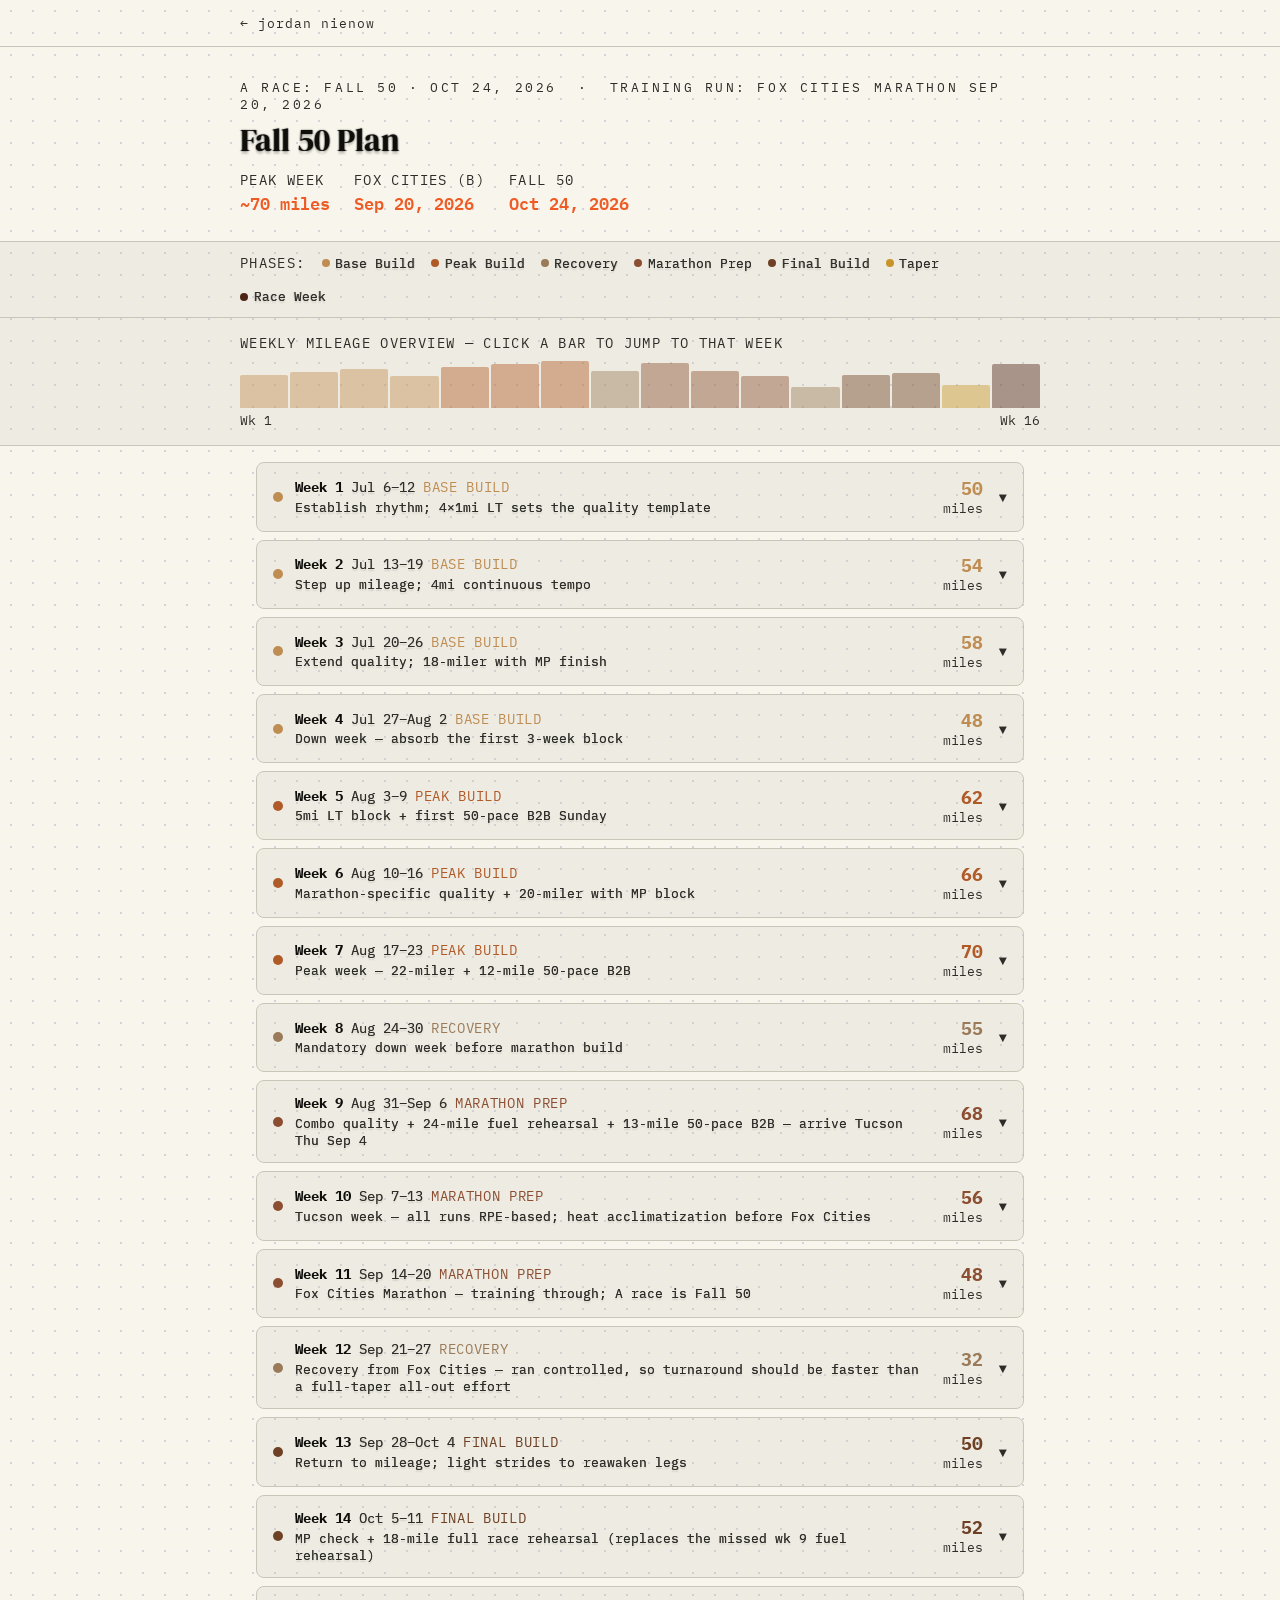
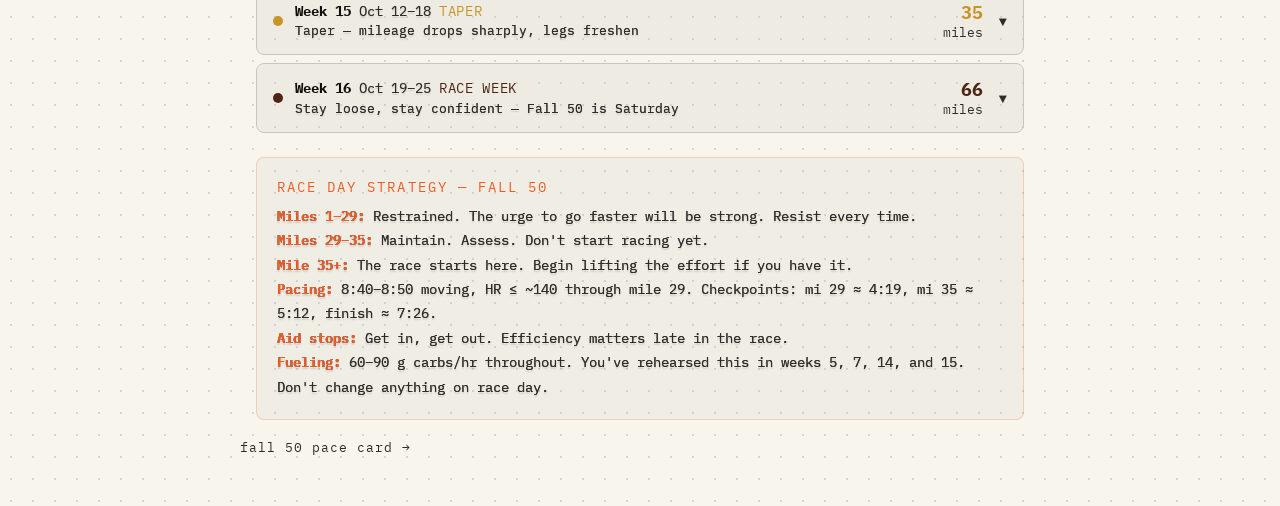
==== commit b566dfa7: "deploy" ====
--- a/fall-plan/index.html
+++ b/fall-plan/index.html
@@ -1,6 +1,6 @@
 <!DOCTYPE html><html lang="en"> <head><meta charset="UTF-8"><meta name="viewport" content="width=device-width, initial-scale=1.0"><title>fall &#39;26 plan</title><link rel="preconnect" href="https://fonts.googleapis.com"><link rel="preconnect" href="https://fonts.gstatic.com" crossorigin><link href="https://fonts.googleapis.com/css2?family=DM+Serif+Display&family=IBM+Plex+Mono:wght@400;500&display=swap" rel="stylesheet"><style>:root{--paper: #F7F5EC;--ink: #1C1C1C;--ink-muted: #6A6760;--orange: #EF5B25;--grid: rgba(168, 166, 196, .45);--border-subtle: #C8C6B8;--grid-unit: 22px;--phase-base-build: #BF8C52;--phase-peak-build: #B05A28;--phase-recovery: #9A7A58;--phase-marathon-prep: #8C4E32;--phase-final-build: #6E4025;--phase-taper: #C8942A;--phase-race-week: #4E2416}*,*:before,*:after{box-sizing:border-box;margin:0;padding:0}body{font-family:IBM Plex Mono,Courier New,monospace;background-color:var(--paper);background-image:radial-gradient(circle,var(--grid) 1.2px,transparent 1.2px);background-size:var(--grid-unit) var(--grid-unit);color:var(--ink);min-height:100vh}a{color:inherit;text-decoration:none}.hover-link{color:var(--ink-muted);display:inline-block;padding-bottom:1px;border-bottom:1px solid transparent;transition:color .15s ease,border-color .15s ease}.hover-link:hover{color:var(--ink);border-bottom-color:var(--orange)}
 </style>
-<link rel="stylesheet" href="/_astro/fall-plan.CeCNOz5Q.css"></head> <body>   <div id="back-nav"> <div class="inner"> <a href="/" class="hover-link">← jordan nienow</a> </div> </div> <div id="header"> <div class="inner"> <div class="eyebrow">A Race: Fall 50 · Oct 24, 2026 &nbsp;·&nbsp; Training Run: Fox Cities Marathon Sep 20, 2026</div> <h1>Fall 50 Plan</h1> <div class="stats"> <div><div class="stat-label">Peak Week</div><div class="stat-value">~70 miles</div></div> <div><div class="stat-label">Fox Cities (B)</div><div class="stat-value">Sep 20, 2026</div></div> <div><div class="stat-label">Fall 50</div><div class="stat-value">Oct 24, 2026</div></div> </div> </div> </div> <div id="legend-bar"> <div class="inner"> <span class="legend-label">Phases:</span> <div class="legend-item"><div class="legend-dot" style="background:var(--phase-base-build)"></div><span class="legend-text">Base Build</span></div> <div class="legend-item"><div class="legend-dot" style="background:var(--phase-peak-build)"></div><span class="legend-text">Peak Build</span></div> <div class="legend-item"><div class="legend-dot" style="background:var(--phase-recovery)"></div><span class="legend-text">Recovery</span></div> <div class="legend-item"><div class="legend-dot" style="background:var(--phase-marathon-prep)"></div><span class="legend-text">Marathon Prep</span></div> <div class="legend-item"><div class="legend-dot" style="background:var(--phase-final-build)"></div><span class="legend-text">Final Build</span></div> <div class="legend-item"><div class="legend-dot" style="background:var(--phase-taper)"></div><span class="legend-text">Taper</span></div> <div class="legend-item"><div class="legend-dot" style="background:var(--phase-race-week)"></div><span class="legend-text">Race Week</span></div> </div> </div> <div id="chart-section"> <div class="inner"> <div class="chart-title">Weekly Mileage Overview — click a bar to jump to that week</div> <div id="chart"></div> <div class="chart-labels"><span>Wk 1</span><span>Wk 16</span></div> </div> </div> <div id="weeks"></div> <script>
+<link rel="stylesheet" href="/_astro/fall-plan.z354D74Q.css"></head> <body>   <div id="back-nav"> <div class="inner"> <a href="/" class="hover-link">← jordan nienow</a> </div> </div> <div id="header"> <div class="inner"> <div class="eyebrow">A Race: Fall 50 · Oct 24, 2026 &nbsp;·&nbsp; Training Run: Fox Cities Marathon Sep 20, 2026</div> <h1>Fall 50 Plan</h1> <div class="stats"> <div><div class="stat-label">Peak Week</div><div class="stat-value">~70 miles</div></div> <div><div class="stat-label">Fox Cities (B)</div><div class="stat-value">Sep 20, 2026</div></div> <div><div class="stat-label">Fall 50</div><div class="stat-value">Oct 24, 2026</div></div> </div> </div> </div> <div id="legend-bar"> <div class="inner"> <span class="legend-label">Phases:</span> <div class="legend-item"><div class="legend-dot" style="background:var(--phase-base-build)"></div><span class="legend-text">Base Build</span></div> <div class="legend-item"><div class="legend-dot" style="background:var(--phase-peak-build)"></div><span class="legend-text">Peak Build</span></div> <div class="legend-item"><div class="legend-dot" style="background:var(--phase-recovery)"></div><span class="legend-text">Recovery</span></div> <div class="legend-item"><div class="legend-dot" style="background:var(--phase-marathon-prep)"></div><span class="legend-text">Marathon Prep</span></div> <div class="legend-item"><div class="legend-dot" style="background:var(--phase-final-build)"></div><span class="legend-text">Final Build</span></div> <div class="legend-item"><div class="legend-dot" style="background:var(--phase-taper)"></div><span class="legend-text">Taper</span></div> <div class="legend-item"><div class="legend-dot" style="background:var(--phase-race-week)"></div><span class="legend-text">Race Week</span></div> </div> </div> <div id="chart-section"> <div class="inner"> <div class="chart-title">Weekly Mileage Overview — click a bar to jump to that week</div> <div id="chart"></div> <div class="chart-labels"><span>Wk 1</span><span>Wk 16</span></div> </div> </div> <div id="weeks"></div> <div id="pace-card-link"> <div class="inner"> <a href="/pace-card/" class="hover-link">fall 50 pace card →</a> </div> </div> <script>
 const _css = getComputedStyle(document.documentElement);
 const _v = (name) => _css.getPropertyValue(name).trim();
 
--- a/_astro/fall-plan.z354D74Q.css
+++ b/_astro/fall-plan.z354D74Q.css
@@ -0,0 +1 @@
+:root{--ink: #0F0E0B;--ink-muted: #2E2C28}#back-nav{padding:.75rem 1.5rem;border-bottom:1px solid var(--border-subtle)}#back-nav .inner{max-width:800px;margin:0 auto}#back-nav a{font-family:IBM Plex Mono,monospace;font-size:.8rem;letter-spacing:.08em}#header{border-bottom:1px solid var(--border-subtle);padding:2rem 1.5rem 1.5rem}#header .inner{max-width:800px;margin:0 auto}.eyebrow{font-size:.8rem;letter-spacing:.2em;color:var(--ink-muted);text-transform:uppercase;margin-bottom:.5rem}h1{font-family:"DM Serif Display",Georgia,serif;font-size:2rem;font-weight:400;color:var(--ink);line-height:1.2;text-shadow:0 0 1.5px rgba(15,14,11,.7),.6px 0 .8px rgba(15,14,11,.25),-.6px 0 .8px rgba(15,14,11,.25),0 3px 2px rgba(15,14,11,.18)}.stats{margin-top:.75rem;display:flex;gap:1.5rem;flex-wrap:wrap}.stat-label{font-size:.85rem;color:var(--ink-muted);text-transform:uppercase;letter-spacing:.1em}.stat-value{font-size:1.05rem;color:var(--orange);font-weight:600}#legend-bar{background:#c8c6b833;border-bottom:1px solid var(--border-subtle);padding:.75rem 1.5rem}#legend-bar .inner{max-width:800px;margin:0 auto;display:flex;gap:1rem;flex-wrap:wrap;align-items:center}.legend-label{font-size:.85rem;color:var(--ink-muted);text-transform:uppercase;letter-spacing:.1em}.legend-item{display:flex;align-items:center;gap:.35rem}.legend-dot{width:8px;height:8px;border-radius:50%;flex-shrink:0}.legend-text{font-size:.8rem;color:var(--ink-muted);text-shadow:0 0 .6px rgba(15,14,11,.5),.4px 0 .4px rgba(15,14,11,.18),-.4px 0 .4px rgba(15,14,11,.18),0 2px 1.5px rgba(15,14,11,.12)}#chart-section{background:#c8c6b833;padding:1rem 1.5rem;border-bottom:1px solid var(--border-subtle)}#chart-section .inner{max-width:800px;margin:0 auto}.chart-title{font-size:.85rem;color:var(--ink-muted);text-transform:uppercase;letter-spacing:.1em;margin-bottom:.5rem}#chart{display:flex;gap:2px;align-items:flex-end;height:48px}.chart-bar{flex:1;border-radius:2px 2px 0 0;cursor:pointer;transition:opacity .15s}.chart-bar:hover{opacity:.85}.chart-labels{display:flex;justify-content:space-between;margin-top:.25rem}.chart-labels span{font-size:.8rem;color:var(--ink-muted)}#weeks{max-width:800px;margin:0 auto;padding:1rem}#pace-card-link{padding:0 1rem 3rem}#pace-card-link .inner{max-width:800px;margin:0 auto}#pace-card-link a{font-family:IBM Plex Mono,monospace;font-size:.8rem;letter-spacing:.08em}.week-card{margin-bottom:.5rem;border-radius:8px;overflow:hidden;border:1px solid var(--border-subtle);transition:border-color .2s}.week-card.open{border-color:var(--accent-44)}.week-card.current-week{border-color:var(--accent);box-shadow:0 0 0 1px var(--accent-44)}.week-header{background:#c8c6b833;padding:.85rem 1rem;cursor:pointer;display:flex;align-items:center;gap:.75rem;transition:background-color .15s;user-select:none}.week-card.open .week-header{background:#c8c6b859}.week-dot{width:10px;height:10px;border-radius:50%;flex-shrink:0}.week-meta{flex:1}.week-title-row{display:flex;align-items:baseline;gap:.5rem;flex-wrap:wrap}.week-num{font-size:.85rem;font-weight:700;color:var(--ink)}.week-dates{font-size:.85rem;color:var(--ink-muted);text-shadow:0 0 .6px rgba(15,14,11,.5),0 2px 1.5px rgba(15,14,11,.12)}.week-phase{font-size:.85rem;text-transform:uppercase;letter-spacing:.05em}.week-goal{font-size:.8rem;color:var(--ink-muted);margin-top:.15rem;text-shadow:0 0 .6px rgba(15,14,11,.5),.4px 0 .4px rgba(15,14,11,.18),-.4px 0 .4px rgba(15,14,11,.18),0 2px 1.5px rgba(15,14,11,.12)}.week-miles-box{text-align:right;flex-shrink:0}.week-miles-num{font-size:1.1rem;font-weight:700}.week-miles-label{font-size:.8rem;color:var(--ink-muted)}.week-chevron{color:var(--ink-muted);font-size:.85rem;margin-left:.25rem}.week-body{background:transparent;display:none}.week-card.open .week-body{display:block}.day-row{border-top:1px solid var(--border-subtle)}.day-row.current-day .day-header{background:#ef5b250f;box-shadow:inset 3px 0 0 var(--accent)}.day-row.current-day .day-label,.day-row.current-day .day-workout{color:var(--ink)}.day-header{padding:.65rem 1rem .65rem 1.5rem;display:flex;align-items:center;gap:.75rem;cursor:pointer;transition:background-color .15s}.day-row.open .day-header{background:#c8c6b833}.day-label{width:32px;font-size:.85rem;color:var(--ink-muted);font-weight:600;flex-shrink:0}.day-info{flex:1;min-width:0}.day-workout{font-size:.82rem;color:var(--ink-muted);line-height:1.4;text-shadow:0 0 .6px rgba(15,14,11,.5),.4px 0 .4px rgba(15,14,11,.18),-.4px 0 .4px rgba(15,14,11,.18),0 2px 1.5px rgba(15,14,11,.12)}.day-pace{font-size:.73rem;color:var(--ink-muted);margin-top:.1rem;text-shadow:0 0 .6px rgba(15,14,11,.5),0 2px 1.5px rgba(15,14,11,.12)}.day-right{display:flex;align-items:center;gap:.5rem;flex-shrink:0}.day-mi{font-size:.8rem;font-weight:600;color:var(--orange)}.day-chevron{color:var(--ink-muted);font-size:.85rem}.day-notes{display:none;padding:.5rem 1rem .75rem 3.25rem;background:#c8c6b826}.day-row.open .day-notes{display:block}.day-notes-inner{font-size:.78rem;color:var(--ink-muted);line-height:1.6;border-left:2px solid var(--accent-44);padding-left:.75rem;text-shadow:0 0 .6px rgba(15,14,11,.5),.4px 0 .4px rgba(15,14,11,.18),-.4px 0 .4px rgba(15,14,11,.18),0 2px 1.5px rgba(15,14,11,.15)}.week-total{padding:.6rem 1rem;border-top:1px solid var(--border-subtle);display:flex;justify-content:flex-end}.week-total span{font-size:.85rem;color:var(--ink-muted);text-shadow:0 0 .6px rgba(15,14,11,.5),0 2px 1.5px rgba(15,14,11,.12)}.week-total strong{font-weight:600}#race-strategy{margin-top:1.5rem;padding:1.25rem;background:#c8c6b826;border-radius:8px;border:1px solid rgba(239,91,37,.22)}.strategy-title{font-size:.85rem;color:var(--orange);text-transform:uppercase;letter-spacing:.15em;margin-bottom:.5rem}.strategy-body{font-size:.85rem;color:var(--ink-muted);line-height:1.8;text-shadow:0 0 .6px rgba(15,14,11,.5),.4px 0 .4px rgba(15,14,11,.18),-.4px 0 .4px rgba(15,14,11,.18),0 2px 1.5px rgba(15,14,11,.15)}.strategy-body strong{color:var(--orange)}
